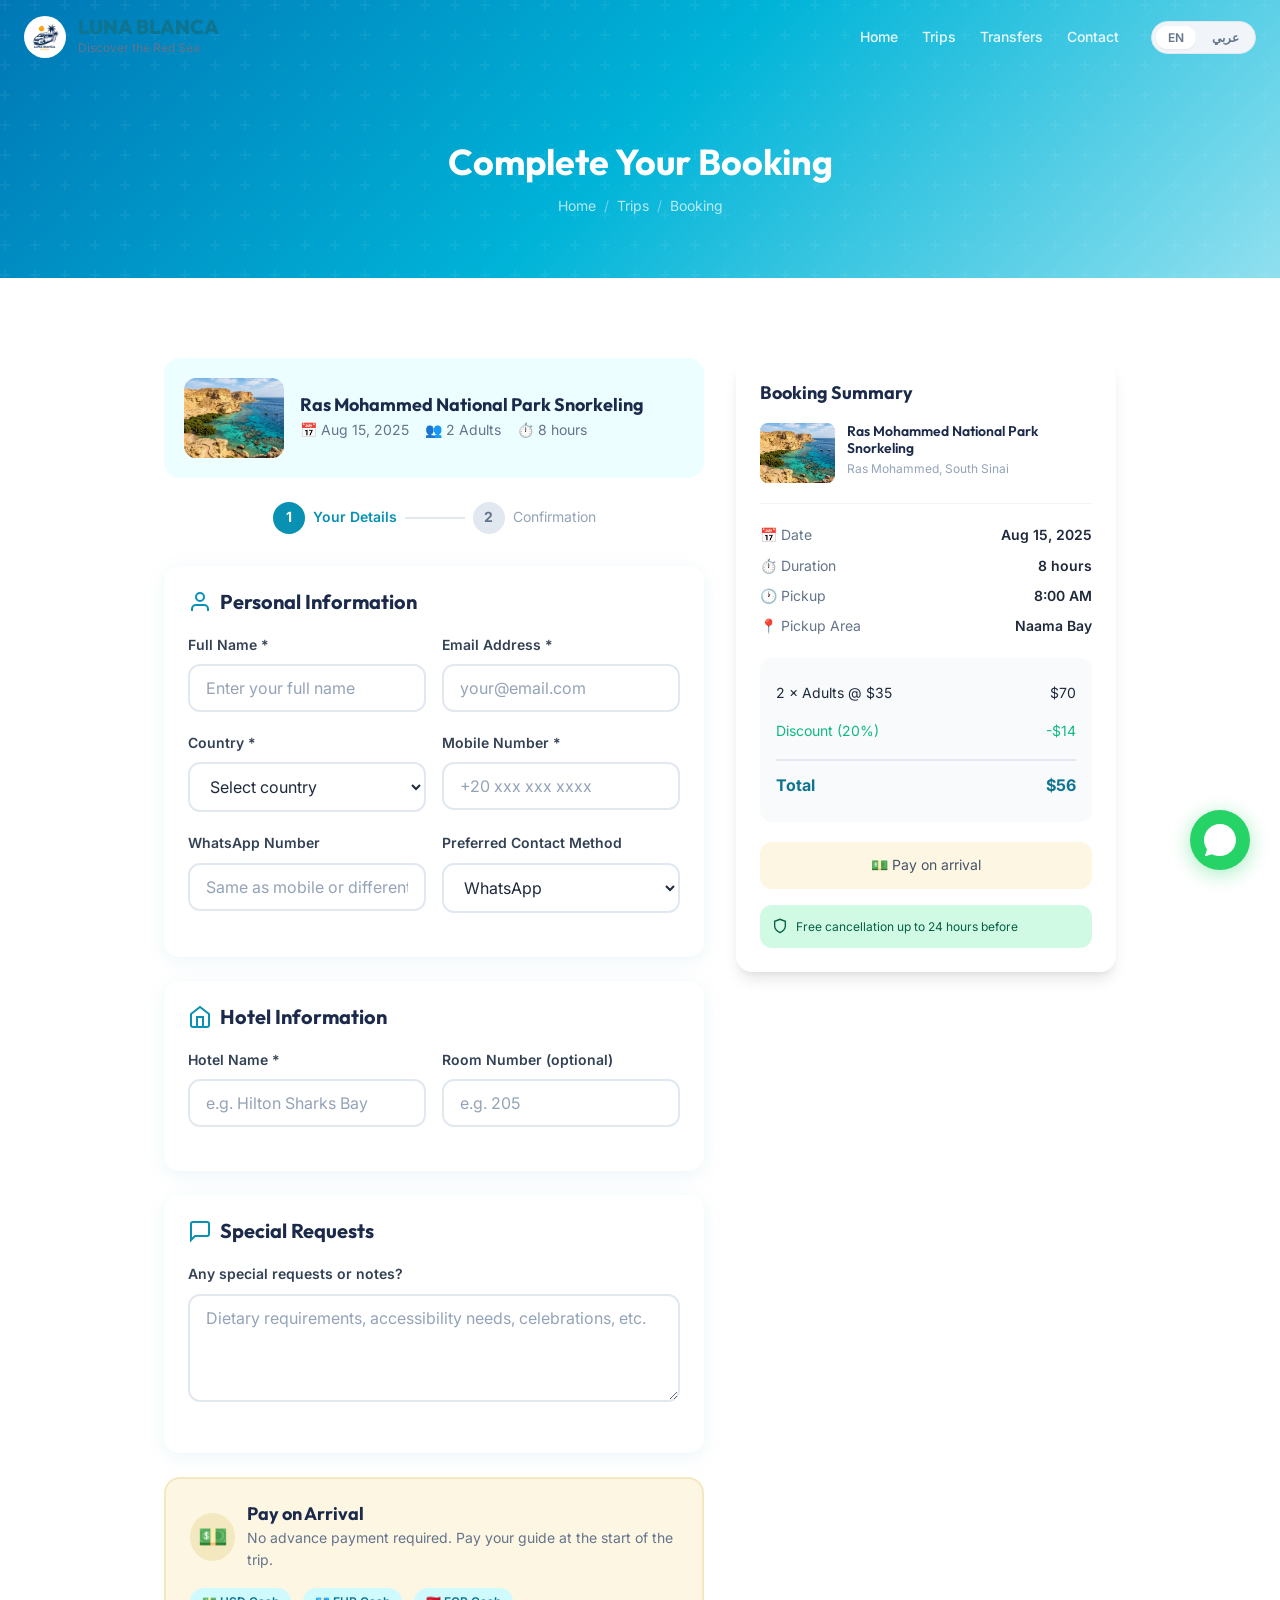
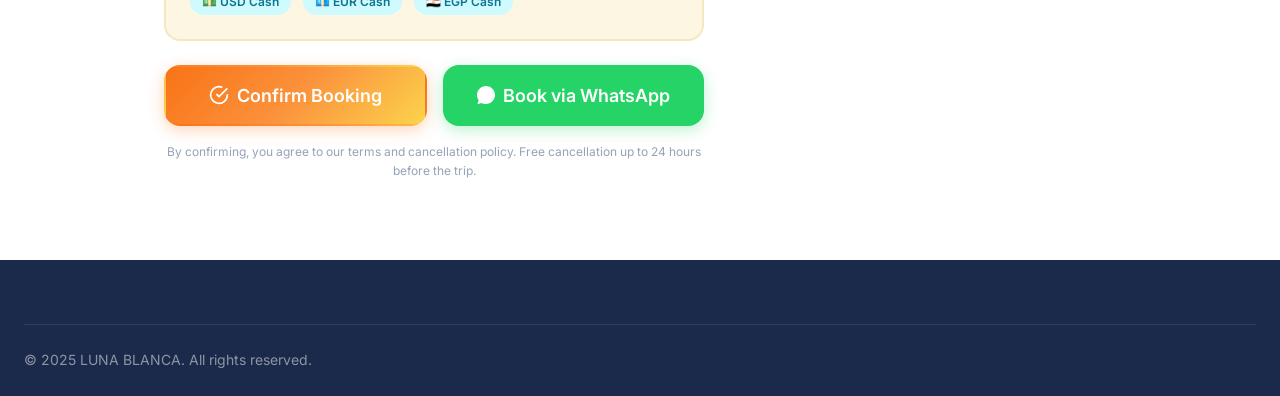
==== book.html @ 97646423 "Add files via upload" ====
<!DOCTYPE html>
<html lang="en" dir="ltr">
<head>
  <meta charset="UTF-8">
  <meta name="viewport" content="width=device-width, initial-scale=1.0">
  <meta name="description" content="Complete your booking for tours, excursions, and transfers in Sharm El Sheikh. No advance payment required.">
  <title>Complete Your Booking — LUNA BLANCA</title>
  <link rel="icon" type="image/svg+xml" href="data:image/svg+xml,%3Csvg xmlns='http://www.w3.org/2000/svg' viewBox='0 0 100 100'%3E%3Cdefs%3E%3ClinearGradient id='g' x1='0%25' y1='0%25' x2='100%25' y2='100%25'%3E%3Cstop offset='0%25' stop-color='%230891B2'/%3E%3Cstop offset='100%25' stop-color='%2322D3EE'/%3E%3C/linearGradient%3E%3C/defs%3E%3Ccircle cx='50' cy='50' r='45' fill='url(%23g)'/%3E%3Ctext x='50' y='65' text-anchor='middle' font-size='40' font-weight='bold' fill='white' font-family='Arial'%3ESE%3C/text%3E%3C/svg%3E">
  <link rel="stylesheet" href="assets/css/style.css">
  <link rel="stylesheet" href="assets/css/responsive.css">
  <link rel="stylesheet" href="assets/css/rtl.css">
</head>
<body>
  <div class="scroll-progress"></div>

  <!-- NAVIGATION -->
  <nav class="navbar scrolled" id="navbar">
    <div class="container">
      <a href="index.html" class="navbar-brand">
        <img src="image/LOGO.jpeg" class="logo" style="mix-blend-mode: multiply; border-radius: 50%; object-fit: cover; width: 42px; height: 42px;" alt="Luna Blanca">
        <div class="brand-text"><span class="brand-name" style="color:var(--primary-dark);">LUNA BLANCA</span><span class="brand-tagline" style="color:var(--gray-500);">Discover the Red Sea</span></div>
      </a>
      <div class="navbar-menu">
        <div class="navbar-links">
          <a href="index.html">Home</a><a href="trips.html">Trips</a><a href="transfers.html">Transfers</a><a href="index.html#contact">Contact</a>
        </div>
        <div class="navbar-actions">
          <div class="lang-switch" style="background:var(--gray-100);border-color:var(--gray-200);"><button class="active" data-lang="en" style="color:var(--gray-500);">EN</button><button data-lang="ar" style="color:var(--gray-500);">عربي</button></div>
        </div>
      </div>
      <button class="navbar-toggle" id="navbarToggle"><span></span><span></span><span></span></button>
    </div>
  </nav>

  <!-- PAGE HEADER -->
  <div class="page-header">
    <h1 data-lang-en="Complete Your Booking" data-lang-ar="أكمل حجزك">Complete Your Booking</h1>
    <div class="breadcrumb">
      <a href="index.html">Home</a><span class="separator">/</span>
      <a href="trips.html">Trips</a><span class="separator">/</span>
      <span data-lang-en="Booking" data-lang-ar="الحجز">Booking</span>
    </div>
  </div>

  <!-- BOOKING FORM -->
  <section class="section">
    <div class="container" style="max-width: 1000px;">
      <div style="display: grid; grid-template-columns: 1fr 380px; gap: var(--space-8);">
        <!-- Form -->
        <div>
          <!-- Trip Summary -->
          <div style="background: var(--primary-50); border-radius: var(--radius-xl); padding: var(--space-5); margin-bottom: var(--space-6); display: flex; gap: var(--space-4); align-items: center;">
            <img src="assets/images/trips/ras-mohammed.png" alt="Ras Mohammed" style="width: 100px; height: 80px; border-radius: var(--radius-lg); object-fit: cover;">
            <div>
              <h3 style="font-size: var(--text-lg); margin-bottom: var(--space-1);">Ras Mohammed National Park Snorkeling</h3>
              <div style="display: flex; gap: var(--space-4); font-size: var(--text-sm); color: var(--gray-500);">
                <span>📅 Aug 15, 2025</span>
                <span>👥 2 Adults</span>
                <span>⏱️ 8 hours</span>
              </div>
            </div>
          </div>

          <!-- Progress Steps -->
          <div style="display: flex; align-items: center; justify-content: center; gap: var(--space-2); margin-bottom: var(--space-8);">
            <div style="display: flex; align-items: center; gap: var(--space-2);">
              <div style="width: 32px; height: 32px; border-radius: 50%; background: var(--primary); color: white; display: flex; align-items: center; justify-content: center; font-size: var(--text-sm); font-weight: 700;">1</div>
              <span style="font-size: var(--text-sm); font-weight: 600; color: var(--primary);" data-lang-en="Your Details" data-lang-ar="بياناتك">Your Details</span>
            </div>
            <div style="width: 60px; height: 2px; background: var(--gray-200);"></div>
            <div style="display: flex; align-items: center; gap: var(--space-2);">
              <div style="width: 32px; height: 32px; border-radius: 50%; background: var(--gray-200); color: var(--gray-500); display: flex; align-items: center; justify-content: center; font-size: var(--text-sm); font-weight: 700;">2</div>
              <span style="font-size: var(--text-sm); color: var(--gray-400);" data-lang-en="Confirmation" data-lang-ar="التأكيد">Confirmation</span>
            </div>
          </div>

          <form id="bookingForm" action="booking-confirmation.html" method="GET">
            <!-- Personal Information -->
            <div style="background: var(--white); border-radius: var(--radius-xl); padding: var(--space-6); box-shadow: var(--shadow-card); margin-bottom: var(--space-6);">
              <h3 style="font-size: var(--text-xl); margin-bottom: var(--space-5); display: flex; align-items: center; gap: var(--space-2);">
                <svg width="24" height="24" fill="none" stroke="var(--primary)" stroke-width="2" viewBox="0 0 24 24"><path d="M20 21v-2a4 4 0 00-4-4H8a4 4 0 00-4 4v2"/><circle cx="12" cy="7" r="4"/></svg>
                <span data-lang-en="Personal Information" data-lang-ar="المعلومات الشخصية">Personal Information</span>
              </h3>

              <div class="form-row">
                <div class="form-group">
                  <label data-lang-en="Full Name *" data-lang-ar="الاسم الكامل *">Full Name *</label>
                  <input type="text" class="form-control" placeholder="Enter your full name" required id="fullName">
                </div>
                <div class="form-group">
                  <label data-lang-en="Email Address *" data-lang-ar="البريد الإلكتروني *">Email Address *</label>
                  <input type="email" class="form-control" placeholder="your@email.com" required id="email">
                </div>
              </div>

              <div class="form-row">
                <div class="form-group">
                  <label data-lang-en="Country *" data-lang-ar="الدولة *">Country *</label>
                  <select class="form-control" required id="country">
                    <option value="">Select country</option>
                    <option value="EG">Egypt</option>
                    <option value="GB">United Kingdom</option>
                    <option value="DE">Germany</option>
                    <option value="FR">France</option>
                    <option value="IT">Italy</option>
                    <option value="ES">Spain</option>
                    <option value="NL">Netherlands</option>
                    <option value="PL">Poland</option>
                    <option value="RU">Russia</option>
                    <option value="UA">Ukraine</option>
                    <option value="US">United States</option>
                    <option value="CA">Canada</option>
                    <option value="AU">Australia</option>
                    <option value="SA">Saudi Arabia</option>
                    <option value="AE">UAE</option>
                    <option value="KW">Kuwait</option>
                    <option value="QA">Qatar</option>
                    <option value="JO">Jordan</option>
                    <option value="LB">Lebanon</option>
                    <option value="OTHER">Other</option>
                  </select>
                </div>
                <div class="form-group">
                  <label data-lang-en="Mobile Number *" data-lang-ar="رقم الموبايل *">Mobile Number *</label>
                  <input type="tel" class="form-control" placeholder="+20 xxx xxx xxxx" required id="mobile">
                </div>
              </div>

              <div class="form-row">
                <div class="form-group">
                  <label data-lang-en="WhatsApp Number" data-lang-ar="رقم واتساب">WhatsApp Number</label>
                  <input type="tel" class="form-control" placeholder="Same as mobile or different" id="whatsapp">
                </div>
                <div class="form-group">
                  <label data-lang-en="Preferred Contact Method" data-lang-ar="طريقة التواصل المفضلة">Preferred Contact Method</label>
                  <select class="form-control" id="contactMethod">
                    <option value="whatsapp">WhatsApp</option>
                    <option value="phone">Phone Call</option>
                    <option value="email">Email</option>
                  </select>
                </div>
              </div>
            </div>

            <!-- Hotel Information -->
            <div style="background: var(--white); border-radius: var(--radius-xl); padding: var(--space-6); box-shadow: var(--shadow-card); margin-bottom: var(--space-6);">
              <h3 style="font-size: var(--text-xl); margin-bottom: var(--space-5); display: flex; align-items: center; gap: var(--space-2);">
                <svg width="24" height="24" fill="none" stroke="var(--primary)" stroke-width="2" viewBox="0 0 24 24"><path d="M3 9l9-7 9 7v11a2 2 0 01-2 2H5a2 2 0 01-2-2z"/><polyline points="9 22 9 12 15 12 15 22"/></svg>
                <span data-lang-en="Hotel Information" data-lang-ar="معلومات الفندق">Hotel Information</span>
              </h3>

              <div class="form-row">
                <div class="form-group">
                  <label data-lang-en="Hotel Name *" data-lang-ar="اسم الفندق *">Hotel Name *</label>
                  <input type="text" class="form-control" placeholder="e.g. Hilton Sharks Bay" required id="hotel">
                </div>
                <div class="form-group">
                  <label data-lang-en="Room Number (optional)" data-lang-ar="رقم الغرفة (اختياري)">Room Number (optional)</label>
                  <input type="text" class="form-control" placeholder="e.g. 205" id="room">
                </div>
              </div>
            </div>

            <!-- Special Requests -->
            <div style="background: var(--white); border-radius: var(--radius-xl); padding: var(--space-6); box-shadow: var(--shadow-card); margin-bottom: var(--space-6);">
              <h3 style="font-size: var(--text-xl); margin-bottom: var(--space-5); display: flex; align-items: center; gap: var(--space-2);">
                <svg width="24" height="24" fill="none" stroke="var(--primary)" stroke-width="2" viewBox="0 0 24 24"><path d="M21 15a2 2 0 01-2 2H7l-4 4V5a2 2 0 012-2h14a2 2 0 012 2z"/></svg>
                <span data-lang-en="Special Requests" data-lang-ar="طلبات خاصة">Special Requests</span>
              </h3>

              <div class="form-group">
                <label data-lang-en="Any special requests or notes?" data-lang-ar="هل لديك أي طلبات خاصة؟">Any special requests or notes?</label>
                <textarea class="form-control" rows="4" placeholder="Dietary requirements, accessibility needs, celebrations, etc." id="specialRequests"></textarea>
              </div>
            </div>

            <!-- Payment Info -->
            <div style="background: var(--sand-light); border-radius: var(--radius-xl); padding: var(--space-6); margin-bottom: var(--space-6); border: 2px solid var(--sand);">
              <div style="display: flex; align-items: center; gap: var(--space-3); margin-bottom: var(--space-4);">
                <div style="width: 48px; height: 48px; border-radius: 50%; background: var(--sand); display: flex; align-items: center; justify-content: center; font-size: 24px;">💵</div>
                <div>
                  <h3 style="font-size: var(--text-lg); margin-bottom: 2px;" data-lang-en="Pay on Arrival" data-lang-ar="الدفع عند الوصول">Pay on Arrival</h3>
                  <p style="font-size: var(--text-sm); color: var(--gray-500);" data-lang-en="No advance payment required. Pay your guide at the start of the trip." data-lang-ar="لا حاجة للدفع المسبق. ادفع للمرشد في بداية الرحلة.">No advance payment required. Pay your guide at the start of the trip.</p>
                </div>
              </div>
              <div style="display: flex; gap: var(--space-3); flex-wrap: wrap;">
                <span class="badge badge-primary">💵 USD Cash</span>
                <span class="badge badge-primary">💶 EUR Cash</span>
                <span class="badge badge-primary">🇪🇬 EGP Cash</span>
              </div>
            </div>

            <!-- Honeypot (spam protection) -->
            <input type="text" name="website" style="display: none;" tabindex="-1" autocomplete="off">

            <!-- Submit -->
            <div style="display: flex; gap: var(--space-4); align-items: center; flex-wrap: wrap;">
              <button type="submit" class="btn btn-accent btn-lg" style="flex: 1; min-width: 200px;">
                <svg width="20" height="20" fill="none" stroke="currentColor" stroke-width="2" viewBox="0 0 24 24"><path d="M22 11.08V12a10 10 0 11-5.93-9.14"/><polyline points="22 4 12 14.01 9 11.01"/></svg>
                <span data-lang-en="Confirm Booking" data-lang-ar="تأكيد الحجز">Confirm Booking</span>
              </button>
              <a href="https://wa.me/201234567890?text=Hi!%20I%20want%20to%20book%20Ras%20Mohammed%20Snorkeling%20for%202%20adults" class="btn btn-whatsapp btn-lg" target="_blank">
                <svg width="18" height="18" viewBox="0 0 24 24" fill="currentColor"><path d="M17.472 14.382c-.297-.149-1.758-.867-2.03-.967-.273-.099-.471-.148-.67.15-.197.297-.767.966-.94 1.164-.173.199-.347.223-.644.075-.297-.15-1.255-.463-2.39-1.475-.883-.788-1.48-1.761-1.653-2.059-.173-.297-.018-.458.13-.606.134-.133.298-.347.446-.52.149-.174.198-.298.298-.497.099-.198.05-.371-.025-.52-.075-.149-.669-1.612-.916-2.207-.242-.579-.487-.5-.669-.51-.173-.008-.371-.01-.57-.01-.198 0-.52.074-.792.372-.272.297-1.04 1.016-1.04 2.479 0 1.462 1.065 2.875 1.213 3.074.149.198 2.096 3.2 5.077 4.487.709.306 1.262.489 1.694.625.712.227 1.36.195 1.871.118.571-.085 1.758-.719 2.006-1.413.248-.694.248-1.289.173-1.413-.074-.124-.272-.198-.57-.347z"/><path d="M12 0C5.373 0 0 5.373 0 12c0 2.625.846 5.059 2.284 7.034L.789 23.492a.5.5 0 00.611.611l4.458-1.495A11.943 11.943 0 0012 24c6.627 0 12-5.373 12-12S18.627 0 12 0z"/></svg>
                <span data-lang-en="Book via WhatsApp" data-lang-ar="احجز عبر واتساب">Book via WhatsApp</span>
              </a>
            </div>

            <p style="font-size: var(--text-xs); color: var(--gray-400); margin-top: var(--space-4); text-align: center;" data-lang-en="By confirming, you agree to our terms and cancellation policy. Free cancellation up to 24 hours before the trip." data-lang-ar="بتأكيد الحجز، أنت توافق على شروطنا وسياسة الإلغاء. إلغاء مجاني حتى 24 ساعة قبل الرحلة.">By confirming, you agree to our terms and cancellation policy. Free cancellation up to 24 hours before the trip.</p>
          </form>
        </div>

        <!-- Booking Summary Sidebar -->
        <div>
          <div class="booking-sidebar" style="position: sticky; top: 100px;">
            <h3 style="font-size: var(--text-lg); margin-bottom: var(--space-5);" data-lang-en="Booking Summary" data-lang-ar="ملخص الحجز">Booking Summary</h3>

            <div style="display: flex; gap: var(--space-3); margin-bottom: var(--space-5); padding-bottom: var(--space-5); border-bottom: 1px solid var(--gray-100);">
              <img src="assets/images/trips/ras-mohammed.png" alt="" style="width: 80px; height: 60px; border-radius: var(--radius-md); object-fit: cover;">
              <div>
                <h4 style="font-size: var(--text-sm); font-weight: 600; margin-bottom: 2px;">Ras Mohammed National Park Snorkeling</h4>
                <p style="font-size: var(--text-xs); color: var(--gray-400);">Ras Mohammed, South Sinai</p>
              </div>
            </div>

            <div style="margin-bottom: var(--space-5);">
              <div style="display: flex; justify-content: space-between; margin-bottom: var(--space-2); font-size: var(--text-sm);">
                <span style="color: var(--gray-500);">📅 Date</span>
                <span style="font-weight: 600;">Aug 15, 2025</span>
              </div>
              <div style="display: flex; justify-content: space-between; margin-bottom: var(--space-2); font-size: var(--text-sm);">
                <span style="color: var(--gray-500);">⏱️ Duration</span>
                <span style="font-weight: 600;">8 hours</span>
              </div>
              <div style="display: flex; justify-content: space-between; margin-bottom: var(--space-2); font-size: var(--text-sm);">
                <span style="color: var(--gray-500);">🕐 Pickup</span>
                <span style="font-weight: 600;">8:00 AM</span>
              </div>
              <div style="display: flex; justify-content: space-between; margin-bottom: var(--space-2); font-size: var(--text-sm);">
                <span style="color: var(--gray-500);">📍 Pickup Area</span>
                <span style="font-weight: 600;">Naama Bay</span>
              </div>
            </div>

            <div class="booking-summary">
              <div class="booking-summary-row">
                <span>2 × Adults @ $35</span>
                <span>$70</span>
              </div>
              <div class="booking-summary-row" style="color: var(--success);">
                <span>Discount (20%)</span>
                <span>-$14</span>
              </div>
              <div class="booking-summary-row total">
                <span data-lang-en="Total" data-lang-ar="الإجمالي">Total</span>
                <span>$56</span>
              </div>
            </div>

            <div style="background: var(--sand-light); border-radius: var(--radius-lg); padding: var(--space-3); text-align: center; font-size: var(--text-sm); color: var(--gray-600);">
              💵 Pay on arrival
            </div>

            <div style="margin-top: var(--space-4); padding: var(--space-3); background: #D1FAE5; border-radius: var(--radius-lg); display: flex; align-items: center; gap: var(--space-2); font-size: var(--text-xs); color: #065F46;">
              <svg width="16" height="16" fill="none" stroke="currentColor" stroke-width="2" viewBox="0 0 24 24"><path d="M12 22s8-4 8-10V5l-8-3-8 3v7c0 6 8 10 8 10z"/></svg>
              <span data-lang-en="Free cancellation up to 24 hours before" data-lang-ar="إلغاء مجاني حتى 24 ساعة قبل الرحلة">Free cancellation up to 24 hours before</span>
            </div>
          </div>
        </div>
      </div>
    </div>
  </section>

  <!-- FOOTER -->
  <footer class="footer">
    <div class="container">
      <div class="footer-bottom"><p>&copy; 2025 LUNA BLANCA. All rights reserved.</p></div>
    </div>
  </footer>

  <a href="https://wa.me/201234567890" class="whatsapp-float" target="_blank"><svg viewBox="0 0 24 24"><path d="M17.472 14.382c-.297-.149-1.758-.867-2.03-.967-.273-.099-.471-.148-.67.15-.197.297-.767.966-.94 1.164-.173.199-.347.223-.644.075-.297-.15-1.255-.463-2.39-1.475-.883-.788-1.48-1.761-1.653-2.059-.173-.297-.018-.458.13-.606.134-.133.298-.347.446-.52.149-.174.198-.298.298-.497.099-.198.05-.371-.025-.52-.075-.149-.669-1.612-.916-2.207-.242-.579-.487-.5-.669-.51-.173-.008-.371-.01-.57-.01-.198 0-.52.074-.792.372-.272.297-1.04 1.016-1.04 2.479 0 1.462 1.065 2.875 1.213 3.074.149.198 2.096 3.2 5.077 4.487.709.306 1.262.489 1.694.625.712.227 1.36.195 1.871.118.571-.085 1.758-.719 2.006-1.413.248-.694.248-1.289.173-1.413-.074-.124-.272-.198-.57-.347z"/><path d="M12 0C5.373 0 0 5.373 0 12c0 2.625.846 5.059 2.284 7.034L.789 23.492a.5.5 0 00.611.611l4.458-1.495A11.943 11.943 0 0012 24c6.627 0 12-5.373 12-12S18.627 0 12 0z"/></svg></a>

  <script src="assets/js/main.js"></script>
  <script>
    // Form validation
    document.getElementById('bookingForm').addEventListener('submit', function(e) {
      e.preventDefault();
      const name = document.getElementById('fullName').value.trim();
      const email = document.getElementById('email').value.trim();
      const country = document.getElementById('country').value;
      const mobile = document.getElementById('mobile').value.trim();
      const hotel = document.getElementById('hotel').value.trim();

      if (!name || !email || !country || !mobile || !hotel) {
        showToast('Please fill in all required fields', 'error');
        return;
      }

      // Redirect to confirmation
      window.location.href = 'booking-confirmation.html';
    });
  </script>
</body>
</html>
---- assets/css/style.css ----
/* ============================================================
   SHARM EXCURSIONS — Design System
   Premium Tourism & Excursions Booking Website
   Color Palette: Turquoise, Aqua, Sand, White, Coral
   ============================================================ */

/* --- Google Fonts --- */
@import url('https://fonts.googleapis.com/css2?family=Cairo:wght@300;400;500;600;700;800&family=Inter:wght@300;400;500;600;700&family=Outfit:wght@300;400;500;600;700;800&display=swap');

/* --- CSS Custom Properties --- */
:root {
  /* Primary Colors */
  --primary: #0891B2;
  --primary-dark: #0E7490;
  --primary-darker: #155E75;
  --primary-light: #22D3EE;
  --primary-lighter: #67E8F9;
  --primary-50: #ECFEFF;
  --primary-100: #CFFAFE;

  /* Accent Colors */
  --accent: #F97316;
  --accent-dark: #EA580C;
  --accent-light: #FB923C;

  /* Coral */
  --coral: #FF6B6B;
  --coral-light: #FFA5A5;
  --coral-dark: #E05252;

  /* Sand */
  --sand: #F4E8C1;
  --sand-light: #FDF6E3;
  --sand-dark: #D4C5A0;

  /* Neutrals */
  --white: #FFFFFF;
  --gray-50: #F8FAFC;
  --gray-100: #F1F5F9;
  --gray-200: #E2E8F0;
  --gray-300: #CBD5E1;
  --gray-400: #94A3B8;
  --gray-500: #64748B;
  --gray-600: #475569;
  --gray-700: #334155;
  --gray-800: #1E293B;
  --gray-900: #0F172A;

  /* Semantic Colors */
  --success: #10B981;
  --warning: #F59E0B;
  --danger: #EF4444;
  --info: #3B82F6;

  /* Navy */
  --navy: #1B2A4A;
  --navy-light: #2D3F5E;

  /* Gradients */
  --gradient-primary: linear-gradient(135deg, #0891B2 0%, #22D3EE 100%);
  --gradient-ocean: linear-gradient(135deg, #0077B6 0%, #00B4D8 50%, #90E0EF 100%);
  --gradient-sunset: linear-gradient(135deg, #F97316 0%, #FB923C 50%, #FCD34D 100%);
  --gradient-hero: linear-gradient(180deg, rgba(0,0,0,0.4) 0%, rgba(0,0,0,0.1) 40%, rgba(0,0,0,0.3) 100%);
  --gradient-card: linear-gradient(180deg, rgba(0,0,0,0) 0%, rgba(0,0,0,0.6) 100%);
  --gradient-glass: linear-gradient(135deg, rgba(255,255,255,0.2) 0%, rgba(255,255,255,0.05) 100%);

  /* Typography */
  --font-heading: 'Outfit', sans-serif;
  --font-body: 'Inter', sans-serif;
  --font-arabic: 'Cairo', sans-serif;

  /* Font Sizes */
  --text-xs: 0.75rem;
  --text-sm: 0.875rem;
  --text-base: 1rem;
  --text-lg: 1.125rem;
  --text-xl: 1.25rem;
  --text-2xl: 1.5rem;
  --text-3xl: 1.875rem;
  --text-4xl: 2.25rem;
  --text-5xl: 3rem;
  --text-6xl: 3.75rem;

  /* Spacing */
  --space-1: 0.25rem;
  --space-2: 0.5rem;
  --space-3: 0.75rem;
  --space-4: 1rem;
  --space-5: 1.25rem;
  --space-6: 1.5rem;
  --space-8: 2rem;
  --space-10: 2.5rem;
  --space-12: 3rem;
  --space-16: 4rem;
  --space-20: 5rem;
  --space-24: 6rem;

  /* Border Radius */
  --radius-sm: 0.375rem;
  --radius-md: 0.5rem;
  --radius-lg: 0.75rem;
  --radius-xl: 1rem;
  --radius-2xl: 1.5rem;
  --radius-full: 9999px;

  /* Shadows */
  --shadow-sm: 0 1px 2px rgba(0,0,0,0.05);
  --shadow: 0 1px 3px rgba(0,0,0,0.1), 0 1px 2px rgba(0,0,0,0.06);
  --shadow-md: 0 4px 6px -1px rgba(0,0,0,0.1), 0 2px 4px -1px rgba(0,0,0,0.06);
  --shadow-lg: 0 10px 15px -3px rgba(0,0,0,0.1), 0 4px 6px -2px rgba(0,0,0,0.05);
  --shadow-xl: 0 20px 25px -5px rgba(0,0,0,0.1), 0 10px 10px -5px rgba(0,0,0,0.04);
  --shadow-2xl: 0 25px 50px -12px rgba(0,0,0,0.25);
  --shadow-card: 0 4px 20px rgba(8,145,178,0.08);
  --shadow-card-hover: 0 12px 40px rgba(8,145,178,0.15);

  /* Transitions */
  --transition-fast: 0.15s ease;
  --transition: 0.3s ease;
  --transition-slow: 0.5s ease;
  --transition-bounce: 0.4s cubic-bezier(0.175, 0.885, 0.32, 1.275);

  /* Z-Index */
  --z-dropdown: 100;
  --z-sticky: 200;
  --z-fixed: 300;
  --z-overlay: 400;
  --z-modal: 500;
  --z-toast: 600;

  /* Container */
  --container-max: 1280px;
  --container-narrow: 960px;
}

/* --- Reset / Base --- */
*,
*::before,
*::after {
  margin: 0;
  padding: 0;
  box-sizing: border-box;
}

html {
  scroll-behavior: smooth;
  -webkit-text-size-adjust: 100%;
  font-size: 16px;
}

body {
  font-family: var(--font-body);
  color: var(--gray-800);
  background-color: var(--white);
  line-height: 1.6;
  -webkit-font-smoothing: antialiased;
  -moz-osx-font-smoothing: grayscale;
  overflow-x: hidden;
}

body[dir="rtl"] {
  font-family: var(--font-arabic);
}

img {
  max-width: 100%;
  height: auto;
  display: block;
}

a {
  text-decoration: none;
  color: inherit;
  transition: color var(--transition);
}

ul, ol {
  list-style: none;
}

button {
  cursor: pointer;
  border: none;
  outline: none;
  background: none;
  font-family: inherit;
}

input, select, textarea {
  font-family: inherit;
  font-size: inherit;
  outline: none;
  border: none;
}

h1, h2, h3, h4, h5, h6 {
  font-family: var(--font-heading);
  font-weight: 700;
  line-height: 1.2;
  color: var(--navy);
}

body[dir="rtl"] h1,
body[dir="rtl"] h2,
body[dir="rtl"] h3,
body[dir="rtl"] h4,
body[dir="rtl"] h5,
body[dir="rtl"] h6 {
  font-family: var(--font-arabic);
}

/* --- Utility Classes --- */
.container {
  width: 100%;
  max-width: var(--container-max);
  margin: 0 auto;
  padding: 0 var(--space-6);
}

.container-narrow {
  max-width: var(--container-narrow);
}

.section {
  padding: var(--space-20) 0;
}

.section-sm {
  padding: var(--space-12) 0;
}

.section-bg {
  background-color: var(--gray-50);
}

.section-sand {
  background-color: var(--sand-light);
}

.section-header {
  text-align: center;
  margin-bottom: var(--space-12);
}

.section-header h2 {
  font-size: var(--text-4xl);
  margin-bottom: var(--space-4);
  background: var(--gradient-primary);
  -webkit-background-clip: text;
  -webkit-text-fill-color: transparent;
  background-clip: text;
}

.section-header p {
  font-size: var(--text-lg);
  color: var(--gray-500);
  max-width: 600px;
  margin: 0 auto;
}

.section-header .section-badge {
  display: inline-block;
  background: var(--primary-100);
  color: var(--primary-dark);
  padding: var(--space-1) var(--space-4);
  border-radius: var(--radius-full);
  font-size: var(--text-sm);
  font-weight: 600;
  margin-bottom: var(--space-3);
  text-transform: uppercase;
  letter-spacing: 0.5px;
}

.text-center { text-align: center; }
.text-left { text-align: left; }
.text-right { text-align: right; }
.text-primary { color: var(--primary); }
.text-accent { color: var(--accent); }
.text-white { color: var(--white); }
.text-muted { color: var(--gray-500); }

.flex { display: flex; }
.flex-wrap { flex-wrap: wrap; }
.flex-col { flex-direction: column; }
.items-center { align-items: center; }
.justify-center { justify-content: center; }
.justify-between { justify-content: space-between; }
.gap-1 { gap: var(--space-1); }
.gap-2 { gap: var(--space-2); }
.gap-3 { gap: var(--space-3); }
.gap-4 { gap: var(--space-4); }
.gap-6 { gap: var(--space-6); }
.gap-8 { gap: var(--space-8); }

/* --- Grid System --- */
.grid {
  display: grid;
  gap: var(--space-6);
}

.grid-2 { grid-template-columns: repeat(2, 1fr); }
.grid-3 { grid-template-columns: repeat(3, 1fr); }
.grid-4 { grid-template-columns: repeat(4, 1fr); }
.grid-5 { grid-template-columns: repeat(5, 1fr); }
.grid-6 { grid-template-columns: repeat(6, 1fr); }

/* ==========================================================
   NAVIGATION
   ========================================================== */
.navbar {
  position: fixed;
  top: 0;
  left: 0;
  right: 0;
  z-index: var(--z-fixed);
  padding: var(--space-4) 0;
  transition: all var(--transition);
}

.navbar.transparent {
  background: transparent;
}

.navbar.scrolled {
  background: rgba(255, 255, 255, 0.95);
  backdrop-filter: blur(20px);
  -webkit-backdrop-filter: blur(20px);
  box-shadow: var(--shadow-md);
  padding: var(--space-2) 0;
}

.navbar .container {
  display: flex;
  align-items: center;
  justify-content: space-between;
}

.navbar-brand {
  display: flex;
  align-items: center;
  gap: var(--space-3);
  z-index: 10;
}

.navbar-brand .logo {
  height: 42px;
  width: auto;
}

.navbar-brand .brand-text {
  display: flex;
  flex-direction: column;
}

.navbar-brand .brand-name {
  font-family: var(--font-heading);
  font-size: var(--text-xl);
  font-weight: 800;
  color: var(--white);
  line-height: 1.1;
  transition: color var(--transition);
}

.navbar.scrolled .brand-name {
  color: var(--primary-dark);
}

.navbar-brand .brand-tagline {
  font-size: var(--text-xs);
  color: rgba(255,255,255,0.8);
  font-weight: 400;
  transition: color var(--transition);
}

.navbar.scrolled .brand-tagline {
  color: var(--gray-500);
}

.navbar-menu {
  display: flex;
  align-items: center;
  gap: var(--space-8);
}

.navbar-links {
  display: flex;
  align-items: center;
  gap: var(--space-6);
}

.navbar-links a {
  font-size: var(--text-sm);
  font-weight: 500;
  color: rgba(255,255,255,0.9);
  transition: color var(--transition);
  position: relative;
  padding: var(--space-1) 0;
}

.navbar.scrolled .navbar-links a {
  color: var(--gray-700);
}

.navbar-links a:hover,
.navbar-links a.active {
  color: var(--primary-light);
}

.navbar.scrolled .navbar-links a:hover,
.navbar.scrolled .navbar-links a.active {
  color: var(--primary);
}

.navbar-links a::after {
  content: '';
  position: absolute;
  bottom: -2px;
  left: 0;
  width: 0;
  height: 2px;
  background: var(--primary-light);
  transition: width var(--transition);
  border-radius: var(--radius-full);
}

.navbar-links a:hover::after,
.navbar-links a.active::after {
  width: 100%;
}

.navbar-actions {
  display: flex;
  align-items: center;
  gap: var(--space-3);
}

.lang-switch {
  display: flex;
  align-items: center;
  gap: var(--space-1);
  background: rgba(255,255,255,0.15);
  backdrop-filter: blur(10px);
  border-radius: var(--radius-full);
  padding: var(--space-1);
  border: 1px solid rgba(255,255,255,0.2);
  transition: all var(--transition);
}

.navbar.scrolled .lang-switch {
  background: var(--gray-100);
  border-color: var(--gray-200);
}

.lang-switch button {
  padding: var(--space-1) var(--space-3);
  border-radius: var(--radius-full);
  font-size: var(--text-xs);
  font-weight: 600;
  color: rgba(255,255,255,0.7);
  transition: all var(--transition);
}

.navbar.scrolled .lang-switch button {
  color: var(--gray-500);
}

.lang-switch button.active {
  background: var(--white);
  color: var(--primary-dark);
  box-shadow: var(--shadow-sm);
}

.navbar.scrolled .lang-switch button.active {
  background: var(--primary);
  color: var(--white);
}

.navbar-cta {
  display: inline-flex;
  align-items: center;
  gap: var(--space-2);
  background: var(--accent);
  color: var(--white);
  padding: var(--space-2) var(--space-5);
  border-radius: var(--radius-full);
  font-size: var(--text-sm);
  font-weight: 600;
  transition: all var(--transition);
  box-shadow: 0 4px 15px rgba(249,115,22,0.3);
}

.navbar-cta:hover {
  background: var(--accent-dark);
  transform: translateY(-1px);
  box-shadow: 0 6px 20px rgba(249,115,22,0.4);
}

/* Hamburger */
.navbar-toggle {
  display: none;
  flex-direction: column;
  gap: 5px;
  padding: var(--space-2);
  z-index: 10;
}

.navbar-toggle span {
  display: block;
  width: 24px;
  height: 2px;
  background: var(--white);
  border-radius: 2px;
  transition: all var(--transition);
}

.navbar.scrolled .navbar-toggle span {
  background: var(--gray-800);
}

.navbar-toggle.active span:nth-child(1) {
  transform: rotate(45deg) translate(5px, 5px);
}

.navbar-toggle.active span:nth-child(2) {
  opacity: 0;
}

.navbar-toggle.active span:nth-child(3) {
  transform: rotate(-45deg) translate(5px, -5px);
}

/* WhatsApp Float */
.whatsapp-float {
  position: fixed;
  bottom: 30px;
  right: 30px;
  z-index: var(--z-fixed);
  width: 60px;
  height: 60px;
  border-radius: 50%;
  background: #25D366;
  display: flex;
  align-items: center;
  justify-content: center;
  box-shadow: 0 4px 20px rgba(37,211,102,0.4);
  transition: all var(--transition);
  animation: pulse-green 2s infinite;
}

.whatsapp-float:hover {
  transform: scale(1.1);
  box-shadow: 0 6px 30px rgba(37,211,102,0.5);
}

.whatsapp-float svg {
  width: 32px;
  height: 32px;
  fill: var(--white);
}

@keyframes pulse-green {
  0% { box-shadow: 0 0 0 0 rgba(37,211,102,0.4); }
  70% { box-shadow: 0 0 0 15px rgba(37,211,102,0); }
  100% { box-shadow: 0 0 0 0 rgba(37,211,102,0); }
}

/* ==========================================================
   BUTTONS
   ========================================================== */
.btn {
  display: inline-flex;
  align-items: center;
  justify-content: center;
  gap: var(--space-2);
  padding: var(--space-3) var(--space-6);
  border-radius: var(--radius-lg);
  font-size: var(--text-base);
  font-weight: 600;
  font-family: var(--font-body);
  transition: all var(--transition);
  cursor: pointer;
  border: 2px solid transparent;
  line-height: 1.4;
  white-space: nowrap;
}

.btn-lg {
  padding: var(--space-4) var(--space-8);
  font-size: var(--text-lg);
  border-radius: var(--radius-xl);
}

.btn-sm {
  padding: var(--space-2) var(--space-4);
  font-size: var(--text-sm);
}

.btn-primary {
  background: var(--gradient-primary);
  color: var(--white);
  box-shadow: 0 4px 15px rgba(8,145,178,0.3);
}

.btn-primary:hover {
  transform: translateY(-2px);
  box-shadow: 0 8px 25px rgba(8,145,178,0.4);
}

.btn-accent {
  background: var(--gradient-sunset);
  color: var(--white);
  box-shadow: 0 4px 15px rgba(249,115,22,0.3);
}

.btn-accent:hover {
  transform: translateY(-2px);
  box-shadow: 0 8px 25px rgba(249,115,22,0.4);
}

.btn-outline {
  background: transparent;
  color: var(--white);
  border-color: var(--white);
}

.btn-outline:hover {
  background: var(--white);
  color: var(--primary-dark);
  transform: translateY(-2px);
}

.btn-outline-primary {
  background: transparent;
  color: var(--primary);
  border-color: var(--primary);
}

.btn-outline-primary:hover {
  background: var(--primary);
  color: var(--white);
  transform: translateY(-2px);
}

.btn-white {
  background: var(--white);
  color: var(--primary-dark);
  box-shadow: var(--shadow-md);
}

.btn-white:hover {
  transform: translateY(-2px);
  box-shadow: var(--shadow-xl);
}

.btn-whatsapp {
  background: #25D366;
  color: var(--white);
  box-shadow: 0 4px 15px rgba(37,211,102,0.3);
}

.btn-whatsapp:hover {
  background: #20BD5A;
  transform: translateY(-2px);
  box-shadow: 0 8px 25px rgba(37,211,102,0.4);
}

.btn-icon {
  width: 44px;
  height: 44px;
  padding: 0;
  border-radius: var(--radius-full);
}

.btn-block {
  width: 100%;
}

/* ==========================================================
   HERO SECTION
   ========================================================== */
.hero {
  position: relative;
  min-height: 100vh;
  display: flex;
  align-items: center;
  overflow: hidden;
}

.hero-slider {
  position: absolute;
  inset: 0;
  z-index: 0;
}

.hero-slide {
  position: absolute;
  inset: 0;
  opacity: 0;
  transition: opacity 1s ease;
}

.hero-slide.active {
  opacity: 1;
}

.hero-slide img {
  width: 100%;
  height: 100%;
  object-fit: cover;
}

.hero-overlay {
  position: absolute;
  inset: 0;
  background: var(--gradient-hero);
  z-index: 1;
}

.hero-content {
  position: relative;
  z-index: 2;
  max-width: 800px;
  padding-top: 100px;
}

.hero-badge {
  display: inline-flex;
  align-items: center;
  gap: var(--space-2);
  background: rgba(255,255,255,0.15);
  backdrop-filter: blur(10px);
  border: 1px solid rgba(255,255,255,0.2);
  border-radius: var(--radius-full);
  padding: var(--space-2) var(--space-4);
  color: var(--white);
  font-size: var(--text-sm);
  font-weight: 500;
  margin-bottom: var(--space-6);
  animation: fadeInUp 0.8s ease;
}

.hero-badge .dot {
  width: 8px;
  height: 8px;
  border-radius: 50%;
  background: var(--success);
  animation: blink 2s infinite;
}

@keyframes blink {
  0%, 100% { opacity: 1; }
  50% { opacity: 0.3; }
}

.hero h1 {
  font-size: var(--text-6xl);
  color: var(--white);
  font-weight: 800;
  margin-bottom: var(--space-6);
  line-height: 1.1;
  animation: fadeInUp 0.8s ease 0.1s both;
}

.hero h1 span {
  background: var(--gradient-sunset);
  -webkit-background-clip: text;
  -webkit-text-fill-color: transparent;
  background-clip: text;
}

.hero p {
  font-size: var(--text-xl);
  color: rgba(255,255,255,0.9);
  margin-bottom: var(--space-8);
  line-height: 1.6;
  max-width: 600px;
  animation: fadeInUp 0.8s ease 0.2s both;
}

.hero-buttons {
  display: flex;
  gap: var(--space-4);
  margin-bottom: var(--space-12);
  animation: fadeInUp 0.8s ease 0.3s both;
}

.hero-stats {
  display: flex;
  gap: var(--space-10);
  animation: fadeInUp 0.8s ease 0.4s both;
}

.hero-stat {
  text-align: center;
}

.hero-stat .stat-number {
  font-family: var(--font-heading);
  font-size: var(--text-3xl);
  font-weight: 800;
  color: var(--white);
}

.hero-stat .stat-label {
  font-size: var(--text-sm);
  color: rgba(255,255,255,0.7);
}

/* Hero Slider Dots */
.hero-dots {
  position: absolute;
  bottom: 40px;
  left: 50%;
  transform: translateX(-50%);
  z-index: 3;
  display: flex;
  gap: var(--space-3);
}

.hero-dot {
  width: 12px;
  height: 12px;
  border-radius: 50%;
  background: rgba(255,255,255,0.4);
  cursor: pointer;
  transition: all var(--transition);
}

.hero-dot.active {
  background: var(--white);
  transform: scale(1.2);
}

/* ==========================================================
   SEARCH FORM (Hero)
   ========================================================== */
.hero-search {
  position: relative;
  z-index: 3;
  margin-top: -60px;
  margin-bottom: var(--space-16);
}

.search-box {
  background: var(--white);
  border-radius: var(--radius-2xl);
  padding: var(--space-6) var(--space-8);
  box-shadow: var(--shadow-2xl);
  display: flex;
  align-items: flex-end;
  gap: var(--space-6);
}

.search-field {
  flex: 1;
}

.search-field label {
  display: block;
  font-size: var(--text-xs);
  font-weight: 600;
  color: var(--gray-500);
  text-transform: uppercase;
  letter-spacing: 0.5px;
  margin-bottom: var(--space-2);
}

.search-field select,
.search-field input {
  width: 100%;
  padding: var(--space-3) var(--space-4);
  border: 2px solid var(--gray-200);
  border-radius: var(--radius-lg);
  font-size: var(--text-base);
  color: var(--gray-800);
  background: var(--gray-50);
  transition: all var(--transition);
  appearance: none;
}

.search-field select:focus,
.search-field input:focus {
  border-color: var(--primary);
  background: var(--white);
  box-shadow: 0 0 0 3px rgba(8,145,178,0.1);
}

.search-btn {
  padding: var(--space-3) var(--space-8);
  min-height: 50px;
}

/* ==========================================================
   TRIP CARDS
   ========================================================== */
.trip-card {
  background: var(--white);
  border-radius: var(--radius-xl);
  overflow: hidden;
  box-shadow: var(--shadow-card);
  transition: all var(--transition);
  position: relative;
}

.trip-card:hover {
  transform: translateY(-8px);
  box-shadow: var(--shadow-card-hover);
}

.trip-card-image {
  position: relative;
  height: 220px;
  overflow: hidden;
}

.trip-card-image img {
  width: 100%;
  height: 100%;
  object-fit: cover;
  transition: transform var(--transition-slow);
}

.trip-card:hover .trip-card-image img {
  transform: scale(1.08);
}

.trip-card-badge {
  position: absolute;
  top: var(--space-3);
  left: var(--space-3);
  background: var(--coral);
  color: var(--white);
  padding: var(--space-1) var(--space-3);
  border-radius: var(--radius-full);
  font-size: var(--text-xs);
  font-weight: 700;
  z-index: 2;
}

.trip-card-wishlist {
  position: absolute;
  top: var(--space-3);
  right: var(--space-3);
  width: 36px;
  height: 36px;
  border-radius: 50%;
  background: rgba(255,255,255,0.9);
  backdrop-filter: blur(5px);
  display: flex;
  align-items: center;
  justify-content: center;
  cursor: pointer;
  transition: all var(--transition);
  z-index: 2;
}

.trip-card-wishlist:hover {
  background: var(--coral);
  color: var(--white);
}

.trip-card-wishlist svg {
  width: 18px;
  height: 18px;
}

.trip-card-body {
  padding: var(--space-5);
}

.trip-card-location {
  display: flex;
  align-items: center;
  gap: var(--space-1);
  font-size: var(--text-xs);
  color: var(--primary);
  font-weight: 500;
  margin-bottom: var(--space-2);
}

.trip-card-location svg {
  width: 14px;
  height: 14px;
}

.trip-card h3 {
  font-size: var(--text-lg);
  font-weight: 700;
  margin-bottom: var(--space-2);
  line-height: 1.3;
  display: -webkit-box;
  -webkit-line-clamp: 2;
  -webkit-box-orient: vertical;
  overflow: hidden;
}

.trip-card-desc {
  font-size: var(--text-sm);
  color: var(--gray-500);
  margin-bottom: var(--space-4);
  display: -webkit-box;
  -webkit-line-clamp: 2;
  -webkit-box-orient: vertical;
  overflow: hidden;
  line-height: 1.5;
}

.trip-card-meta {
  display: flex;
  align-items: center;
  gap: var(--space-4);
  margin-bottom: var(--space-4);
  padding-bottom: var(--space-4);
  border-bottom: 1px solid var(--gray-100);
}

.trip-card-meta-item {
  display: flex;
  align-items: center;
  gap: var(--space-1);
  font-size: var(--text-xs);
  color: var(--gray-500);
}

.trip-card-meta-item svg {
  width: 14px;
  height: 14px;
  color: var(--primary);
}

.trip-card-footer {
  display: flex;
  align-items: center;
  justify-content: space-between;
}

.trip-card-price {
  display: flex;
  flex-direction: column;
}

.trip-card-price .price-label {
  font-size: var(--text-xs);
  color: var(--gray-400);
}

.trip-card-price .price-value {
  font-family: var(--font-heading);
  font-size: var(--text-xl);
  font-weight: 800;
  color: var(--primary-dark);
}

.trip-card-price .price-old {
  font-size: var(--text-sm);
  color: var(--gray-400);
  text-decoration: line-through;
  margin-left: var(--space-2);
}

.trip-card-rating {
  display: flex;
  align-items: center;
  gap: var(--space-1);
}

.trip-card-rating .stars {
  display: flex;
  gap: 2px;
}

.trip-card-rating .stars svg {
  width: 14px;
  height: 14px;
  fill: #FBBF24;
}

.trip-card-rating .rating-text {
  font-size: var(--text-xs);
  color: var(--gray-500);
  font-weight: 500;
}

.trip-card-actions {
  display: flex;
  gap: var(--space-2);
  margin-top: var(--space-4);
}

.trip-card-actions .btn {
  flex: 1;
  font-size: var(--text-sm);
  padding: var(--space-2) var(--space-3);
}

/* ==========================================================
   CATEGORY CARDS
   ========================================================== */
.category-card {
  position: relative;
  border-radius: var(--radius-xl);
  overflow: hidden;
  height: 280px;
  cursor: pointer;
  transition: all var(--transition);
}

.category-card:hover {
  transform: translateY(-5px);
  box-shadow: var(--shadow-xl);
}

.category-card img {
  width: 100%;
  height: 100%;
  object-fit: cover;
  transition: transform var(--transition-slow);
}

.category-card:hover img {
  transform: scale(1.1);
}

.category-card-overlay {
  position: absolute;
  inset: 0;
  background: var(--gradient-card);
  display: flex;
  flex-direction: column;
  justify-content: flex-end;
  padding: var(--space-6);
  transition: all var(--transition);
}

.category-card:hover .category-card-overlay {
  background: linear-gradient(180deg, rgba(8,145,178,0.1) 0%, rgba(8,145,178,0.8) 100%);
}

.category-card h3 {
  color: var(--white);
  font-size: var(--text-xl);
  font-weight: 700;
  margin-bottom: var(--space-1);
}

.category-card p {
  color: rgba(255,255,255,0.8);
  font-size: var(--text-sm);
  display: -webkit-box;
  -webkit-line-clamp: 2;
  -webkit-box-orient: vertical;
  overflow: hidden;
}

.category-card .category-count {
  display: inline-flex;
  align-items: center;
  gap: var(--space-1);
  background: rgba(255,255,255,0.2);
  backdrop-filter: blur(5px);
  border-radius: var(--radius-full);
  padding: var(--space-1) var(--space-3);
  font-size: var(--text-xs);
  color: var(--white);
  font-weight: 600;
  margin-top: var(--space-2);
}

/* ==========================================================
   FEATURES / WHY CHOOSE US
   ========================================================== */
.feature-card {
  text-align: center;
  padding: var(--space-8);
  border-radius: var(--radius-xl);
  background: var(--white);
  box-shadow: var(--shadow-card);
  transition: all var(--transition);
  position: relative;
  overflow: hidden;
}

.feature-card::before {
  content: '';
  position: absolute;
  top: 0;
  left: 0;
  right: 0;
  height: 4px;
  background: var(--gradient-primary);
  transform: scaleX(0);
  transition: transform var(--transition);
}

.feature-card:hover::before {
  transform: scaleX(1);
}

.feature-card:hover {
  transform: translateY(-5px);
  box-shadow: var(--shadow-card-hover);
}

.feature-icon {
  width: 72px;
  height: 72px;
  border-radius: var(--radius-xl);
  background: var(--primary-100);
  display: flex;
  align-items: center;
  justify-content: center;
  margin: 0 auto var(--space-5);
  transition: all var(--transition);
}

.feature-card:hover .feature-icon {
  background: var(--gradient-primary);
  transform: scale(1.1);
}

.feature-icon svg {
  width: 32px;
  height: 32px;
  color: var(--primary);
  transition: color var(--transition);
}

.feature-card:hover .feature-icon svg {
  color: var(--white);
}

.feature-card h3 {
  font-size: var(--text-lg);
  margin-bottom: var(--space-3);
}

.feature-card p {
  font-size: var(--text-sm);
  color: var(--gray-500);
  line-height: 1.6;
}

/* ==========================================================
   REVIEWS
   ========================================================== */
.review-card {
  background: var(--white);
  border-radius: var(--radius-xl);
  padding: var(--space-8);
  box-shadow: var(--shadow-card);
  position: relative;
  transition: all var(--transition);
}

.review-card:hover {
  box-shadow: var(--shadow-card-hover);
}

.review-card::before {
  content: '"';
  font-family: serif;
  font-size: 80px;
  color: var(--primary-100);
  position: absolute;
  top: 10px;
  left: 20px;
  line-height: 1;
}

.review-stars {
  display: flex;
  gap: 3px;
  margin-bottom: var(--space-4);
}

.review-stars svg {
  width: 18px;
  height: 18px;
  fill: #FBBF24;
}

.review-text {
  font-size: var(--text-base);
  color: var(--gray-600);
  line-height: 1.7;
  margin-bottom: var(--space-6);
  font-style: italic;
}

.review-author {
  display: flex;
  align-items: center;
  gap: var(--space-3);
}

.review-avatar {
  width: 48px;
  height: 48px;
  border-radius: 50%;
  background: var(--gradient-primary);
  display: flex;
  align-items: center;
  justify-content: center;
  color: var(--white);
  font-weight: 700;
  font-size: var(--text-lg);
}

.review-author-info h4 {
  font-size: var(--text-base);
  font-weight: 600;
  margin-bottom: 2px;
}

.review-author-info p {
  font-size: var(--text-sm);
  color: var(--gray-400);
}

/* Reviews Carousel */
.reviews-carousel {
  display: flex;
  gap: var(--space-6);
  overflow: hidden;
  position: relative;
}

.reviews-track {
  display: flex;
  gap: var(--space-6);
  transition: transform var(--transition-slow);
}

.reviews-track .review-card {
  min-width: calc(33.333% - var(--space-4));
  flex-shrink: 0;
}

/* ==========================================================
   SPECIAL OFFERS
   ========================================================== */
.offer-banner {
  position: relative;
  border-radius: var(--radius-2xl);
  overflow: hidden;
  min-height: 350px;
  display: flex;
  align-items: center;
  background: var(--gradient-ocean);
}

.offer-banner-bg {
  position: absolute;
  inset: 0;
}

.offer-banner-bg img {
  width: 100%;
  height: 100%;
  object-fit: cover;
  opacity: 0.3;
}

.offer-content {
  position: relative;
  z-index: 2;
  padding: var(--space-12);
  max-width: 600px;
}

.offer-discount-badge {
  display: inline-flex;
  align-items: center;
  gap: var(--space-2);
  background: var(--coral);
  color: var(--white);
  padding: var(--space-2) var(--space-5);
  border-radius: var(--radius-full);
  font-size: var(--text-lg);
  font-weight: 800;
  margin-bottom: var(--space-4);
  animation: bounce-gentle 2s infinite;
}

@keyframes bounce-gentle {
  0%, 100% { transform: translateY(0); }
  50% { transform: translateY(-5px); }
}

.offer-content h2 {
  color: var(--white);
  font-size: var(--text-4xl);
  margin-bottom: var(--space-4);
}

.offer-content p {
  color: rgba(255,255,255,0.9);
  font-size: var(--text-lg);
  margin-bottom: var(--space-6);
}

/* ==========================================================
   GALLERY
   ========================================================== */
.gallery-grid {
  display: grid;
  grid-template-columns: repeat(4, 1fr);
  grid-auto-rows: 200px;
  gap: var(--space-3);
}

.gallery-item {
  border-radius: var(--radius-lg);
  overflow: hidden;
  position: relative;
  cursor: pointer;
}

.gallery-item:nth-child(1) {
  grid-column: span 2;
  grid-row: span 2;
}

.gallery-item img {
  width: 100%;
  height: 100%;
  object-fit: cover;
  transition: transform var(--transition-slow);
}

.gallery-item:hover img {
  transform: scale(1.08);
}

.gallery-item-overlay {
  position: absolute;
  inset: 0;
  background: rgba(8,145,178,0.6);
  display: flex;
  align-items: center;
  justify-content: center;
  opacity: 0;
  transition: opacity var(--transition);
}

.gallery-item:hover .gallery-item-overlay {
  opacity: 1;
}

.gallery-item-overlay svg {
  width: 40px;
  height: 40px;
  color: var(--white);
}

/* Gallery Lightbox */
.lightbox {
  position: fixed;
  inset: 0;
  z-index: var(--z-modal);
  background: rgba(0,0,0,0.9);
  display: none;
  align-items: center;
  justify-content: center;
  padding: var(--space-8);
}

.lightbox.active {
  display: flex;
}

.lightbox img {
  max-width: 90%;
  max-height: 90vh;
  border-radius: var(--radius-lg);
  object-fit: contain;
}

.lightbox-close {
  position: absolute;
  top: 20px;
  right: 20px;
  width: 48px;
  height: 48px;
  border-radius: 50%;
  background: rgba(255,255,255,0.1);
  display: flex;
  align-items: center;
  justify-content: center;
  color: var(--white);
  font-size: var(--text-2xl);
  cursor: pointer;
  transition: all var(--transition);
}

.lightbox-close:hover {
  background: rgba(255,255,255,0.2);
}

.lightbox-nav {
  position: absolute;
  top: 50%;
  transform: translateY(-50%);
  width: 48px;
  height: 48px;
  border-radius: 50%;
  background: rgba(255,255,255,0.1);
  display: flex;
  align-items: center;
  justify-content: center;
  color: var(--white);
  font-size: var(--text-xl);
  cursor: pointer;
  transition: all var(--transition);
}

.lightbox-nav:hover {
  background: rgba(255,255,255,0.2);
}

.lightbox-prev { left: 20px; }
.lightbox-next { right: 20px; }

/* ==========================================================
   FAQ ACCORDION
   ========================================================== */
.faq-item {
  background: var(--white);
  border-radius: var(--radius-xl);
  margin-bottom: var(--space-3);
  box-shadow: var(--shadow-sm);
  overflow: hidden;
  transition: all var(--transition);
}

.faq-item:hover {
  box-shadow: var(--shadow-card);
}

.faq-question {
  display: flex;
  align-items: center;
  justify-content: space-between;
  padding: var(--space-5) var(--space-6);
  cursor: pointer;
  gap: var(--space-4);
}

.faq-question h3 {
  font-size: var(--text-base);
  font-weight: 600;
  flex: 1;
}

.faq-icon {
  width: 32px;
  height: 32px;
  border-radius: 50%;
  background: var(--primary-100);
  display: flex;
  align-items: center;
  justify-content: center;
  transition: all var(--transition);
  flex-shrink: 0;
}

.faq-item.active .faq-icon {
  background: var(--primary);
  transform: rotate(180deg);
}

.faq-icon svg {
  width: 16px;
  height: 16px;
  color: var(--primary);
  transition: color var(--transition);
}

.faq-item.active .faq-icon svg {
  color: var(--white);
}

.faq-answer {
  max-height: 0;
  overflow: hidden;
  transition: max-height var(--transition-slow);
}

.faq-item.active .faq-answer {
  max-height: 500px;
}

.faq-answer-content {
  padding: 0 var(--space-6) var(--space-5);
  font-size: var(--text-base);
  color: var(--gray-600);
  line-height: 1.7;
}

/* ==========================================================
   CONTACT CTA
   ========================================================== */
.contact-cta {
  background: var(--gradient-ocean);
  border-radius: var(--radius-2xl);
  padding: var(--space-16);
  text-align: center;
  position: relative;
  overflow: hidden;
}

.contact-cta::before {
  content: '';
  position: absolute;
  top: -50%;
  left: -50%;
  width: 200%;
  height: 200%;
  background: radial-gradient(circle at 30% 50%, rgba(255,255,255,0.1) 0%, transparent 50%);
}

.contact-cta h2 {
  color: var(--white);
  font-size: var(--text-4xl);
  margin-bottom: var(--space-4);
  position: relative;
}

.contact-cta p {
  color: rgba(255,255,255,0.9);
  font-size: var(--text-lg);
  margin-bottom: var(--space-8);
  position: relative;
  max-width: 600px;
  margin-left: auto;
  margin-right: auto;
}

.contact-cta-buttons {
  display: flex;
  gap: var(--space-4);
  justify-content: center;
  position: relative;
}

/* ==========================================================
   NEWSLETTER
   ========================================================== */
.newsletter-section {
  background: var(--sand-light);
  padding: var(--space-16) 0;
}

.newsletter-box {
  max-width: 600px;
  margin: 0 auto;
  text-align: center;
}

.newsletter-box h2 {
  font-size: var(--text-3xl);
  margin-bottom: var(--space-3);
}

.newsletter-box p {
  color: var(--gray-500);
  margin-bottom: var(--space-6);
}

.newsletter-form {
  display: flex;
  gap: var(--space-3);
}

.newsletter-form input {
  flex: 1;
  padding: var(--space-4) var(--space-5);
  border: 2px solid var(--gray-200);
  border-radius: var(--radius-xl);
  font-size: var(--text-base);
  background: var(--white);
  transition: all var(--transition);
}

.newsletter-form input:focus {
  border-color: var(--primary);
  box-shadow: 0 0 0 3px rgba(8,145,178,0.1);
}

.newsletter-form .btn {
  border-radius: var(--radius-xl);
  white-space: nowrap;
}

/* ==========================================================
   TRANSFERS
   ========================================================== */
.transfer-type-tabs {
  display: flex;
  gap: var(--space-2);
  margin-bottom: var(--space-8);
  flex-wrap: wrap;
  justify-content: center;
}

.transfer-tab {
  padding: var(--space-3) var(--space-6);
  border-radius: var(--radius-full);
  font-size: var(--text-sm);
  font-weight: 600;
  color: var(--gray-600);
  background: var(--white);
  border: 2px solid var(--gray-200);
  transition: all var(--transition);
  cursor: pointer;
}

.transfer-tab:hover,
.transfer-tab.active {
  background: var(--primary);
  color: var(--white);
  border-color: var(--primary);
}

.vehicle-card {
  background: var(--white);
  border-radius: var(--radius-xl);
  overflow: hidden;
  box-shadow: var(--shadow-card);
  transition: all var(--transition);
  border: 2px solid transparent;
  cursor: pointer;
}

.vehicle-card:hover,
.vehicle-card.selected {
  border-color: var(--primary);
  box-shadow: var(--shadow-card-hover);
}

.vehicle-card.selected {
  background: var(--primary-50);
}

.vehicle-card-image {
  height: 160px;
  overflow: hidden;
  background: var(--gray-100);
  display: flex;
  align-items: center;
  justify-content: center;
}

.vehicle-card-image img {
  max-height: 120px;
  object-fit: contain;
}

.vehicle-card-body {
  padding: var(--space-4);
}

.vehicle-card h3 {
  font-size: var(--text-lg);
  margin-bottom: var(--space-2);
}

.vehicle-specs {
  display: flex;
  gap: var(--space-4);
  margin-bottom: var(--space-3);
}

.vehicle-spec {
  display: flex;
  align-items: center;
  gap: var(--space-1);
  font-size: var(--text-sm);
  color: var(--gray-500);
}

.vehicle-spec svg {
  width: 16px;
  height: 16px;
  color: var(--primary);
}

.vehicle-price {
  font-family: var(--font-heading);
  font-size: var(--text-xl);
  font-weight: 800;
  color: var(--primary-dark);
}

/* ==========================================================
   BOOKING FORM
   ========================================================== */
.booking-sidebar {
  background: var(--white);
  border-radius: var(--radius-xl);
  box-shadow: var(--shadow-lg);
  padding: var(--space-6);
  position: sticky;
  top: 100px;
}

.booking-sidebar-header {
  display: flex;
  align-items: center;
  justify-content: space-between;
  margin-bottom: var(--space-5);
  padding-bottom: var(--space-5);
  border-bottom: 2px solid var(--gray-100);
}

.booking-price {
  font-family: var(--font-heading);
}

.booking-price .price-label {
  font-size: var(--text-sm);
  color: var(--gray-500);
}

.booking-price .price-value {
  font-size: var(--text-3xl);
  font-weight: 800;
  color: var(--primary-dark);
}

.booking-price .price-per {
  font-size: var(--text-sm);
  color: var(--gray-400);
  font-weight: 400;
}

.form-group {
  margin-bottom: var(--space-5);
}

.form-group label {
  display: block;
  font-size: var(--text-sm);
  font-weight: 600;
  color: var(--gray-700);
  margin-bottom: var(--space-2);
}

.form-control {
  width: 100%;
  padding: var(--space-3) var(--space-4);
  border: 2px solid var(--gray-200);
  border-radius: var(--radius-lg);
  font-size: var(--text-base);
  color: var(--gray-800);
  background: var(--white);
  transition: all var(--transition);
}

.form-control:focus {
  border-color: var(--primary);
  box-shadow: 0 0 0 3px rgba(8,145,178,0.1);
}

.form-control::placeholder {
  color: var(--gray-400);
}

textarea.form-control {
  min-height: 100px;
  resize: vertical;
}

.guest-counter {
  display: flex;
  align-items: center;
  justify-content: space-between;
  padding: var(--space-3) var(--space-4);
  border: 2px solid var(--gray-200);
  border-radius: var(--radius-lg);
  margin-bottom: var(--space-3);
}

.guest-counter-label {
  display: flex;
  flex-direction: column;
}

.guest-counter-label span:first-child {
  font-weight: 600;
  font-size: var(--text-sm);
}

.guest-counter-label span:last-child {
  font-size: var(--text-xs);
  color: var(--gray-400);
}

.guest-counter-controls {
  display: flex;
  align-items: center;
  gap: var(--space-3);
}

.guest-counter-controls button {
  width: 36px;
  height: 36px;
  border-radius: 50%;
  border: 2px solid var(--gray-200);
  display: flex;
  align-items: center;
  justify-content: center;
  font-size: var(--text-lg);
  color: var(--primary);
  transition: all var(--transition);
  background: var(--white);
}

.guest-counter-controls button:hover {
  border-color: var(--primary);
  background: var(--primary-50);
}

.guest-counter-controls button:disabled {
  opacity: 0.3;
  cursor: not-allowed;
}

.guest-counter-controls .count {
  font-weight: 700;
  min-width: 24px;
  text-align: center;
}

.booking-summary {
  background: var(--gray-50);
  border-radius: var(--radius-lg);
  padding: var(--space-4);
  margin-bottom: var(--space-5);
}

.booking-summary-row {
  display: flex;
  justify-content: space-between;
  padding: var(--space-2) 0;
  font-size: var(--text-sm);
}

.booking-summary-row.total {
  border-top: 2px solid var(--gray-200);
  margin-top: var(--space-2);
  padding-top: var(--space-3);
  font-weight: 700;
  font-size: var(--text-base);
  color: var(--primary-dark);
}

/* ==========================================================
   TRIP DETAIL PAGE
   ========================================================== */
.trip-gallery {
  display: grid;
  grid-template-columns: 2fr 1fr 1fr;
  grid-template-rows: 250px 250px;
  gap: var(--space-2);
  border-radius: var(--radius-xl);
  overflow: hidden;
  margin-bottom: var(--space-8);
}

.trip-gallery-main {
  grid-row: span 2;
}

.trip-gallery-item {
  overflow: hidden;
  cursor: pointer;
  position: relative;
}

.trip-gallery-item img {
  width: 100%;
  height: 100%;
  object-fit: cover;
  transition: transform var(--transition);
}

.trip-gallery-item:hover img {
  transform: scale(1.05);
}

.trip-gallery-more {
  position: absolute;
  inset: 0;
  background: rgba(0,0,0,0.5);
  display: flex;
  align-items: center;
  justify-content: center;
  color: var(--white);
  font-weight: 700;
  font-size: var(--text-xl);
}

.trip-detail-content {
  display: grid;
  grid-template-columns: 1fr 380px;
  gap: var(--space-8);
}

.trip-detail-main h1 {
  font-size: var(--text-3xl);
  margin-bottom: var(--space-4);
}

.trip-info-pills {
  display: flex;
  flex-wrap: wrap;
  gap: var(--space-2);
  margin-bottom: var(--space-6);
}

.trip-pill {
  display: inline-flex;
  align-items: center;
  gap: var(--space-2);
  padding: var(--space-2) var(--space-4);
  background: var(--gray-100);
  border-radius: var(--radius-full);
  font-size: var(--text-sm);
  color: var(--gray-600);
}

.trip-pill svg {
  width: 16px;
  height: 16px;
  color: var(--primary);
}

.trip-tabs {
  display: flex;
  border-bottom: 2px solid var(--gray-200);
  margin-bottom: var(--space-6);
  overflow-x: auto;
}

.trip-tab {
  padding: var(--space-3) var(--space-5);
  font-size: var(--text-sm);
  font-weight: 600;
  color: var(--gray-500);
  border-bottom: 2px solid transparent;
  margin-bottom: -2px;
  cursor: pointer;
  white-space: nowrap;
  transition: all var(--transition);
}

.trip-tab:hover,
.trip-tab.active {
  color: var(--primary);
  border-bottom-color: var(--primary);
}

.trip-tab-content {
  display: none;
}

.trip-tab-content.active {
  display: block;
}

.trip-tab-content p {
  color: var(--gray-600);
  line-height: 1.8;
  margin-bottom: var(--space-4);
}

.trip-tab-content ul {
  margin-bottom: var(--space-4);
}

.trip-tab-content ul li {
  position: relative;
  padding-left: var(--space-6);
  margin-bottom: var(--space-2);
  color: var(--gray-600);
  line-height: 1.6;
}

.trip-tab-content ul li::before {
  content: '✓';
  position: absolute;
  left: 0;
  color: var(--success);
  font-weight: 700;
}

.trip-tab-content ul.not-included li::before {
  content: '✗';
  color: var(--danger);
}

/* ==========================================================
   FOOTER
   ========================================================== */
.footer {
  background: var(--navy);
  color: rgba(255,255,255,0.8);
  padding: var(--space-16) 0 0;
}

.footer-grid {
  display: grid;
  grid-template-columns: 2fr 1fr 1fr 1fr;
  gap: var(--space-10);
  margin-bottom: var(--space-12);
}

.footer-brand {
  margin-bottom: var(--space-5);
}

.footer-brand .brand-name {
  font-family: var(--font-heading);
  font-size: var(--text-2xl);
  font-weight: 800;
  color: var(--white);
  margin-bottom: var(--space-3);
}

.footer-brand p {
  font-size: var(--text-sm);
  line-height: 1.7;
  margin-bottom: var(--space-5);
}

.footer-social {
  display: flex;
  gap: var(--space-3);
}

.footer-social a {
  width: 40px;
  height: 40px;
  border-radius: var(--radius-lg);
  background: rgba(255,255,255,0.1);
  display: flex;
  align-items: center;
  justify-content: center;
  transition: all var(--transition);
}

.footer-social a:hover {
  background: var(--primary);
  transform: translateY(-3px);
}

.footer-social a svg {
  width: 18px;
  height: 18px;
  fill: var(--white);
}

.footer-col h4 {
  font-size: var(--text-base);
  color: var(--white);
  font-weight: 700;
  margin-bottom: var(--space-5);
  position: relative;
}

.footer-col h4::after {
  content: '';
  display: block;
  width: 30px;
  height: 2px;
  background: var(--primary);
  margin-top: var(--space-2);
}

.footer-col ul li {
  margin-bottom: var(--space-3);
}

.footer-col ul li a {
  font-size: var(--text-sm);
  color: rgba(255,255,255,0.7);
  transition: all var(--transition);
  display: flex;
  align-items: center;
  gap: var(--space-2);
}

.footer-col ul li a:hover {
  color: var(--primary-light);
  padding-left: var(--space-2);
}

.footer-contact-item {
  display: flex;
  gap: var(--space-3);
  margin-bottom: var(--space-4);
}

.footer-contact-item svg {
  width: 18px;
  height: 18px;
  color: var(--primary-light);
  margin-top: 3px;
  flex-shrink: 0;
}

.footer-contact-item span {
  font-size: var(--text-sm);
}

.footer-bottom {
  border-top: 1px solid rgba(255,255,255,0.1);
  padding: var(--space-6) 0;
  display: flex;
  align-items: center;
  justify-content: space-between;
}

.footer-bottom p {
  font-size: var(--text-sm);
  color: rgba(255,255,255,0.5);
}

.footer-payments {
  display: flex;
  gap: var(--space-3);
  align-items: center;
}

.footer-payments span {
  font-size: var(--text-sm);
  color: rgba(255,255,255,0.5);
  margin-right: var(--space-2);
}

.payment-icon {
  background: rgba(255,255,255,0.1);
  border-radius: var(--radius-sm);
  padding: var(--space-1) var(--space-2);
  font-size: var(--text-xs);
  color: rgba(255,255,255,0.7);
  font-weight: 600;
}

/* ==========================================================
   PAGE HEADER (inner pages)
   ========================================================== */
.page-header {
  background: var(--gradient-ocean);
  padding: 140px 0 60px;
  text-align: center;
  position: relative;
  overflow: hidden;
}

.page-header::before {
  content: '';
  position: absolute;
  inset: 0;
  background: url("data:image/svg+xml,%3Csvg width='60' height='60' viewBox='0 0 60 60' xmlns='http://www.w3.org/2000/svg'%3E%3Cg fill='none' fill-rule='evenodd'%3E%3Cg fill='%23ffffff' fill-opacity='0.05'%3E%3Cpath d='M36 34v-4h-2v4h-4v2h4v4h2v-4h4v-2h-4zm0-30V0h-2v4h-4v2h4v4h2V6h4V4h-4zM6 34v-4H4v4H0v2h4v4h2v-4h4v-2H6zM6 4V0H4v4H0v2h4v4h2V6h4V4H6z'/%3E%3C/g%3E%3C/g%3E%3C/svg%3E");
}

.page-header h1 {
  color: var(--white);
  font-size: var(--text-4xl);
  margin-bottom: var(--space-3);
  position: relative;
}

.page-header .breadcrumb {
  display: flex;
  align-items: center;
  justify-content: center;
  gap: var(--space-2);
  font-size: var(--text-sm);
  color: rgba(255,255,255,0.7);
  position: relative;
}

.page-header .breadcrumb a {
  color: rgba(255,255,255,0.7);
  transition: color var(--transition);
}

.page-header .breadcrumb a:hover {
  color: var(--white);
}

.page-header .breadcrumb .separator {
  color: rgba(255,255,255,0.4);
}

/* ==========================================================
   FILTERS SIDEBAR (Trips page)
   ========================================================== */
.trips-layout {
  display: grid;
  grid-template-columns: 280px 1fr;
  gap: var(--space-8);
}

.filters-sidebar {
  position: sticky;
  top: 100px;
  align-self: start;
}

.filter-group {
  background: var(--white);
  border-radius: var(--radius-xl);
  padding: var(--space-5);
  margin-bottom: var(--space-4);
  box-shadow: var(--shadow-card);
}

.filter-group h3 {
  font-size: var(--text-sm);
  font-weight: 700;
  text-transform: uppercase;
  letter-spacing: 0.5px;
  color: var(--gray-600);
  margin-bottom: var(--space-4);
}

.filter-option {
  display: flex;
  align-items: center;
  gap: var(--space-2);
  padding: var(--space-2) 0;
  cursor: pointer;
}

.filter-option input[type="checkbox"] {
  width: 18px;
  height: 18px;
  accent-color: var(--primary);
}

.filter-option label {
  font-size: var(--text-sm);
  color: var(--gray-600);
  cursor: pointer;
  flex: 1;
}

.filter-option .count {
  font-size: var(--text-xs);
  color: var(--gray-400);
  background: var(--gray-100);
  padding: 2px 8px;
  border-radius: var(--radius-full);
}

.price-range {
  display: flex;
  align-items: center;
  gap: var(--space-3);
}

.price-range input {
  width: 100%;
  accent-color: var(--primary);
}

.price-range-labels {
  display: flex;
  justify-content: space-between;
  font-size: var(--text-xs);
  color: var(--gray-400);
  margin-top: var(--space-1);
}

/* Trips grid results */
.trips-results-header {
  display: flex;
  align-items: center;
  justify-content: space-between;
  margin-bottom: var(--space-6);
}

.results-count {
  font-size: var(--text-sm);
  color: var(--gray-500);
}

.results-count strong {
  color: var(--gray-800);
}

.sort-select {
  padding: var(--space-2) var(--space-4);
  border: 2px solid var(--gray-200);
  border-radius: var(--radius-lg);
  font-size: var(--text-sm);
  color: var(--gray-600);
  background: var(--white);
  cursor: pointer;
}

.trips-grid {
  display: grid;
  grid-template-columns: repeat(3, 1fr);
  gap: var(--space-6);
}

/* Pagination */
.pagination {
  display: flex;
  align-items: center;
  justify-content: center;
  gap: var(--space-2);
  margin-top: var(--space-10);
}

.pagination a,
.pagination span {
  display: flex;
  align-items: center;
  justify-content: center;
  width: 40px;
  height: 40px;
  border-radius: var(--radius-lg);
  font-size: var(--text-sm);
  font-weight: 600;
  transition: all var(--transition);
}

.pagination a {
  color: var(--gray-600);
  background: var(--white);
  border: 1px solid var(--gray-200);
}

.pagination a:hover,
.pagination a.active {
  background: var(--primary);
  color: var(--white);
  border-color: var(--primary);
}

/* ==========================================================
   BOOKING CONFIRMATION
   ========================================================== */
.confirmation-card {
  max-width: 700px;
  margin: 0 auto;
  background: var(--white);
  border-radius: var(--radius-2xl);
  box-shadow: var(--shadow-xl);
  overflow: hidden;
}

.confirmation-header {
  background: var(--gradient-primary);
  padding: var(--space-10);
  text-align: center;
  color: var(--white);
}

.confirmation-check {
  width: 80px;
  height: 80px;
  border-radius: 50%;
  background: rgba(255,255,255,0.2);
  display: flex;
  align-items: center;
  justify-content: center;
  margin: 0 auto var(--space-5);
}

.confirmation-check svg {
  width: 40px;
  height: 40px;
}

.confirmation-header h1 {
  color: var(--white);
  font-size: var(--text-3xl);
  margin-bottom: var(--space-2);
}

.confirmation-header p {
  font-size: var(--text-lg);
  opacity: 0.9;
}

.booking-number {
  display: inline-block;
  background: rgba(255,255,255,0.2);
  padding: var(--space-3) var(--space-6);
  border-radius: var(--radius-lg);
  font-family: var(--font-heading);
  font-size: var(--text-2xl);
  font-weight: 800;
  letter-spacing: 2px;
  margin-top: var(--space-5);
}

.confirmation-body {
  padding: var(--space-8);
}

.confirmation-details {
  display: grid;
  grid-template-columns: 1fr 1fr;
  gap: var(--space-4);
  margin-bottom: var(--space-6);
}

.confirmation-detail {
  padding: var(--space-3);
  background: var(--gray-50);
  border-radius: var(--radius-lg);
}

.confirmation-detail label {
  font-size: var(--text-xs);
  color: var(--gray-400);
  text-transform: uppercase;
  letter-spacing: 0.5px;
}

.confirmation-detail p {
  font-weight: 600;
  color: var(--gray-800);
  margin-top: var(--space-1);
}

.confirmation-actions {
  display: flex;
  gap: var(--space-3);
  justify-content: center;
  flex-wrap: wrap;
}

/* ==========================================================
   ANIMATIONS
   ========================================================== */
@keyframes fadeInUp {
  from {
    opacity: 0;
    transform: translateY(30px);
  }
  to {
    opacity: 1;
    transform: translateY(0);
  }
}

@keyframes fadeIn {
  from { opacity: 0; }
  to { opacity: 1; }
}

@keyframes slideInLeft {
  from {
    opacity: 0;
    transform: translateX(-30px);
  }
  to {
    opacity: 1;
    transform: translateX(0);
  }
}

@keyframes slideInRight {
  from {
    opacity: 0;
    transform: translateX(30px);
  }
  to {
    opacity: 1;
    transform: translateX(0);
  }
}

.animate-on-scroll {
  opacity: 0;
  transform: translateY(30px);
  transition: all 0.6s ease;
}

.animate-on-scroll.visible {
  opacity: 1;
  transform: translateY(0);
}

.animate-delay-1 { transition-delay: 0.1s; }
.animate-delay-2 { transition-delay: 0.2s; }
.animate-delay-3 { transition-delay: 0.3s; }
.animate-delay-4 { transition-delay: 0.4s; }

/* ==========================================================
   BACK TO TOP
   ========================================================== */
.back-to-top {
  position: fixed;
  bottom: 100px;
  right: 30px;
  width: 44px;
  height: 44px;
  border-radius: 50%;
  background: var(--white);
  box-shadow: var(--shadow-lg);
  display: flex;
  align-items: center;
  justify-content: center;
  z-index: var(--z-sticky);
  opacity: 0;
  transform: translateY(20px);
  transition: all var(--transition);
  cursor: pointer;
  color: var(--primary);
}

.back-to-top.visible {
  opacity: 1;
  transform: translateY(0);
}

.back-to-top:hover {
  background: var(--primary);
  color: var(--white);
  transform: translateY(-3px);
}

/* ==========================================================
   TRANSFER FORM
   ========================================================== */
.transfer-form-section {
  background: var(--white);
  border-radius: var(--radius-xl);
  padding: var(--space-8);
  box-shadow: var(--shadow-card);
  margin-bottom: var(--space-8);
}

.transfer-form-grid {
  display: grid;
  grid-template-columns: repeat(3, 1fr);
  gap: var(--space-5);
}

.transfer-form-section h3 {
  font-size: var(--text-xl);
  margin-bottom: var(--space-6);
  color: var(--navy);
}

.form-row {
  display: grid;
  grid-template-columns: repeat(2, 1fr);
  gap: var(--space-4);
}

.form-radio-group {
  display: flex;
  gap: var(--space-4);
}

.form-radio {
  display: flex;
  align-items: center;
  gap: var(--space-2);
  cursor: pointer;
}

.form-radio input[type="radio"] {
  accent-color: var(--primary);
  width: 18px;
  height: 18px;
}

.form-radio label {
  font-size: var(--text-sm);
  cursor: pointer;
}

/* ==========================================================
   MOBILE DRAWER (used for filters on mobile)
   ========================================================== */
.mobile-drawer-overlay {
  position: fixed;
  inset: 0;
  background: rgba(0,0,0,0.5);
  z-index: var(--z-overlay);
  opacity: 0;
  visibility: hidden;
  transition: all var(--transition);
}

.mobile-drawer-overlay.active {
  opacity: 1;
  visibility: visible;
}

.mobile-drawer {
  position: fixed;
  top: 0;
  left: 0;
  bottom: 0;
  width: 320px;
  background: var(--white);
  z-index: var(--z-modal);
  transform: translateX(-100%);
  transition: transform var(--transition);
  overflow-y: auto;
  padding: var(--space-6);
}

body[dir="rtl"] .mobile-drawer {
  left: auto;
  right: 0;
  transform: translateX(100%);
}

.mobile-drawer.active {
  transform: translateX(0);
}

.mobile-drawer-header {
  display: flex;
  align-items: center;
  justify-content: space-between;
  margin-bottom: var(--space-6);
  padding-bottom: var(--space-4);
  border-bottom: 1px solid var(--gray-200);
}

/* ==========================================================
   CHECK BOOKING
   ========================================================== */
.check-booking-form {
  max-width: 500px;
  margin: 0 auto;
  background: var(--white);
  border-radius: var(--radius-2xl);
  padding: var(--space-10);
  box-shadow: var(--shadow-xl);
  text-align: center;
}

.check-booking-form .form-icon {
  width: 80px;
  height: 80px;
  border-radius: 50%;
  background: var(--primary-100);
  display: flex;
  align-items: center;
  justify-content: center;
  margin: 0 auto var(--space-6);
}

.check-booking-form .form-icon svg {
  width: 36px;
  height: 36px;
  color: var(--primary);
}

.booking-status-card {
  max-width: 700px;
  margin: 0 auto;
  background: var(--white);
  border-radius: var(--radius-2xl);
  box-shadow: var(--shadow-xl);
  overflow: hidden;
}

.status-header {
  padding: var(--space-6);
  text-align: center;
}

.status-badge {
  display: inline-flex;
  align-items: center;
  gap: var(--space-2);
  padding: var(--space-2) var(--space-5);
  border-radius: var(--radius-full);
  font-weight: 700;
  font-size: var(--text-sm);
}

.status-badge.confirmed {
  background: #D1FAE5;
  color: #065F46;
}

.status-badge.pending {
  background: #FEF3C7;
  color: #92400E;
}

.status-badge.cancelled {
  background: #FEE2E2;
  color: #991B1B;
}

/* ==========================================================
   MISC / UTILITIES
   ========================================================== */
.divider {
  width: 60px;
  height: 3px;
  background: var(--gradient-primary);
  border-radius: var(--radius-full);
  margin: var(--space-4) auto;
}

.badge {
  display: inline-flex;
  align-items: center;
  gap: var(--space-1);
  padding: var(--space-1) var(--space-3);
  border-radius: var(--radius-full);
  font-size: var(--text-xs);
  font-weight: 600;
}

.badge-primary {
  background: var(--primary-100);
  color: var(--primary-dark);
}

.badge-success {
  background: #D1FAE5;
  color: #065F46;
}

.badge-warning {
  background: #FEF3C7;
  color: #92400E;
}

.badge-danger {
  background: #FEE2E2;
  color: #991B1B;
}

.sr-only {
  position: absolute;
  width: 1px;
  height: 1px;
  padding: 0;
  margin: -1px;
  overflow: hidden;
  clip: rect(0,0,0,0);
  white-space: nowrap;
  border-width: 0;
}

/* Skeleton loading */
.skeleton {
  background: linear-gradient(90deg, var(--gray-100) 25%, var(--gray-200) 50%, var(--gray-100) 75%);
  background-size: 200% 100%;
  animation: skeleton-loading 1.5s infinite;
  border-radius: var(--radius-md);
}

@keyframes skeleton-loading {
  0% { background-position: 200% 0; }
  100% { background-position: -200% 0; }
}

/* Toast Notification */
.toast {
  position: fixed;
  top: 20px;
  right: 20px;
  z-index: var(--z-toast);
  background: var(--white);
  border-radius: var(--radius-xl);
  padding: var(--space-4) var(--space-6);
  box-shadow: var(--shadow-xl);
  display: flex;
  align-items: center;
  gap: var(--space-3);
  transform: translateX(calc(100% + 30px));
  transition: transform var(--transition-bounce);
}

.toast.show {
  transform: translateX(0);
}

.toast-success { border-left: 4px solid var(--success); }
.toast-error { border-left: 4px solid var(--danger); }

/* Scroll Progress Bar */
.scroll-progress {
  position: fixed;
  top: 0;
  left: 0;
  height: 3px;
  background: var(--gradient-primary);
  z-index: 9999;
  transition: width 0.1s linear;
}
---- assets/css/responsive.css ----
/* ============================================================
   RESPONSIVE STYLES
   Breakpoints: 1200, 992, 768, 576
   ============================================================ */

/* Large Desktop */
@media (max-width: 1200px) {
  .hero h1 {
    font-size: var(--text-5xl);
  }

  .footer-grid {
    grid-template-columns: 1.5fr 1fr 1fr 1fr;
    gap: var(--space-6);
  }

  .trip-detail-content {
    grid-template-columns: 1fr 340px;
  }

  .trips-grid {
    grid-template-columns: repeat(2, 1fr);
  }
}

/* Tablet Landscape */
@media (max-width: 992px) {
  :root {
    --text-6xl: 2.5rem;
    --text-5xl: 2.25rem;
    --text-4xl: 2rem;
    --text-3xl: 1.5rem;
  }

  .navbar-menu {
    position: fixed;
    top: 0;
    right: -100%;
    width: 320px;
    height: 100vh;
    background: var(--white);
    flex-direction: column;
    align-items: flex-start;
    padding: 100px var(--space-8) var(--space-8);
    transition: right var(--transition);
    box-shadow: var(--shadow-2xl);
    z-index: 5;
    gap: var(--space-6);
  }

  body[dir="rtl"] .navbar-menu {
    right: auto;
    left: -100%;
    transition: left var(--transition);
  }

  .navbar-menu.active {
    right: 0;
  }

  body[dir="rtl"] .navbar-menu.active {
    right: auto;
    left: 0;
  }

  .navbar-links {
    flex-direction: column;
    align-items: flex-start;
    width: 100%;
    gap: 0;
  }

  .navbar-links a {
    color: var(--gray-800);
    padding: var(--space-3) 0;
    width: 100%;
    font-size: var(--text-base);
    border-bottom: 1px solid var(--gray-100);
  }

  .navbar-links a:hover {
    color: var(--primary);
  }

  .navbar-actions {
    width: 100%;
    flex-direction: column;
    gap: var(--space-4);
  }

  .navbar-cta {
    width: 100%;
    justify-content: center;
  }

  .navbar-toggle {
    display: flex;
  }

  /* Hero */
  .hero-content {
    padding-top: 80px;
  }

  .hero-buttons {
    flex-direction: column;
    gap: var(--space-3);
  }

  .hero-buttons .btn {
    width: 100%;
  }

  .hero-stats {
    gap: var(--space-6);
  }

  /* Search box */
  .search-box {
    flex-direction: column;
    padding: var(--space-5);
  }

  .search-field {
    width: 100%;
  }

  .search-btn {
    width: 100%;
  }

  /* Grid */
  .grid-4 {
    grid-template-columns: repeat(2, 1fr);
  }

  .grid-3 {
    grid-template-columns: repeat(2, 1fr);
  }

  /* Trip Detail */
  .trip-detail-content {
    grid-template-columns: 1fr;
  }

  .booking-sidebar {
    position: static;
    order: -1;
    margin-bottom: var(--space-6);
  }

  .trip-gallery {
    grid-template-columns: 1fr 1fr;
    grid-template-rows: 250px 200px;
  }

  .trip-gallery-main {
    grid-column: span 2;
    grid-row: span 1;
  }

  /* Trips Layout */
  .trips-layout {
    grid-template-columns: 1fr;
  }

  .filters-sidebar {
    position: static;
    display: none;
  }

  .filters-sidebar.mobile-visible {
    display: block;
  }

  /* Footer */
  .footer-grid {
    grid-template-columns: 1fr 1fr;
    gap: var(--space-8);
  }

  /* Gallery */
  .gallery-grid {
    grid-template-columns: repeat(3, 1fr);
    grid-auto-rows: 180px;
  }

  .gallery-item:nth-child(1) {
    grid-column: span 1;
    grid-row: span 1;
  }

  /* Transfer form */
  .transfer-form-grid {
    grid-template-columns: repeat(2, 1fr);
  }

  /* Reviews */
  .reviews-track .review-card {
    min-width: calc(50% - var(--space-3));
  }
}

/* Tablet Portrait */
@media (max-width: 768px) {
  .section {
    padding: var(--space-12) 0;
  }

  .section-header h2 {
    font-size: var(--text-3xl);
  }

  .container {
    padding: 0 var(--space-4);
  }

  /* Hero */
  .hero {
    min-height: 90vh;
  }

  .hero h1 {
    font-size: var(--text-4xl);
  }

  .hero p {
    font-size: var(--text-base);
  }

  .hero-stats {
    flex-wrap: wrap;
    gap: var(--space-6);
  }

  .hero-stat {
    width: calc(50% - var(--space-3));
  }

  /* Search */
  .hero-search {
    margin-top: -30px;
  }

  /* Categories */
  .category-card {
    height: 220px;
  }

  /* Trips */
  .trips-grid {
    grid-template-columns: repeat(2, 1fr);
    gap: var(--space-4);
  }

  /* Trip Gallery */
  .trip-gallery {
    grid-template-columns: 1fr;
    grid-template-rows: 300px;
  }

  .trip-gallery-main {
    grid-column: span 1;
  }

  .trip-gallery-item:nth-child(n+3) {
    display: none;
  }

  /* Feature Cards */
  .grid-4.features-grid {
    grid-template-columns: repeat(2, 1fr);
    gap: var(--space-4);
  }

  /* Confirmation */
  .confirmation-details {
    grid-template-columns: 1fr;
  }

  /* Contact CTA */
  .contact-cta {
    padding: var(--space-10);
  }

  .contact-cta h2 {
    font-size: var(--text-3xl);
  }

  .contact-cta-buttons {
    flex-direction: column;
    align-items: center;
  }

  /* Newsletter */
  .newsletter-form {
    flex-direction: column;
  }

  /* Transfer form */
  .transfer-form-grid {
    grid-template-columns: 1fr;
  }

  .form-row {
    grid-template-columns: 1fr;
  }

  /* Reviews */
  .reviews-track .review-card {
    min-width: 100%;
  }

  /* Footer */
  .footer-grid {
    grid-template-columns: 1fr;
    gap: var(--space-6);
  }

  .footer-bottom {
    flex-direction: column;
    gap: var(--space-4);
    text-align: center;
  }

  /* Offer banner */
  .offer-banner {
    min-height: 300px;
  }

  .offer-content {
    padding: var(--space-8);
  }

  .offer-content h2 {
    font-size: var(--text-3xl);
  }

  /* Trip tabs */
  .trip-tabs {
    gap: 0;
  }

  .trip-tab {
    padding: var(--space-3);
    font-size: var(--text-xs);
  }
}

/* Mobile */
@media (max-width: 576px) {
  :root {
    --text-6xl: 2rem;
    --text-5xl: 1.75rem;
    --text-4xl: 1.5rem;
    --text-3xl: 1.25rem;
  }

  .hero {
    min-height: 100vh;
  }

  .hero h1 {
    font-size: var(--text-3xl);
  }

  .hero p {
    font-size: var(--text-sm);
  }

  .hero-badge {
    font-size: var(--text-xs);
  }

  .hero-stats {
    gap: var(--space-4);
  }

  .hero-stat .stat-number {
    font-size: var(--text-2xl);
  }

  /* Grid overrides */
  .grid-2,
  .grid-3,
  .grid-4,
  .grid-5,
  .grid-6 {
    grid-template-columns: 1fr;
  }

  /* Exception for trips — keep 2 columns */
  .trips-grid {
    grid-template-columns: repeat(2, 1fr);
    gap: var(--space-3);
  }

  .trip-card-image {
    height: 160px;
  }

  .trip-card-body {
    padding: var(--space-3);
  }

  .trip-card h3 {
    font-size: var(--text-base);
  }

  .trip-card-desc {
    display: none;
  }

  .trip-card-meta {
    gap: var(--space-2);
  }

  .trip-card-actions {
    flex-direction: column;
  }

  /* Categories 2-col on mobile */
  .categories-grid {
    grid-template-columns: repeat(2, 1fr) !important;
  }

  .category-card {
    height: 180px;
  }

  /* Features 1-col on mobile */
  .features-grid {
    grid-template-columns: 1fr !important;
  }

  /* Gallery */
  .gallery-grid {
    grid-template-columns: repeat(2, 1fr);
    grid-auto-rows: 150px;
  }

  /* Booking sidebar */
  .booking-sidebar {
    padding: var(--space-4);
  }

  .booking-price .price-value {
    font-size: var(--text-2xl);
  }

  /* Page header */
  .page-header {
    padding: 120px 0 40px;
  }

  /* Confirmation */
  .confirmation-header {
    padding: var(--space-6);
  }

  .confirmation-body {
    padding: var(--space-5);
  }

  .booking-number {
    font-size: var(--text-xl);
  }

  /* WhatsApp float */
  .whatsapp-float {
    bottom: 20px;
    right: 15px;
    width: 52px;
    height: 52px;
  }

  .back-to-top {
    bottom: 80px;
    right: 15px;
    width: 38px;
    height: 38px;
  }

  /* Offer */
  .offer-banner {
    min-height: 250px;
  }

  .offer-content {
    padding: var(--space-6);
  }

  .offer-content h2 {
    font-size: var(--text-2xl);
  }

  .offer-discount-badge {
    font-size: var(--text-base);
  }

  /* Filter mobile button */
  .mobile-filter-btn {
    display: flex;
    width: 100%;
    margin-bottom: var(--space-4);
  }

  /* Transfer tabs */
  .transfer-type-tabs {
    gap: var(--space-1);
  }

  .transfer-tab {
    padding: var(--space-2) var(--space-4);
    font-size: var(--text-xs);
  }

  /* Vehicle cards */
  .vehicle-card-image {
    height: 120px;
  }

  /* Check booking */
  .check-booking-form {
    padding: var(--space-6);
  }
}

/* Very small mobile */
@media (max-width: 380px) {
  .trips-grid {
    grid-template-columns: 1fr;
  }

  .categories-grid {
    grid-template-columns: 1fr !important;
  }

  .hero-stats {
    flex-direction: column;
    align-items: flex-start;
  }

  .hero-stat {
    width: 100%;
    text-align: left;
  }
}

/* --- Print Styles --- */
@media print {
  .navbar,
  .whatsapp-float,
  .back-to-top,
  .footer,
  .hero-search,
  .btn,
  .scroll-progress {
    display: none !important;
  }

  body {
    font-size: 12pt;
    color: #000;
    background: #fff;
  }

  .section {
    padding: 20px 0;
  }

  .trip-card,
  .confirmation-card {
    box-shadow: none;
    border: 1px solid #ccc;
  }
}

/* Mobile Logo Fixes */
@media (max-width: 576px) {
  .navbar-brand {
    gap: var(--space-2);
  }
  .navbar-brand .logo {
    width: 32px;
    height: 32px;
  }
  .navbar-brand .brand-name {
    font-size: 1.1rem;
  }
  .navbar-brand .brand-tagline {
    display: none;
  }
}
---- assets/css/rtl.css ----
/* ============================================================
   RTL (Right-to-Left) Overrides for Arabic
   Applied when body has dir="rtl"
   ============================================================ */

body[dir="rtl"] {
  font-family: var(--font-arabic);
  text-align: right;
}

/* --- Typography --- */
body[dir="rtl"] h1,
body[dir="rtl"] h2,
body[dir="rtl"] h3,
body[dir="rtl"] h4,
body[dir="rtl"] h5,
body[dir="rtl"] h6 {
  font-family: var(--font-arabic);
}

body[dir="rtl"] .text-left { text-align: right; }
body[dir="rtl"] .text-right { text-align: left; }

/* --- Navigation --- */
body[dir="rtl"] .navbar-links a::after {
  left: auto;
  right: 0;
}

body[dir="rtl"] .navbar-menu {
  right: auto;
  left: -100%;
}

body[dir="rtl"] .navbar-menu.active {
  left: 0;
  right: auto;
}

/* --- Hero --- */
body[dir="rtl"] .hero-content {
  text-align: right;
}

/* --- Cards --- */
body[dir="rtl"] .trip-card-badge {
  left: auto;
  right: var(--space-3);
}

body[dir="rtl"] .trip-card-wishlist {
  right: auto;
  left: var(--space-3);
}

body[dir="rtl"] .trip-card-price .price-old {
  margin-left: 0;
  margin-right: var(--space-2);
}

/* --- Footer --- */
body[dir="rtl"] .footer-col ul li a:hover {
  padding-left: 0;
  padding-right: var(--space-2);
}

body[dir="rtl"] .footer-col h4::after {
  margin-left: auto;
  margin-right: 0;
}

/* --- Lists --- */
body[dir="rtl"] .trip-tab-content ul li {
  padding-left: 0;
  padding-right: var(--space-6);
}

body[dir="rtl"] .trip-tab-content ul li::before {
  left: auto;
  right: 0;
}

/* --- WhatsApp Float --- */
body[dir="rtl"] .whatsapp-float {
  right: auto;
  left: 30px;
}

body[dir="rtl"] .back-to-top {
  right: auto;
  left: 30px;
}

/* --- Lightbox --- */
body[dir="rtl"] .lightbox-close {
  right: auto;
  left: 20px;
}

body[dir="rtl"] .lightbox-prev {
  left: auto;
  right: 20px;
}

body[dir="rtl"] .lightbox-next {
  right: auto;
  left: 20px;
}

/* --- Forms --- */
body[dir="rtl"] .form-control,
body[dir="rtl"] .search-field select,
body[dir="rtl"] .search-field input {
  text-align: right;
}

/* --- Flexbox direction --- */
body[dir="rtl"] .hero-buttons,
body[dir="rtl"] .hero-stats,
body[dir="rtl"] .trip-card-meta,
body[dir="rtl"] .trip-card-footer,
body[dir="rtl"] .trip-card-actions,
body[dir="rtl"] .trip-info-pills,
body[dir="rtl"] .contact-cta-buttons,
body[dir="rtl"] .confirmation-actions,
body[dir="rtl"] .footer-social,
body[dir="rtl"] .footer-payments,
body[dir="rtl"] .footer-bottom,
body[dir="rtl"] .vehicle-specs,
body[dir="rtl"] .guest-counter,
body[dir="rtl"] .filter-option,
body[dir="rtl"] .trip-card-location,
body[dir="rtl"] .trip-card-rating,
body[dir="rtl"] .review-stars,
body[dir="rtl"] .review-author,
body[dir="rtl"] .footer-contact-item,
body[dir="rtl"] .breadcrumb,
body[dir="rtl"] .navbar-brand,
body[dir="rtl"] .lang-switch,
body[dir="rtl"] .faq-question,
body[dir="rtl"] .booking-summary-row,
body[dir="rtl"] .booking-sidebar-header,
body[dir="rtl"] .transfer-type-tabs,
body[dir="rtl"] .form-radio-group,
body[dir="rtl"] .results-count,
body[dir="rtl"] .navbar-actions {
  direction: rtl;
}

/* --- Pagination --- */
body[dir="rtl"] .pagination {
  direction: rtl;
}

/* --- Toast --- */
body[dir="rtl"] .toast {
  right: auto;
  left: 20px;
  transform: translateX(calc(-100% - 30px));
  border-left: none;
}

body[dir="rtl"] .toast.show {
  transform: translateX(0);
}

body[dir="rtl"] .toast-success { border-right: 4px solid var(--success); }
body[dir="rtl"] .toast-error { border-right: 4px solid var(--danger); }

/* --- Scroll Progress --- */
body[dir="rtl"] .scroll-progress {
  left: auto;
  right: 0;
}

/* --- Search Select Arrow --- */
body[dir="rtl"] .search-field select {
  background-position: left 12px center;
}

/* --- Mobile specific RTL --- */
@media (max-width: 992px) {
  body[dir="rtl"] .navbar-menu {
    left: auto;
    right: -100%;
  }

  body[dir="rtl"] .navbar-menu.active {
    right: 0;
    left: auto;
  }

  body[dir="rtl"] .hero-stat {
    text-align: right;
  }
}

@media (max-width: 576px) {
  body[dir="rtl"] .whatsapp-float {
    left: 15px;
    right: auto;
  }

  body[dir="rtl"] .back-to-top {
    left: 15px;
    right: auto;
  }
}
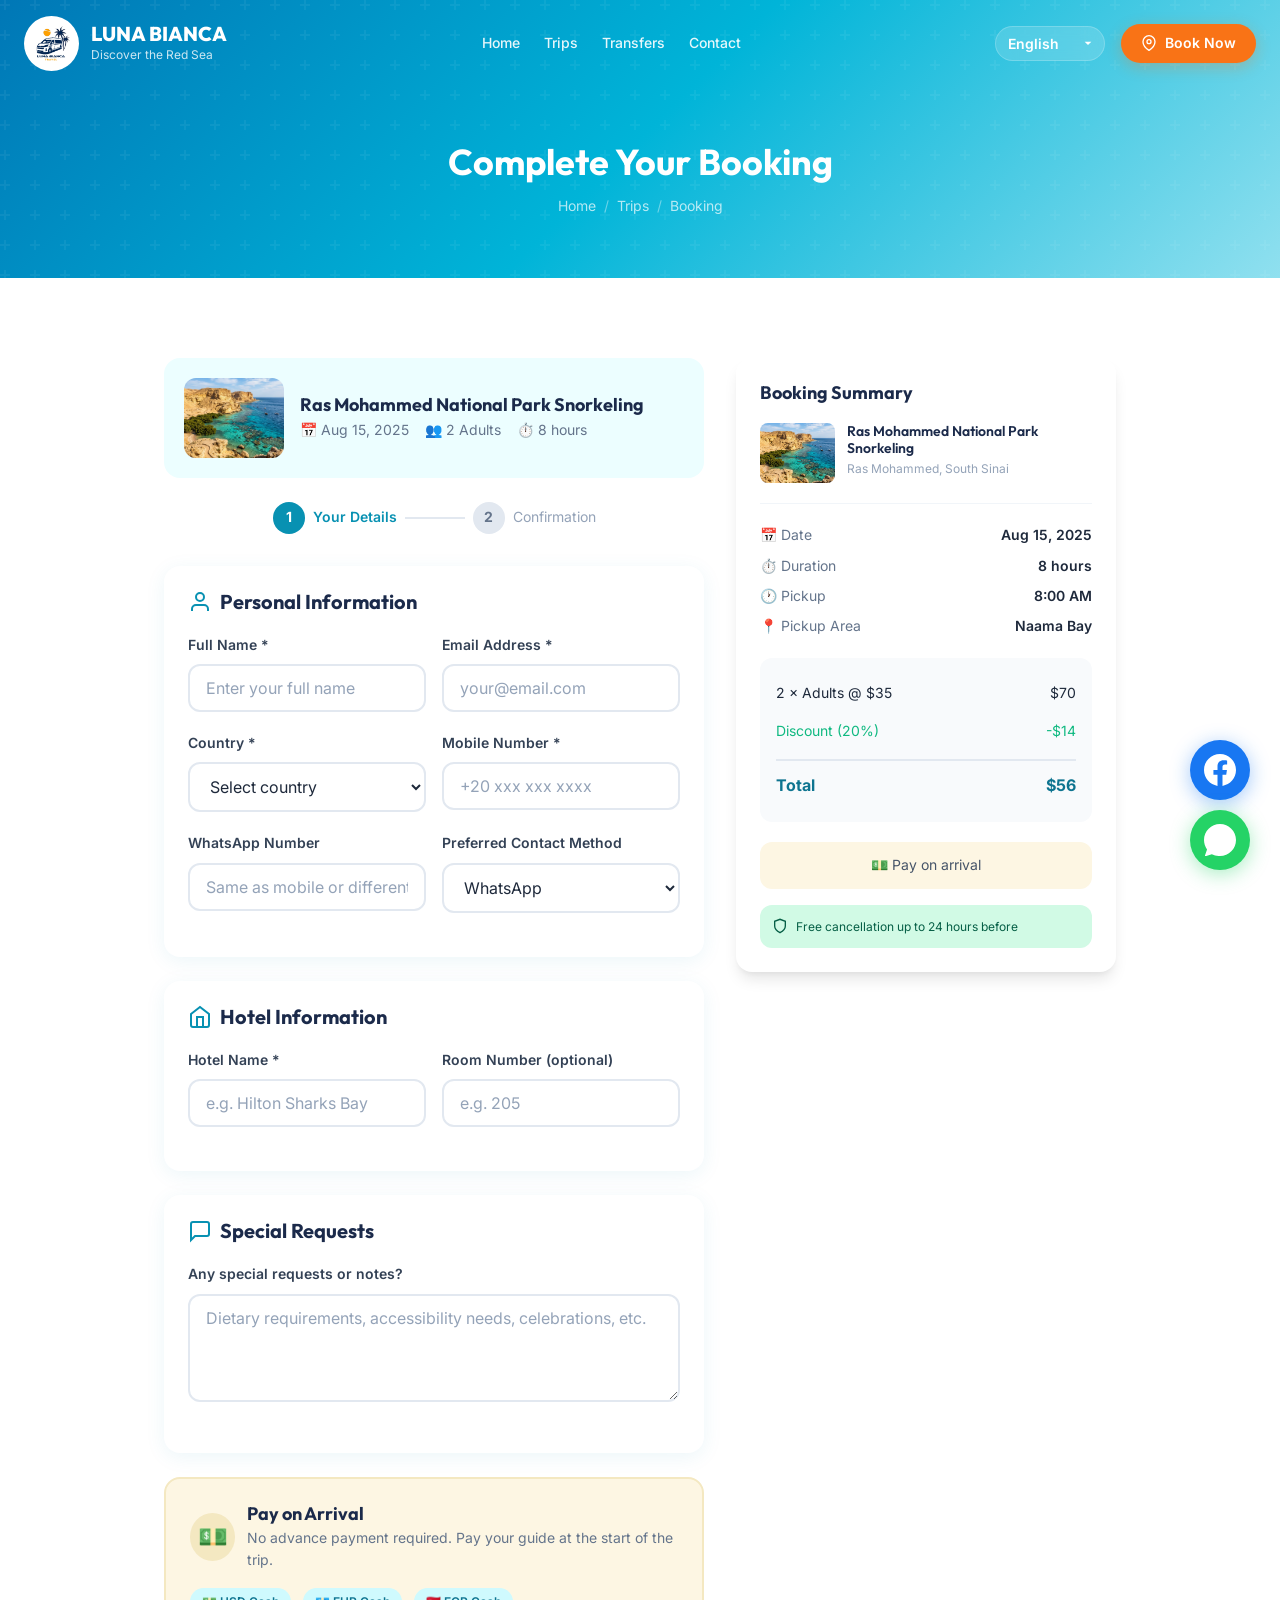
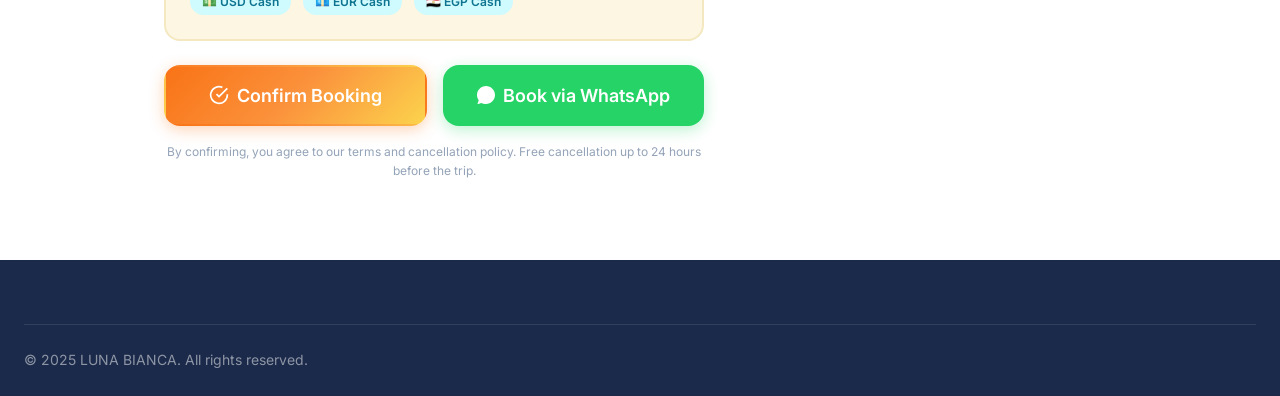
==== commit 88643a62: "Add files via upload" ====
--- a/book.html
+++ b/book.html
@@ -4,8 +4,8 @@
   <meta charset="UTF-8">
   <meta name="viewport" content="width=device-width, initial-scale=1.0">
   <meta name="description" content="Complete your booking for tours, excursions, and transfers in Sharm El Sheikh. No advance payment required.">
-  <title>Complete Your Booking — LUNA BLANCA</title>
-  <link rel="icon" type="image/svg+xml" href="data:image/svg+xml,%3Csvg xmlns='http://www.w3.org/2000/svg' viewBox='0 0 100 100'%3E%3Cdefs%3E%3ClinearGradient id='g' x1='0%25' y1='0%25' x2='100%25' y2='100%25'%3E%3Cstop offset='0%25' stop-color='%230891B2'/%3E%3Cstop offset='100%25' stop-color='%2322D3EE'/%3E%3C/linearGradient%3E%3C/defs%3E%3Ccircle cx='50' cy='50' r='45' fill='url(%23g)'/%3E%3Ctext x='50' y='65' text-anchor='middle' font-size='40' font-weight='bold' fill='white' font-family='Arial'%3ESE%3C/text%3E%3C/svg%3E">
+  <title>Complete Your Booking — LUNA BIANCA</title>
+  <link rel="icon" type="image/jpeg" href="image/LOGO.jpeg">
   <link rel="stylesheet" href="assets/css/style.css">
   <link rel="stylesheet" href="assets/css/responsive.css">
   <link rel="stylesheet" href="assets/css/rtl.css">
@@ -17,18 +17,44 @@
   <nav class="navbar scrolled" id="navbar">
     <div class="container">
       <a href="index.html" class="navbar-brand">
-        <img src="image/LOGO.jpeg" class="logo" style="mix-blend-mode: multiply; border-radius: 50%; object-fit: cover; width: 42px; height: 42px;" alt="Luna Blanca">
-        <div class="brand-text"><span class="brand-name" style="color:var(--primary-dark);">LUNA BLANCA</span><span class="brand-tagline" style="color:var(--gray-500);">Discover the Red Sea</span></div>
+        <img src="image/LOGO.jpeg" class="logo" alt="Luna Bianca">
+        <div class="brand-text">
+          <span class="brand-name" data-lang-en="LUNA BIANCA" data-lang-ar="لونا بيانكا">LUNA BIANCA</span>
+          <span class="brand-tagline" data-lang-en="Discover the Red Sea" data-lang-ar="اكتشف البحر الأحمر">Discover the Red Sea</span>
+        </div>
       </a>
-      <div class="navbar-menu">
+
+      <div class="navbar-menu" id="navbarMenu">
         <div class="navbar-links">
           <a href="index.html">Home</a><a href="trips.html">Trips</a><a href="transfers.html">Transfers</a><a href="index.html#contact">Contact</a>
         </div>
-        <div class="navbar-actions">
-          <div class="lang-switch" style="background:var(--gray-100);border-color:var(--gray-200);"><button class="active" data-lang="en" style="color:var(--gray-500);">EN</button><button data-lang="ar" style="color:var(--gray-500);">عربي</button></div>
-        </div>
       </div>
-      <button class="navbar-toggle" id="navbarToggle"><span></span><span></span><span></span></button>
+
+      <div class="header-right">
+        <div class="lang-dropdown">
+          <select id="langSelect" class="lang-select" aria-label="Select Language">
+            <option value="en">English</option>
+            <option value="ar">العربية</option>
+            <option value="ru">Русский</option>
+            <option value="it">Italiano</option>
+            <option value="tr">Türkçe</option>
+            <option value="he">עברית</option>
+            <option value="fr">Français</option>
+            <option value="es">Español</option>
+          </select>
+        </div>
+        
+        <a href="trips.html" class="navbar-cta">
+          <svg width="16" height="16" fill="none" stroke="currentColor" stroke-width="2" viewBox="0 0 24 24"><path d="M21 10c0 7-9 13-9 13s-9-6-9-13a9 9 0 0118 0z"/><circle cx="12" cy="10" r="3"/></svg>
+          <span data-lang-en="Book Now" data-lang-ar="احجز الآن" class="cta-text">Book Now</span>
+        </a>
+
+        <button class="navbar-toggle" id="navbarToggle" aria-label="Toggle navigation">
+          <span></span>
+          <span></span>
+          <span></span>
+        </button>
+      </div>
     </div>
   </nav>
 
@@ -50,7 +76,7 @@
         <div>
           <!-- Trip Summary -->
           <div style="background: var(--primary-50); border-radius: var(--radius-xl); padding: var(--space-5); margin-bottom: var(--space-6); display: flex; gap: var(--space-4); align-items: center;">
-            <img src="assets/images/trips/ras-mohammed.png" alt="Ras Mohammed" style="width: 100px; height: 80px; border-radius: var(--radius-lg); object-fit: cover;">
+            <img loading="lazy" src="assets/images/trips/ras-mohammed.png" alt="Ras Mohammed" style="width: 100px; height: 80px; border-radius: var(--radius-lg); object-fit: cover;">
             <div>
               <h3 style="font-size: var(--text-lg); margin-bottom: var(--space-1);">Ras Mohammed National Park Snorkeling</h3>
               <div style="display: flex; gap: var(--space-4); font-size: var(--text-sm); color: var(--gray-500);">
@@ -215,7 +241,7 @@
             <h3 style="font-size: var(--text-lg); margin-bottom: var(--space-5);" data-lang-en="Booking Summary" data-lang-ar="ملخص الحجز">Booking Summary</h3>
 
             <div style="display: flex; gap: var(--space-3); margin-bottom: var(--space-5); padding-bottom: var(--space-5); border-bottom: 1px solid var(--gray-100);">
-              <img src="assets/images/trips/ras-mohammed.png" alt="" style="width: 80px; height: 60px; border-radius: var(--radius-md); object-fit: cover;">
+              <img loading="lazy" src="assets/images/trips/ras-mohammed.png" alt="" style="width: 80px; height: 60px; border-radius: var(--radius-md); object-fit: cover;">
               <div>
                 <h4 style="font-size: var(--text-sm); font-weight: 600; margin-bottom: 2px;">Ras Mohammed National Park Snorkeling</h4>
                 <p style="font-size: var(--text-xs); color: var(--gray-400);">Ras Mohammed, South Sinai</p>
@@ -273,11 +299,19 @@
   <!-- FOOTER -->
   <footer class="footer">
     <div class="container">
-      <div class="footer-bottom"><p>&copy; 2025 LUNA BLANCA. All rights reserved.</p></div>
+      <div class="footer-bottom"><p>&copy; 2025 LUNA BIANCA. All rights reserved.</p></div>
     </div>
   </footer>
 
-  <a href="https://wa.me/201234567890" class="whatsapp-float" target="_blank"><svg viewBox="0 0 24 24"><path d="M17.472 14.382c-.297-.149-1.758-.867-2.03-.967-.273-.099-.471-.148-.67.15-.197.297-.767.966-.94 1.164-.173.199-.347.223-.644.075-.297-.15-1.255-.463-2.39-1.475-.883-.788-1.48-1.761-1.653-2.059-.173-.297-.018-.458.13-.606.134-.133.298-.347.446-.52.149-.174.198-.298.298-.497.099-.198.05-.371-.025-.52-.075-.149-.669-1.612-.916-2.207-.242-.579-.487-.5-.669-.51-.173-.008-.371-.01-.57-.01-.198 0-.52.074-.792.372-.272.297-1.04 1.016-1.04 2.479 0 1.462 1.065 2.875 1.213 3.074.149.198 2.096 3.2 5.077 4.487.709.306 1.262.489 1.694.625.712.227 1.36.195 1.871.118.571-.085 1.758-.719 2.006-1.413.248-.694.248-1.289.173-1.413-.074-.124-.272-.198-.57-.347z"/><path d="M12 0C5.373 0 0 5.373 0 12c0 2.625.846 5.059 2.284 7.034L.789 23.492a.5.5 0 00.611.611l4.458-1.495A11.943 11.943 0 0012 24c6.627 0 12-5.373 12-12S18.627 0 12 0z"/></svg></a>
+  
+  <!-- ============================================================
+       FACEBOOK FLOAT
+       ============================================================ -->
+  <a href="https://www.facebook.com/share/1Ji1PKL6av/?mibextid=wwXIfr" class="facebook-float" target="_blank" rel="noopener noreferrer" aria-label="Facebook">
+    <svg viewBox="0 0 24 24"><path d="M24 12.073c0-6.627-5.373-12-12-12s-12 5.373-12 12c0 5.99 4.388 10.954 10.125 11.854v-8.385H7.078v-3.469h3.047V9.43c0-3.007 1.792-4.669 4.533-4.669 1.312 0 2.686.235 2.686.235v2.953H15.83c-1.491 0-1.956.925-1.956 1.874v2.25h3.328l-.532 3.469h-2.796v8.385C19.612 23.027 24 18.062 24 12.073z"/></svg>
+  </a>
+
+  <a href="https://wa.me/201515682365" class="whatsapp-float" target="_blank"><svg viewBox="0 0 24 24"><path d="M17.472 14.382c-.297-.149-1.758-.867-2.03-.967-.273-.099-.471-.148-.67.15-.197.297-.767.966-.94 1.164-.173.199-.347.223-.644.075-.297-.15-1.255-.463-2.39-1.475-.883-.788-1.48-1.761-1.653-2.059-.173-.297-.018-.458.13-.606.134-.133.298-.347.446-.52.149-.174.198-.298.298-.497.099-.198.05-.371-.025-.52-.075-.149-.669-1.612-.916-2.207-.242-.579-.487-.5-.669-.51-.173-.008-.371-.01-.57-.01-.198 0-.52.074-.792.372-.272.297-1.04 1.016-1.04 2.479 0 1.462 1.065 2.875 1.213 3.074.149.198 2.096 3.2 5.077 4.487.709.306 1.262.489 1.694.625.712.227 1.36.195 1.871.118.571-.085 1.758-.719 2.006-1.413.248-.694.248-1.289.173-1.413-.074-.124-.272-.198-.57-.347z"/><path d="M12 0C5.373 0 0 5.373 0 12c0 2.625.846 5.059 2.284 7.034L.789 23.492a.5.5 0 00.611.611l4.458-1.495A11.943 11.943 0 0012 24c6.627 0 12-5.373 12-12S18.627 0 12 0z"/></svg></a>
 
   <script src="assets/js/main.js"></script>
   <script>
@@ -299,5 +333,15 @@
       window.location.href = 'booking-confirmation.html';
     });
   </script>
+
+  <!-- Google Translate -->
+  <div id="google_translate_element" style="display:none;"></div>
+  <script type="text/javascript">
+    function googleTranslateElementInit() {
+      new google.translate.TranslateElement({pageLanguage: 'en', autoDisplay: false}, 'google_translate_element');
+    }
+  </script>
+  <script type="text/javascript" src="https://translate.google.com/translate_a/element.js?cb=googleTranslateElementInit"></script>
+
 </body>
 </html>
--- a/assets/css/style.css
+++ b/assets/css/style.css
@@ -1,2903 +1,3057 @@
-/* ============================================================
-   SHARM EXCURSIONS — Design System
-   Premium Tourism & Excursions Booking Website
-   Color Palette: Turquoise, Aqua, Sand, White, Coral
-   ============================================================ */
-
-/* --- Google Fonts --- */
-@import url('https://fonts.googleapis.com/css2?family=Cairo:wght@300;400;500;600;700;800&family=Inter:wght@300;400;500;600;700&family=Outfit:wght@300;400;500;600;700;800&display=swap');
-
-/* --- CSS Custom Properties --- */
-:root {
-  /* Primary Colors */
-  --primary: #0891B2;
-  --primary-dark: #0E7490;
-  --primary-darker: #155E75;
-  --primary-light: #22D3EE;
-  --primary-lighter: #67E8F9;
-  --primary-50: #ECFEFF;
-  --primary-100: #CFFAFE;
-
-  /* Accent Colors */
-  --accent: #F97316;
-  --accent-dark: #EA580C;
-  --accent-light: #FB923C;
-
-  /* Coral */
-  --coral: #FF6B6B;
-  --coral-light: #FFA5A5;
-  --coral-dark: #E05252;
-
-  /* Sand */
-  --sand: #F4E8C1;
-  --sand-light: #FDF6E3;
-  --sand-dark: #D4C5A0;
-
-  /* Neutrals */
-  --white: #FFFFFF;
-  --gray-50: #F8FAFC;
-  --gray-100: #F1F5F9;
-  --gray-200: #E2E8F0;
-  --gray-300: #CBD5E1;
-  --gray-400: #94A3B8;
-  --gray-500: #64748B;
-  --gray-600: #475569;
-  --gray-700: #334155;
-  --gray-800: #1E293B;
-  --gray-900: #0F172A;
-
-  /* Semantic Colors */
-  --success: #10B981;
-  --warning: #F59E0B;
-  --danger: #EF4444;
-  --info: #3B82F6;
-
-  /* Navy */
-  --navy: #1B2A4A;
-  --navy-light: #2D3F5E;
-
-  /* Gradients */
-  --gradient-primary: linear-gradient(135deg, #0891B2 0%, #22D3EE 100%);
-  --gradient-ocean: linear-gradient(135deg, #0077B6 0%, #00B4D8 50%, #90E0EF 100%);
-  --gradient-sunset: linear-gradient(135deg, #F97316 0%, #FB923C 50%, #FCD34D 100%);
-  --gradient-hero: linear-gradient(180deg, rgba(0,0,0,0.4) 0%, rgba(0,0,0,0.1) 40%, rgba(0,0,0,0.3) 100%);
-  --gradient-card: linear-gradient(180deg, rgba(0,0,0,0) 0%, rgba(0,0,0,0.6) 100%);
-  --gradient-glass: linear-gradient(135deg, rgba(255,255,255,0.2) 0%, rgba(255,255,255,0.05) 100%);
-
-  /* Typography */
-  --font-heading: 'Outfit', sans-serif;
-  --font-body: 'Inter', sans-serif;
-  --font-arabic: 'Cairo', sans-serif;
-
-  /* Font Sizes */
-  --text-xs: 0.75rem;
-  --text-sm: 0.875rem;
-  --text-base: 1rem;
-  --text-lg: 1.125rem;
-  --text-xl: 1.25rem;
-  --text-2xl: 1.5rem;
-  --text-3xl: 1.875rem;
-  --text-4xl: 2.25rem;
-  --text-5xl: 3rem;
-  --text-6xl: 3.75rem;
-
-  /* Spacing */
-  --space-1: 0.25rem;
-  --space-2: 0.5rem;
-  --space-3: 0.75rem;
-  --space-4: 1rem;
-  --space-5: 1.25rem;
-  --space-6: 1.5rem;
-  --space-8: 2rem;
-  --space-10: 2.5rem;
-  --space-12: 3rem;
-  --space-16: 4rem;
-  --space-20: 5rem;
-  --space-24: 6rem;
-
-  /* Border Radius */
-  --radius-sm: 0.375rem;
-  --radius-md: 0.5rem;
-  --radius-lg: 0.75rem;
-  --radius-xl: 1rem;
-  --radius-2xl: 1.5rem;
-  --radius-full: 9999px;
-
-  /* Shadows */
-  --shadow-sm: 0 1px 2px rgba(0,0,0,0.05);
-  --shadow: 0 1px 3px rgba(0,0,0,0.1), 0 1px 2px rgba(0,0,0,0.06);
-  --shadow-md: 0 4px 6px -1px rgba(0,0,0,0.1), 0 2px 4px -1px rgba(0,0,0,0.06);
-  --shadow-lg: 0 10px 15px -3px rgba(0,0,0,0.1), 0 4px 6px -2px rgba(0,0,0,0.05);
-  --shadow-xl: 0 20px 25px -5px rgba(0,0,0,0.1), 0 10px 10px -5px rgba(0,0,0,0.04);
-  --shadow-2xl: 0 25px 50px -12px rgba(0,0,0,0.25);
-  --shadow-card: 0 4px 20px rgba(8,145,178,0.08);
-  --shadow-card-hover: 0 12px 40px rgba(8,145,178,0.15);
-
-  /* Transitions */
-  --transition-fast: 0.15s ease;
-  --transition: 0.3s ease;
-  --transition-slow: 0.5s ease;
-  --transition-bounce: 0.4s cubic-bezier(0.175, 0.885, 0.32, 1.275);
-
-  /* Z-Index */
-  --z-dropdown: 100;
-  --z-sticky: 200;
-  --z-fixed: 300;
-  --z-overlay: 400;
-  --z-modal: 500;
-  --z-toast: 600;
-
-  /* Container */
-  --container-max: 1280px;
-  --container-narrow: 960px;
-}
-
-/* --- Reset / Base --- */
-*,
-*::before,
-*::after {
-  margin: 0;
-  padding: 0;
-  box-sizing: border-box;
-}
-
-html {
-  scroll-behavior: smooth;
-  -webkit-text-size-adjust: 100%;
-  font-size: 16px;
-}
-
-body {
-  font-family: var(--font-body);
-  color: var(--gray-800);
-  background-color: var(--white);
-  line-height: 1.6;
-  -webkit-font-smoothing: antialiased;
-  -moz-osx-font-smoothing: grayscale;
-  overflow-x: hidden;
-}
-
-body[dir="rtl"] {
-  font-family: var(--font-arabic);
-}
-
-img {
-  max-width: 100%;
-  height: auto;
-  display: block;
-}
-
-a {
-  text-decoration: none;
-  color: inherit;
-  transition: color var(--transition);
-}
-
-ul, ol {
-  list-style: none;
-}
-
-button {
-  cursor: pointer;
-  border: none;
-  outline: none;
-  background: none;
-  font-family: inherit;
-}
-
-input, select, textarea {
-  font-family: inherit;
-  font-size: inherit;
-  outline: none;
-  border: none;
-}
-
-h1, h2, h3, h4, h5, h6 {
-  font-family: var(--font-heading);
-  font-weight: 700;
-  line-height: 1.2;
-  color: var(--navy);
-}
-
-body[dir="rtl"] h1,
-body[dir="rtl"] h2,
-body[dir="rtl"] h3,
-body[dir="rtl"] h4,
-body[dir="rtl"] h5,
-body[dir="rtl"] h6 {
-  font-family: var(--font-arabic);
-}
-
-/* --- Utility Classes --- */
-.container {
-  width: 100%;
-  max-width: var(--container-max);
-  margin: 0 auto;
-  padding: 0 var(--space-6);
-}
-
-.container-narrow {
-  max-width: var(--container-narrow);
-}
-
-.section {
-  padding: var(--space-20) 0;
-}
-
-.section-sm {
-  padding: var(--space-12) 0;
-}
-
-.section-bg {
-  background-color: var(--gray-50);
-}
-
-.section-sand {
-  background-color: var(--sand-light);
-}
-
-.section-header {
-  text-align: center;
-  margin-bottom: var(--space-12);
-}
-
-.section-header h2 {
-  font-size: var(--text-4xl);
-  margin-bottom: var(--space-4);
-  background: var(--gradient-primary);
-  -webkit-background-clip: text;
-  -webkit-text-fill-color: transparent;
-  background-clip: text;
-}
-
-.section-header p {
-  font-size: var(--text-lg);
-  color: var(--gray-500);
-  max-width: 600px;
-  margin: 0 auto;
-}
-
-.section-header .section-badge {
-  display: inline-block;
-  background: var(--primary-100);
-  color: var(--primary-dark);
-  padding: var(--space-1) var(--space-4);
-  border-radius: var(--radius-full);
-  font-size: var(--text-sm);
-  font-weight: 600;
-  margin-bottom: var(--space-3);
-  text-transform: uppercase;
-  letter-spacing: 0.5px;
-}
-
-.text-center { text-align: center; }
-.text-left { text-align: left; }
-.text-right { text-align: right; }
-.text-primary { color: var(--primary); }
-.text-accent { color: var(--accent); }
-.text-white { color: var(--white); }
-.text-muted { color: var(--gray-500); }
-
-.flex { display: flex; }
-.flex-wrap { flex-wrap: wrap; }
-.flex-col { flex-direction: column; }
-.items-center { align-items: center; }
-.justify-center { justify-content: center; }
-.justify-between { justify-content: space-between; }
-.gap-1 { gap: var(--space-1); }
-.gap-2 { gap: var(--space-2); }
-.gap-3 { gap: var(--space-3); }
-.gap-4 { gap: var(--space-4); }
-.gap-6 { gap: var(--space-6); }
-.gap-8 { gap: var(--space-8); }
-
-/* --- Grid System --- */
-.grid {
-  display: grid;
-  gap: var(--space-6);
-}
-
-.grid-2 { grid-template-columns: repeat(2, 1fr); }
-.grid-3 { grid-template-columns: repeat(3, 1fr); }
-.grid-4 { grid-template-columns: repeat(4, 1fr); }
-.grid-5 { grid-template-columns: repeat(5, 1fr); }
-.grid-6 { grid-template-columns: repeat(6, 1fr); }
-
-/* ==========================================================
-   NAVIGATION
-   ========================================================== */
-.navbar {
-  position: fixed;
-  top: 0;
-  left: 0;
-  right: 0;
-  z-index: var(--z-fixed);
-  padding: var(--space-4) 0;
-  transition: all var(--transition);
-}
-
-.navbar.transparent {
-  background: transparent;
-}
-
-.navbar.scrolled {
-  background: rgba(255, 255, 255, 0.95);
-  backdrop-filter: blur(20px);
-  -webkit-backdrop-filter: blur(20px);
-  box-shadow: var(--shadow-md);
-  padding: var(--space-2) 0;
-}
-
-.navbar .container {
-  display: flex;
-  align-items: center;
-  justify-content: space-between;
-}
-
-.navbar-brand {
-  display: flex;
-  align-items: center;
-  gap: var(--space-3);
-  z-index: 10;
-}
-
-.navbar-brand .logo {
-  height: 42px;
-  width: auto;
-}
-
-.navbar-brand .brand-text {
-  display: flex;
-  flex-direction: column;
-}
-
-.navbar-brand .brand-name {
-  font-family: var(--font-heading);
-  font-size: var(--text-xl);
-  font-weight: 800;
-  color: var(--white);
-  line-height: 1.1;
-  transition: color var(--transition);
-}
-
-.navbar.scrolled .brand-name {
-  color: var(--primary-dark);
-}
-
-.navbar-brand .brand-tagline {
-  font-size: var(--text-xs);
-  color: rgba(255,255,255,0.8);
-  font-weight: 400;
-  transition: color var(--transition);
-}
-
-.navbar.scrolled .brand-tagline {
-  color: var(--gray-500);
-}
-
-.navbar-menu {
-  display: flex;
-  align-items: center;
-  gap: var(--space-8);
-}
-
-.navbar-links {
-  display: flex;
-  align-items: center;
-  gap: var(--space-6);
-}
-
-.navbar-links a {
-  font-size: var(--text-sm);
-  font-weight: 500;
-  color: rgba(255,255,255,0.9);
-  transition: color var(--transition);
-  position: relative;
-  padding: var(--space-1) 0;
-}
-
-.navbar.scrolled .navbar-links a {
-  color: var(--gray-700);
-}
-
-.navbar-links a:hover,
-.navbar-links a.active {
-  color: var(--primary-light);
-}
-
-.navbar.scrolled .navbar-links a:hover,
-.navbar.scrolled .navbar-links a.active {
-  color: var(--primary);
-}
-
-.navbar-links a::after {
-  content: '';
-  position: absolute;
-  bottom: -2px;
-  left: 0;
-  width: 0;
-  height: 2px;
-  background: var(--primary-light);
-  transition: width var(--transition);
-  border-radius: var(--radius-full);
-}
-
-.navbar-links a:hover::after,
-.navbar-links a.active::after {
-  width: 100%;
-}
-
-.navbar-actions {
-  display: flex;
-  align-items: center;
-  gap: var(--space-3);
-}
-
-.lang-switch {
-  display: flex;
-  align-items: center;
-  gap: var(--space-1);
-  background: rgba(255,255,255,0.15);
-  backdrop-filter: blur(10px);
-  border-radius: var(--radius-full);
-  padding: var(--space-1);
-  border: 1px solid rgba(255,255,255,0.2);
-  transition: all var(--transition);
-}
-
-.navbar.scrolled .lang-switch {
-  background: var(--gray-100);
-  border-color: var(--gray-200);
-}
-
-.lang-switch button {
-  padding: var(--space-1) var(--space-3);
-  border-radius: var(--radius-full);
-  font-size: var(--text-xs);
-  font-weight: 600;
-  color: rgba(255,255,255,0.7);
-  transition: all var(--transition);
-}
-
-.navbar.scrolled .lang-switch button {
-  color: var(--gray-500);
-}
-
-.lang-switch button.active {
-  background: var(--white);
-  color: var(--primary-dark);
-  box-shadow: var(--shadow-sm);
-}
-
-.navbar.scrolled .lang-switch button.active {
-  background: var(--primary);
-  color: var(--white);
-}
-
-.navbar-cta {
-  display: inline-flex;
-  align-items: center;
-  gap: var(--space-2);
-  background: var(--accent);
-  color: var(--white);
-  padding: var(--space-2) var(--space-5);
-  border-radius: var(--radius-full);
-  font-size: var(--text-sm);
-  font-weight: 600;
-  transition: all var(--transition);
-  box-shadow: 0 4px 15px rgba(249,115,22,0.3);
-}
-
-.navbar-cta:hover {
-  background: var(--accent-dark);
-  transform: translateY(-1px);
-  box-shadow: 0 6px 20px rgba(249,115,22,0.4);
-}
-
-/* Hamburger */
-.navbar-toggle {
-  display: none;
-  flex-direction: column;
-  gap: 5px;
-  padding: var(--space-2);
-  z-index: 10;
-}
-
-.navbar-toggle span {
-  display: block;
-  width: 24px;
-  height: 2px;
-  background: var(--white);
-  border-radius: 2px;
-  transition: all var(--transition);
-}
-
-.navbar.scrolled .navbar-toggle span {
-  background: var(--gray-800);
-}
-
-.navbar-toggle.active span:nth-child(1) {
-  transform: rotate(45deg) translate(5px, 5px);
-}
-
-.navbar-toggle.active span:nth-child(2) {
-  opacity: 0;
-}
-
-.navbar-toggle.active span:nth-child(3) {
-  transform: rotate(-45deg) translate(5px, -5px);
-}
-
-/* WhatsApp Float */
-.whatsapp-float {
-  position: fixed;
-  bottom: 30px;
-  right: 30px;
-  z-index: var(--z-fixed);
-  width: 60px;
-  height: 60px;
-  border-radius: 50%;
-  background: #25D366;
-  display: flex;
-  align-items: center;
-  justify-content: center;
-  box-shadow: 0 4px 20px rgba(37,211,102,0.4);
-  transition: all var(--transition);
-  animation: pulse-green 2s infinite;
-}
-
-.whatsapp-float:hover {
-  transform: scale(1.1);
-  box-shadow: 0 6px 30px rgba(37,211,102,0.5);
-}
-
-.whatsapp-float svg {
-  width: 32px;
-  height: 32px;
-  fill: var(--white);
-}
-
-@keyframes pulse-green {
-  0% { box-shadow: 0 0 0 0 rgba(37,211,102,0.4); }
-  70% { box-shadow: 0 0 0 15px rgba(37,211,102,0); }
-  100% { box-shadow: 0 0 0 0 rgba(37,211,102,0); }
-}
-
-/* ==========================================================
-   BUTTONS
-   ========================================================== */
-.btn {
-  display: inline-flex;
-  align-items: center;
-  justify-content: center;
-  gap: var(--space-2);
-  padding: var(--space-3) var(--space-6);
-  border-radius: var(--radius-lg);
-  font-size: var(--text-base);
-  font-weight: 600;
-  font-family: var(--font-body);
-  transition: all var(--transition);
-  cursor: pointer;
-  border: 2px solid transparent;
-  line-height: 1.4;
-  white-space: nowrap;
-}
-
-.btn-lg {
-  padding: var(--space-4) var(--space-8);
-  font-size: var(--text-lg);
-  border-radius: var(--radius-xl);
-}
-
-.btn-sm {
-  padding: var(--space-2) var(--space-4);
-  font-size: var(--text-sm);
-}
-
-.btn-primary {
-  background: var(--gradient-primary);
-  color: var(--white);
-  box-shadow: 0 4px 15px rgba(8,145,178,0.3);
-}
-
-.btn-primary:hover {
-  transform: translateY(-2px);
-  box-shadow: 0 8px 25px rgba(8,145,178,0.4);
-}
-
-.btn-accent {
-  background: var(--gradient-sunset);
-  color: var(--white);
-  box-shadow: 0 4px 15px rgba(249,115,22,0.3);
-}
-
-.btn-accent:hover {
-  transform: translateY(-2px);
-  box-shadow: 0 8px 25px rgba(249,115,22,0.4);
-}
-
-.btn-outline {
-  background: transparent;
-  color: var(--white);
-  border-color: var(--white);
-}
-
-.btn-outline:hover {
-  background: var(--white);
-  color: var(--primary-dark);
-  transform: translateY(-2px);
-}
-
-.btn-outline-primary {
-  background: transparent;
-  color: var(--primary);
-  border-color: var(--primary);
-}
-
-.btn-outline-primary:hover {
-  background: var(--primary);
-  color: var(--white);
-  transform: translateY(-2px);
-}
-
-.btn-white {
-  background: var(--white);
-  color: var(--primary-dark);
-  box-shadow: var(--shadow-md);
-}
-
-.btn-white:hover {
-  transform: translateY(-2px);
-  box-shadow: var(--shadow-xl);
-}
-
-.btn-whatsapp {
-  background: #25D366;
-  color: var(--white);
-  box-shadow: 0 4px 15px rgba(37,211,102,0.3);
-}
-
-.btn-whatsapp:hover {
-  background: #20BD5A;
-  transform: translateY(-2px);
-  box-shadow: 0 8px 25px rgba(37,211,102,0.4);
-}
-
-.btn-icon {
-  width: 44px;
-  height: 44px;
-  padding: 0;
-  border-radius: var(--radius-full);
-}
-
-.btn-block {
-  width: 100%;
-}
-
-/* ==========================================================
-   HERO SECTION
-   ========================================================== */
-.hero {
-  position: relative;
-  min-height: 100vh;
-  display: flex;
-  align-items: center;
-  overflow: hidden;
-}
-
-.hero-slider {
-  position: absolute;
-  inset: 0;
-  z-index: 0;
-}
-
-.hero-slide {
-  position: absolute;
-  inset: 0;
-  opacity: 0;
-  transition: opacity 1s ease;
-}
-
-.hero-slide.active {
-  opacity: 1;
-}
-
-.hero-slide img {
-  width: 100%;
-  height: 100%;
-  object-fit: cover;
-}
-
-.hero-overlay {
-  position: absolute;
-  inset: 0;
-  background: var(--gradient-hero);
-  z-index: 1;
-}
-
-.hero-content {
-  position: relative;
-  z-index: 2;
-  max-width: 800px;
-  padding-top: 100px;
-}
-
-.hero-badge {
-  display: inline-flex;
-  align-items: center;
-  gap: var(--space-2);
-  background: rgba(255,255,255,0.15);
-  backdrop-filter: blur(10px);
-  border: 1px solid rgba(255,255,255,0.2);
-  border-radius: var(--radius-full);
-  padding: var(--space-2) var(--space-4);
-  color: var(--white);
-  font-size: var(--text-sm);
-  font-weight: 500;
-  margin-bottom: var(--space-6);
-  animation: fadeInUp 0.8s ease;
-}
-
-.hero-badge .dot {
-  width: 8px;
-  height: 8px;
-  border-radius: 50%;
-  background: var(--success);
-  animation: blink 2s infinite;
-}
-
-@keyframes blink {
-  0%, 100% { opacity: 1; }
-  50% { opacity: 0.3; }
-}
-
-.hero h1 {
-  font-size: var(--text-6xl);
-  color: var(--white);
-  font-weight: 800;
-  margin-bottom: var(--space-6);
-  line-height: 1.1;
-  animation: fadeInUp 0.8s ease 0.1s both;
-}
-
-.hero h1 span {
-  background: var(--gradient-sunset);
-  -webkit-background-clip: text;
-  -webkit-text-fill-color: transparent;
-  background-clip: text;
-}
-
-.hero p {
-  font-size: var(--text-xl);
-  color: rgba(255,255,255,0.9);
-  margin-bottom: var(--space-8);
-  line-height: 1.6;
-  max-width: 600px;
-  animation: fadeInUp 0.8s ease 0.2s both;
-}
-
-.hero-buttons {
-  display: flex;
-  gap: var(--space-4);
-  margin-bottom: var(--space-12);
-  animation: fadeInUp 0.8s ease 0.3s both;
-}
-
-.hero-stats {
-  display: flex;
-  gap: var(--space-10);
-  animation: fadeInUp 0.8s ease 0.4s both;
-}
-
-.hero-stat {
-  text-align: center;
-}
-
-.hero-stat .stat-number {
-  font-family: var(--font-heading);
-  font-size: var(--text-3xl);
-  font-weight: 800;
-  color: var(--white);
-}
-
-.hero-stat .stat-label {
-  font-size: var(--text-sm);
-  color: rgba(255,255,255,0.7);
-}
-
-/* Hero Slider Dots */
-.hero-dots {
-  position: absolute;
-  bottom: 40px;
-  left: 50%;
-  transform: translateX(-50%);
-  z-index: 3;
-  display: flex;
-  gap: var(--space-3);
-}
-
-.hero-dot {
-  width: 12px;
-  height: 12px;
-  border-radius: 50%;
-  background: rgba(255,255,255,0.4);
-  cursor: pointer;
-  transition: all var(--transition);
-}
-
-.hero-dot.active {
-  background: var(--white);
-  transform: scale(1.2);
-}
-
-/* ==========================================================
-   SEARCH FORM (Hero)
-   ========================================================== */
-.hero-search {
-  position: relative;
-  z-index: 3;
-  margin-top: -60px;
-  margin-bottom: var(--space-16);
-}
-
-.search-box {
-  background: var(--white);
-  border-radius: var(--radius-2xl);
-  padding: var(--space-6) var(--space-8);
-  box-shadow: var(--shadow-2xl);
-  display: flex;
-  align-items: flex-end;
-  gap: var(--space-6);
-}
-
-.search-field {
-  flex: 1;
-}
-
-.search-field label {
-  display: block;
-  font-size: var(--text-xs);
-  font-weight: 600;
-  color: var(--gray-500);
-  text-transform: uppercase;
-  letter-spacing: 0.5px;
-  margin-bottom: var(--space-2);
-}
-
-.search-field select,
-.search-field input {
-  width: 100%;
-  padding: var(--space-3) var(--space-4);
-  border: 2px solid var(--gray-200);
-  border-radius: var(--radius-lg);
-  font-size: var(--text-base);
-  color: var(--gray-800);
-  background: var(--gray-50);
-  transition: all var(--transition);
-  appearance: none;
-}
-
-.search-field select:focus,
-.search-field input:focus {
-  border-color: var(--primary);
-  background: var(--white);
-  box-shadow: 0 0 0 3px rgba(8,145,178,0.1);
-}
-
-.search-btn {
-  padding: var(--space-3) var(--space-8);
-  min-height: 50px;
-}
-
-/* ==========================================================
-   TRIP CARDS
-   ========================================================== */
-.trip-card {
-  background: var(--white);
-  border-radius: var(--radius-xl);
-  overflow: hidden;
-  box-shadow: var(--shadow-card);
-  transition: all var(--transition);
-  position: relative;
-}
-
-.trip-card:hover {
-  transform: translateY(-8px);
-  box-shadow: var(--shadow-card-hover);
-}
-
-.trip-card-image {
-  position: relative;
-  height: 220px;
-  overflow: hidden;
-}
-
-.trip-card-image img {
-  width: 100%;
-  height: 100%;
-  object-fit: cover;
-  transition: transform var(--transition-slow);
-}
-
-.trip-card:hover .trip-card-image img {
-  transform: scale(1.08);
-}
-
-.trip-card-badge {
-  position: absolute;
-  top: var(--space-3);
-  left: var(--space-3);
-  background: var(--coral);
-  color: var(--white);
-  padding: var(--space-1) var(--space-3);
-  border-radius: var(--radius-full);
-  font-size: var(--text-xs);
-  font-weight: 700;
-  z-index: 2;
-}
-
-.trip-card-wishlist {
-  position: absolute;
-  top: var(--space-3);
-  right: var(--space-3);
-  width: 36px;
-  height: 36px;
-  border-radius: 50%;
-  background: rgba(255,255,255,0.9);
-  backdrop-filter: blur(5px);
-  display: flex;
-  align-items: center;
-  justify-content: center;
-  cursor: pointer;
-  transition: all var(--transition);
-  z-index: 2;
-}
-
-.trip-card-wishlist:hover {
-  background: var(--coral);
-  color: var(--white);
-}
-
-.trip-card-wishlist svg {
-  width: 18px;
-  height: 18px;
-}
-
-.trip-card-body {
-  padding: var(--space-5);
-}
-
-.trip-card-location {
-  display: flex;
-  align-items: center;
-  gap: var(--space-1);
-  font-size: var(--text-xs);
-  color: var(--primary);
-  font-weight: 500;
-  margin-bottom: var(--space-2);
-}
-
-.trip-card-location svg {
-  width: 14px;
-  height: 14px;
-}
-
-.trip-card h3 {
-  font-size: var(--text-lg);
-  font-weight: 700;
-  margin-bottom: var(--space-2);
-  line-height: 1.3;
-  display: -webkit-box;
-  -webkit-line-clamp: 2;
-  -webkit-box-orient: vertical;
-  overflow: hidden;
-}
-
-.trip-card-desc {
-  font-size: var(--text-sm);
-  color: var(--gray-500);
-  margin-bottom: var(--space-4);
-  display: -webkit-box;
-  -webkit-line-clamp: 2;
-  -webkit-box-orient: vertical;
-  overflow: hidden;
-  line-height: 1.5;
-}
-
-.trip-card-meta {
-  display: flex;
-  align-items: center;
-  gap: var(--space-4);
-  margin-bottom: var(--space-4);
-  padding-bottom: var(--space-4);
-  border-bottom: 1px solid var(--gray-100);
-}
-
-.trip-card-meta-item {
-  display: flex;
-  align-items: center;
-  gap: var(--space-1);
-  font-size: var(--text-xs);
-  color: var(--gray-500);
-}
-
-.trip-card-meta-item svg {
-  width: 14px;
-  height: 14px;
-  color: var(--primary);
-}
-
-.trip-card-footer {
-  display: flex;
-  align-items: center;
-  justify-content: space-between;
-}
-
-.trip-card-price {
-  display: flex;
-  flex-direction: column;
-}
-
-.trip-card-price .price-label {
-  font-size: var(--text-xs);
-  color: var(--gray-400);
-}
-
-.trip-card-price .price-value {
-  font-family: var(--font-heading);
-  font-size: var(--text-xl);
-  font-weight: 800;
-  color: var(--primary-dark);
-}
-
-.trip-card-price .price-old {
-  font-size: var(--text-sm);
-  color: var(--gray-400);
-  text-decoration: line-through;
-  margin-left: var(--space-2);
-}
-
-.trip-card-rating {
-  display: flex;
-  align-items: center;
-  gap: var(--space-1);
-}
-
-.trip-card-rating .stars {
-  display: flex;
-  gap: 2px;
-}
-
-.trip-card-rating .stars svg {
-  width: 14px;
-  height: 14px;
-  fill: #FBBF24;
-}
-
-.trip-card-rating .rating-text {
-  font-size: var(--text-xs);
-  color: var(--gray-500);
-  font-weight: 500;
-}
-
-.trip-card-actions {
-  display: flex;
-  gap: var(--space-2);
-  margin-top: var(--space-4);
-}
-
-.trip-card-actions .btn {
-  flex: 1;
-  font-size: var(--text-sm);
-  padding: var(--space-2) var(--space-3);
-}
-
-/* ==========================================================
-   CATEGORY CARDS
-   ========================================================== */
-.category-card {
-  position: relative;
-  border-radius: var(--radius-xl);
-  overflow: hidden;
-  height: 280px;
-  cursor: pointer;
-  transition: all var(--transition);
-}
-
-.category-card:hover {
-  transform: translateY(-5px);
-  box-shadow: var(--shadow-xl);
-}
-
-.category-card img {
-  width: 100%;
-  height: 100%;
-  object-fit: cover;
-  transition: transform var(--transition-slow);
-}
-
-.category-card:hover img {
-  transform: scale(1.1);
-}
-
-.category-card-overlay {
-  position: absolute;
-  inset: 0;
-  background: var(--gradient-card);
-  display: flex;
-  flex-direction: column;
-  justify-content: flex-end;
-  padding: var(--space-6);
-  transition: all var(--transition);
-}
-
-.category-card:hover .category-card-overlay {
-  background: linear-gradient(180deg, rgba(8,145,178,0.1) 0%, rgba(8,145,178,0.8) 100%);
-}
-
-.category-card h3 {
-  color: var(--white);
-  font-size: var(--text-xl);
-  font-weight: 700;
-  margin-bottom: var(--space-1);
-}
-
-.category-card p {
-  color: rgba(255,255,255,0.8);
-  font-size: var(--text-sm);
-  display: -webkit-box;
-  -webkit-line-clamp: 2;
-  -webkit-box-orient: vertical;
-  overflow: hidden;
-}
-
-.category-card .category-count {
-  display: inline-flex;
-  align-items: center;
-  gap: var(--space-1);
-  background: rgba(255,255,255,0.2);
-  backdrop-filter: blur(5px);
-  border-radius: var(--radius-full);
-  padding: var(--space-1) var(--space-3);
-  font-size: var(--text-xs);
-  color: var(--white);
-  font-weight: 600;
-  margin-top: var(--space-2);
-}
-
-/* ==========================================================
-   FEATURES / WHY CHOOSE US
-   ========================================================== */
-.feature-card {
-  text-align: center;
-  padding: var(--space-8);
-  border-radius: var(--radius-xl);
-  background: var(--white);
-  box-shadow: var(--shadow-card);
-  transition: all var(--transition);
-  position: relative;
-  overflow: hidden;
-}
-
-.feature-card::before {
-  content: '';
-  position: absolute;
-  top: 0;
-  left: 0;
-  right: 0;
-  height: 4px;
-  background: var(--gradient-primary);
-  transform: scaleX(0);
-  transition: transform var(--transition);
-}
-
-.feature-card:hover::before {
-  transform: scaleX(1);
-}
-
-.feature-card:hover {
-  transform: translateY(-5px);
-  box-shadow: var(--shadow-card-hover);
-}
-
-.feature-icon {
-  width: 72px;
-  height: 72px;
-  border-radius: var(--radius-xl);
-  background: var(--primary-100);
-  display: flex;
-  align-items: center;
-  justify-content: center;
-  margin: 0 auto var(--space-5);
-  transition: all var(--transition);
-}
-
-.feature-card:hover .feature-icon {
-  background: var(--gradient-primary);
-  transform: scale(1.1);
-}
-
-.feature-icon svg {
-  width: 32px;
-  height: 32px;
-  color: var(--primary);
-  transition: color var(--transition);
-}
-
-.feature-card:hover .feature-icon svg {
-  color: var(--white);
-}
-
-.feature-card h3 {
-  font-size: var(--text-lg);
-  margin-bottom: var(--space-3);
-}
-
-.feature-card p {
-  font-size: var(--text-sm);
-  color: var(--gray-500);
-  line-height: 1.6;
-}
-
-/* ==========================================================
-   REVIEWS
-   ========================================================== */
-.review-card {
-  background: var(--white);
-  border-radius: var(--radius-xl);
-  padding: var(--space-8);
-  box-shadow: var(--shadow-card);
-  position: relative;
-  transition: all var(--transition);
-}
-
-.review-card:hover {
-  box-shadow: var(--shadow-card-hover);
-}
-
-.review-card::before {
-  content: '"';
-  font-family: serif;
-  font-size: 80px;
-  color: var(--primary-100);
-  position: absolute;
-  top: 10px;
-  left: 20px;
-  line-height: 1;
-}
-
-.review-stars {
-  display: flex;
-  gap: 3px;
-  margin-bottom: var(--space-4);
-}
-
-.review-stars svg {
-  width: 18px;
-  height: 18px;
-  fill: #FBBF24;
-}
-
-.review-text {
-  font-size: var(--text-base);
-  color: var(--gray-600);
-  line-height: 1.7;
-  margin-bottom: var(--space-6);
-  font-style: italic;
-}
-
-.review-author {
-  display: flex;
-  align-items: center;
-  gap: var(--space-3);
-}
-
-.review-avatar {
-  width: 48px;
-  height: 48px;
-  border-radius: 50%;
-  background: var(--gradient-primary);
-  display: flex;
-  align-items: center;
-  justify-content: center;
-  color: var(--white);
-  font-weight: 700;
-  font-size: var(--text-lg);
-}
-
-.review-author-info h4 {
-  font-size: var(--text-base);
-  font-weight: 600;
-  margin-bottom: 2px;
-}
-
-.review-author-info p {
-  font-size: var(--text-sm);
-  color: var(--gray-400);
-}
-
-/* Reviews Carousel */
-.reviews-carousel {
-  display: flex;
-  gap: var(--space-6);
-  overflow: hidden;
-  position: relative;
-}
-
-.reviews-track {
-  display: flex;
-  gap: var(--space-6);
-  transition: transform var(--transition-slow);
-}
-
-.reviews-track .review-card {
-  min-width: calc(33.333% - var(--space-4));
-  flex-shrink: 0;
-}
-
-/* ==========================================================
-   SPECIAL OFFERS
-   ========================================================== */
-.offer-banner {
-  position: relative;
-  border-radius: var(--radius-2xl);
-  overflow: hidden;
-  min-height: 350px;
-  display: flex;
-  align-items: center;
-  background: var(--gradient-ocean);
-}
-
-.offer-banner-bg {
-  position: absolute;
-  inset: 0;
-}
-
-.offer-banner-bg img {
-  width: 100%;
-  height: 100%;
-  object-fit: cover;
-  opacity: 0.3;
-}
-
-.offer-content {
-  position: relative;
-  z-index: 2;
-  padding: var(--space-12);
-  max-width: 600px;
-}
-
-.offer-discount-badge {
-  display: inline-flex;
-  align-items: center;
-  gap: var(--space-2);
-  background: var(--coral);
-  color: var(--white);
-  padding: var(--space-2) var(--space-5);
-  border-radius: var(--radius-full);
-  font-size: var(--text-lg);
-  font-weight: 800;
-  margin-bottom: var(--space-4);
-  animation: bounce-gentle 2s infinite;
-}
-
-@keyframes bounce-gentle {
-  0%, 100% { transform: translateY(0); }
-  50% { transform: translateY(-5px); }
-}
-
-.offer-content h2 {
-  color: var(--white);
-  font-size: var(--text-4xl);
-  margin-bottom: var(--space-4);
-}
-
-.offer-content p {
-  color: rgba(255,255,255,0.9);
-  font-size: var(--text-lg);
-  margin-bottom: var(--space-6);
-}
-
-/* ==========================================================
-   GALLERY
-   ========================================================== */
-.gallery-grid {
-  display: grid;
-  grid-template-columns: repeat(4, 1fr);
-  grid-auto-rows: 200px;
-  gap: var(--space-3);
-}
-
-.gallery-item {
-  border-radius: var(--radius-lg);
-  overflow: hidden;
-  position: relative;
-  cursor: pointer;
-}
-
-.gallery-item:nth-child(1) {
-  grid-column: span 2;
-  grid-row: span 2;
-}
-
-.gallery-item img {
-  width: 100%;
-  height: 100%;
-  object-fit: cover;
-  transition: transform var(--transition-slow);
-}
-
-.gallery-item:hover img {
-  transform: scale(1.08);
-}
-
-.gallery-item-overlay {
-  position: absolute;
-  inset: 0;
-  background: rgba(8,145,178,0.6);
-  display: flex;
-  align-items: center;
-  justify-content: center;
-  opacity: 0;
-  transition: opacity var(--transition);
-}
-
-.gallery-item:hover .gallery-item-overlay {
-  opacity: 1;
-}
-
-.gallery-item-overlay svg {
-  width: 40px;
-  height: 40px;
-  color: var(--white);
-}
-
-/* Gallery Lightbox */
-.lightbox {
-  position: fixed;
-  inset: 0;
-  z-index: var(--z-modal);
-  background: rgba(0,0,0,0.9);
-  display: none;
-  align-items: center;
-  justify-content: center;
-  padding: var(--space-8);
-}
-
-.lightbox.active {
-  display: flex;
-}
-
-.lightbox img {
-  max-width: 90%;
-  max-height: 90vh;
-  border-radius: var(--radius-lg);
-  object-fit: contain;
-}
-
-.lightbox-close {
-  position: absolute;
-  top: 20px;
-  right: 20px;
-  width: 48px;
-  height: 48px;
-  border-radius: 50%;
-  background: rgba(255,255,255,0.1);
-  display: flex;
-  align-items: center;
-  justify-content: center;
-  color: var(--white);
-  font-size: var(--text-2xl);
-  cursor: pointer;
-  transition: all var(--transition);
-}
-
-.lightbox-close:hover {
-  background: rgba(255,255,255,0.2);
-}
-
-.lightbox-nav {
-  position: absolute;
-  top: 50%;
-  transform: translateY(-50%);
-  width: 48px;
-  height: 48px;
-  border-radius: 50%;
-  background: rgba(255,255,255,0.1);
-  display: flex;
-  align-items: center;
-  justify-content: center;
-  color: var(--white);
-  font-size: var(--text-xl);
-  cursor: pointer;
-  transition: all var(--transition);
-}
-
-.lightbox-nav:hover {
-  background: rgba(255,255,255,0.2);
-}
-
-.lightbox-prev { left: 20px; }
-.lightbox-next { right: 20px; }
-
-/* ==========================================================
-   FAQ ACCORDION
-   ========================================================== */
-.faq-item {
-  background: var(--white);
-  border-radius: var(--radius-xl);
-  margin-bottom: var(--space-3);
-  box-shadow: var(--shadow-sm);
-  overflow: hidden;
-  transition: all var(--transition);
-}
-
-.faq-item:hover {
-  box-shadow: var(--shadow-card);
-}
-
-.faq-question {
-  display: flex;
-  align-items: center;
-  justify-content: space-between;
-  padding: var(--space-5) var(--space-6);
-  cursor: pointer;
-  gap: var(--space-4);
-}
-
-.faq-question h3 {
-  font-size: var(--text-base);
-  font-weight: 600;
-  flex: 1;
-}
-
-.faq-icon {
-  width: 32px;
-  height: 32px;
-  border-radius: 50%;
-  background: var(--primary-100);
-  display: flex;
-  align-items: center;
-  justify-content: center;
-  transition: all var(--transition);
-  flex-shrink: 0;
-}
-
-.faq-item.active .faq-icon {
-  background: var(--primary);
-  transform: rotate(180deg);
-}
-
-.faq-icon svg {
-  width: 16px;
-  height: 16px;
-  color: var(--primary);
-  transition: color var(--transition);
-}
-
-.faq-item.active .faq-icon svg {
-  color: var(--white);
-}
-
-.faq-answer {
-  max-height: 0;
-  overflow: hidden;
-  transition: max-height var(--transition-slow);
-}
-
-.faq-item.active .faq-answer {
-  max-height: 500px;
-}
-
-.faq-answer-content {
-  padding: 0 var(--space-6) var(--space-5);
-  font-size: var(--text-base);
-  color: var(--gray-600);
-  line-height: 1.7;
-}
-
-/* ==========================================================
-   CONTACT CTA
-   ========================================================== */
-.contact-cta {
-  background: var(--gradient-ocean);
-  border-radius: var(--radius-2xl);
-  padding: var(--space-16);
-  text-align: center;
-  position: relative;
-  overflow: hidden;
-}
-
-.contact-cta::before {
-  content: '';
-  position: absolute;
-  top: -50%;
-  left: -50%;
-  width: 200%;
-  height: 200%;
-  background: radial-gradient(circle at 30% 50%, rgba(255,255,255,0.1) 0%, transparent 50%);
-}
-
-.contact-cta h2 {
-  color: var(--white);
-  font-size: var(--text-4xl);
-  margin-bottom: var(--space-4);
-  position: relative;
-}
-
-.contact-cta p {
-  color: rgba(255,255,255,0.9);
-  font-size: var(--text-lg);
-  margin-bottom: var(--space-8);
-  position: relative;
-  max-width: 600px;
-  margin-left: auto;
-  margin-right: auto;
-}
-
-.contact-cta-buttons {
-  display: flex;
-  gap: var(--space-4);
-  justify-content: center;
-  position: relative;
-}
-
-/* ==========================================================
-   NEWSLETTER
-   ========================================================== */
-.newsletter-section {
-  background: var(--sand-light);
-  padding: var(--space-16) 0;
-}
-
-.newsletter-box {
-  max-width: 600px;
-  margin: 0 auto;
-  text-align: center;
-}
-
-.newsletter-box h2 {
-  font-size: var(--text-3xl);
-  margin-bottom: var(--space-3);
-}
-
-.newsletter-box p {
-  color: var(--gray-500);
-  margin-bottom: var(--space-6);
-}
-
-.newsletter-form {
-  display: flex;
-  gap: var(--space-3);
-}
-
-.newsletter-form input {
-  flex: 1;
-  padding: var(--space-4) var(--space-5);
-  border: 2px solid var(--gray-200);
-  border-radius: var(--radius-xl);
-  font-size: var(--text-base);
-  background: var(--white);
-  transition: all var(--transition);
-}
-
-.newsletter-form input:focus {
-  border-color: var(--primary);
-  box-shadow: 0 0 0 3px rgba(8,145,178,0.1);
-}
-
-.newsletter-form .btn {
-  border-radius: var(--radius-xl);
-  white-space: nowrap;
-}
-
-/* ==========================================================
-   TRANSFERS
-   ========================================================== */
-.transfer-type-tabs {
-  display: flex;
-  gap: var(--space-2);
-  margin-bottom: var(--space-8);
-  flex-wrap: wrap;
-  justify-content: center;
-}
-
-.transfer-tab {
-  padding: var(--space-3) var(--space-6);
-  border-radius: var(--radius-full);
-  font-size: var(--text-sm);
-  font-weight: 600;
-  color: var(--gray-600);
-  background: var(--white);
-  border: 2px solid var(--gray-200);
-  transition: all var(--transition);
-  cursor: pointer;
-}
-
-.transfer-tab:hover,
-.transfer-tab.active {
-  background: var(--primary);
-  color: var(--white);
-  border-color: var(--primary);
-}
-
-.vehicle-card {
-  background: var(--white);
-  border-radius: var(--radius-xl);
-  overflow: hidden;
-  box-shadow: var(--shadow-card);
-  transition: all var(--transition);
-  border: 2px solid transparent;
-  cursor: pointer;
-}
-
-.vehicle-card:hover,
-.vehicle-card.selected {
-  border-color: var(--primary);
-  box-shadow: var(--shadow-card-hover);
-}
-
-.vehicle-card.selected {
-  background: var(--primary-50);
-}
-
-.vehicle-card-image {
-  height: 160px;
-  overflow: hidden;
-  background: var(--gray-100);
-  display: flex;
-  align-items: center;
-  justify-content: center;
-}
-
-.vehicle-card-image img {
-  max-height: 120px;
-  object-fit: contain;
-}
-
-.vehicle-card-body {
-  padding: var(--space-4);
-}
-
-.vehicle-card h3 {
-  font-size: var(--text-lg);
-  margin-bottom: var(--space-2);
-}
-
-.vehicle-specs {
-  display: flex;
-  gap: var(--space-4);
-  margin-bottom: var(--space-3);
-}
-
-.vehicle-spec {
-  display: flex;
-  align-items: center;
-  gap: var(--space-1);
-  font-size: var(--text-sm);
-  color: var(--gray-500);
-}
-
-.vehicle-spec svg {
-  width: 16px;
-  height: 16px;
-  color: var(--primary);
-}
-
-.vehicle-price {
-  font-family: var(--font-heading);
-  font-size: var(--text-xl);
-  font-weight: 800;
-  color: var(--primary-dark);
-}
-
-/* ==========================================================
-   BOOKING FORM
-   ========================================================== */
-.booking-sidebar {
-  background: var(--white);
-  border-radius: var(--radius-xl);
-  box-shadow: var(--shadow-lg);
-  padding: var(--space-6);
-  position: sticky;
-  top: 100px;
-}
-
-.booking-sidebar-header {
-  display: flex;
-  align-items: center;
-  justify-content: space-between;
-  margin-bottom: var(--space-5);
-  padding-bottom: var(--space-5);
-  border-bottom: 2px solid var(--gray-100);
-}
-
-.booking-price {
-  font-family: var(--font-heading);
-}
-
-.booking-price .price-label {
-  font-size: var(--text-sm);
-  color: var(--gray-500);
-}
-
-.booking-price .price-value {
-  font-size: var(--text-3xl);
-  font-weight: 800;
-  color: var(--primary-dark);
-}
-
-.booking-price .price-per {
-  font-size: var(--text-sm);
-  color: var(--gray-400);
-  font-weight: 400;
-}
-
-.form-group {
-  margin-bottom: var(--space-5);
-}
-
-.form-group label {
-  display: block;
-  font-size: var(--text-sm);
-  font-weight: 600;
-  color: var(--gray-700);
-  margin-bottom: var(--space-2);
-}
-
-.form-control {
-  width: 100%;
-  padding: var(--space-3) var(--space-4);
-  border: 2px solid var(--gray-200);
-  border-radius: var(--radius-lg);
-  font-size: var(--text-base);
-  color: var(--gray-800);
-  background: var(--white);
-  transition: all var(--transition);
-}
-
-.form-control:focus {
-  border-color: var(--primary);
-  box-shadow: 0 0 0 3px rgba(8,145,178,0.1);
-}
-
-.form-control::placeholder {
-  color: var(--gray-400);
-}
-
-textarea.form-control {
-  min-height: 100px;
-  resize: vertical;
-}
-
-.guest-counter {
-  display: flex;
-  align-items: center;
-  justify-content: space-between;
-  padding: var(--space-3) var(--space-4);
-  border: 2px solid var(--gray-200);
-  border-radius: var(--radius-lg);
-  margin-bottom: var(--space-3);
-}
-
-.guest-counter-label {
-  display: flex;
-  flex-direction: column;
-}
-
-.guest-counter-label span:first-child {
-  font-weight: 600;
-  font-size: var(--text-sm);
-}
-
-.guest-counter-label span:last-child {
-  font-size: var(--text-xs);
-  color: var(--gray-400);
-}
-
-.guest-counter-controls {
-  display: flex;
-  align-items: center;
-  gap: var(--space-3);
-}
-
-.guest-counter-controls button {
-  width: 36px;
-  height: 36px;
-  border-radius: 50%;
-  border: 2px solid var(--gray-200);
-  display: flex;
-  align-items: center;
-  justify-content: center;
-  font-size: var(--text-lg);
-  color: var(--primary);
-  transition: all var(--transition);
-  background: var(--white);
-}
-
-.guest-counter-controls button:hover {
-  border-color: var(--primary);
-  background: var(--primary-50);
-}
-
-.guest-counter-controls button:disabled {
-  opacity: 0.3;
-  cursor: not-allowed;
-}
-
-.guest-counter-controls .count {
-  font-weight: 700;
-  min-width: 24px;
-  text-align: center;
-}
-
-.booking-summary {
-  background: var(--gray-50);
-  border-radius: var(--radius-lg);
-  padding: var(--space-4);
-  margin-bottom: var(--space-5);
-}
-
-.booking-summary-row {
-  display: flex;
-  justify-content: space-between;
-  padding: var(--space-2) 0;
-  font-size: var(--text-sm);
-}
-
-.booking-summary-row.total {
-  border-top: 2px solid var(--gray-200);
-  margin-top: var(--space-2);
-  padding-top: var(--space-3);
-  font-weight: 700;
-  font-size: var(--text-base);
-  color: var(--primary-dark);
-}
-
-/* ==========================================================
-   TRIP DETAIL PAGE
-   ========================================================== */
-.trip-gallery {
-  display: grid;
-  grid-template-columns: 2fr 1fr 1fr;
-  grid-template-rows: 250px 250px;
-  gap: var(--space-2);
-  border-radius: var(--radius-xl);
-  overflow: hidden;
-  margin-bottom: var(--space-8);
-}
-
-.trip-gallery-main {
-  grid-row: span 2;
-}
-
-.trip-gallery-item {
-  overflow: hidden;
-  cursor: pointer;
-  position: relative;
-}
-
-.trip-gallery-item img {
-  width: 100%;
-  height: 100%;
-  object-fit: cover;
-  transition: transform var(--transition);
-}
-
-.trip-gallery-item:hover img {
-  transform: scale(1.05);
-}
-
-.trip-gallery-more {
-  position: absolute;
-  inset: 0;
-  background: rgba(0,0,0,0.5);
-  display: flex;
-  align-items: center;
-  justify-content: center;
-  color: var(--white);
-  font-weight: 700;
-  font-size: var(--text-xl);
-}
-
-.trip-detail-content {
-  display: grid;
-  grid-template-columns: 1fr 380px;
-  gap: var(--space-8);
-}
-
-.trip-detail-main h1 {
-  font-size: var(--text-3xl);
-  margin-bottom: var(--space-4);
-}
-
-.trip-info-pills {
-  display: flex;
-  flex-wrap: wrap;
-  gap: var(--space-2);
-  margin-bottom: var(--space-6);
-}
-
-.trip-pill {
-  display: inline-flex;
-  align-items: center;
-  gap: var(--space-2);
-  padding: var(--space-2) var(--space-4);
-  background: var(--gray-100);
-  border-radius: var(--radius-full);
-  font-size: var(--text-sm);
-  color: var(--gray-600);
-}
-
-.trip-pill svg {
-  width: 16px;
-  height: 16px;
-  color: var(--primary);
-}
-
-.trip-tabs {
-  display: flex;
-  border-bottom: 2px solid var(--gray-200);
-  margin-bottom: var(--space-6);
-  overflow-x: auto;
-}
-
-.trip-tab {
-  padding: var(--space-3) var(--space-5);
-  font-size: var(--text-sm);
-  font-weight: 600;
-  color: var(--gray-500);
-  border-bottom: 2px solid transparent;
-  margin-bottom: -2px;
-  cursor: pointer;
-  white-space: nowrap;
-  transition: all var(--transition);
-}
-
-.trip-tab:hover,
-.trip-tab.active {
-  color: var(--primary);
-  border-bottom-color: var(--primary);
-}
-
-.trip-tab-content {
-  display: none;
-}
-
-.trip-tab-content.active {
-  display: block;
-}
-
-.trip-tab-content p {
-  color: var(--gray-600);
-  line-height: 1.8;
-  margin-bottom: var(--space-4);
-}
-
-.trip-tab-content ul {
-  margin-bottom: var(--space-4);
-}
-
-.trip-tab-content ul li {
-  position: relative;
-  padding-left: var(--space-6);
-  margin-bottom: var(--space-2);
-  color: var(--gray-600);
-  line-height: 1.6;
-}
-
-.trip-tab-content ul li::before {
-  content: '✓';
-  position: absolute;
-  left: 0;
-  color: var(--success);
-  font-weight: 700;
-}
-
-.trip-tab-content ul.not-included li::before {
-  content: '✗';
-  color: var(--danger);
-}
-
-/* ==========================================================
-   FOOTER
-   ========================================================== */
-.footer {
-  background: var(--navy);
-  color: rgba(255,255,255,0.8);
-  padding: var(--space-16) 0 0;
-}
-
-.footer-grid {
-  display: grid;
-  grid-template-columns: 2fr 1fr 1fr 1fr;
-  gap: var(--space-10);
-  margin-bottom: var(--space-12);
-}
-
-.footer-brand {
-  margin-bottom: var(--space-5);
-}
-
-.footer-brand .brand-name {
-  font-family: var(--font-heading);
-  font-size: var(--text-2xl);
-  font-weight: 800;
-  color: var(--white);
-  margin-bottom: var(--space-3);
-}
-
-.footer-brand p {
-  font-size: var(--text-sm);
-  line-height: 1.7;
-  margin-bottom: var(--space-5);
-}
-
-.footer-social {
-  display: flex;
-  gap: var(--space-3);
-}
-
-.footer-social a {
-  width: 40px;
-  height: 40px;
-  border-radius: var(--radius-lg);
-  background: rgba(255,255,255,0.1);
-  display: flex;
-  align-items: center;
-  justify-content: center;
-  transition: all var(--transition);
-}
-
-.footer-social a:hover {
-  background: var(--primary);
-  transform: translateY(-3px);
-}
-
-.footer-social a svg {
-  width: 18px;
-  height: 18px;
-  fill: var(--white);
-}
-
-.footer-col h4 {
-  font-size: var(--text-base);
-  color: var(--white);
-  font-weight: 700;
-  margin-bottom: var(--space-5);
-  position: relative;
-}
-
-.footer-col h4::after {
-  content: '';
-  display: block;
-  width: 30px;
-  height: 2px;
-  background: var(--primary);
-  margin-top: var(--space-2);
-}
-
-.footer-col ul li {
-  margin-bottom: var(--space-3);
-}
-
-.footer-col ul li a {
-  font-size: var(--text-sm);
-  color: rgba(255,255,255,0.7);
-  transition: all var(--transition);
-  display: flex;
-  align-items: center;
-  gap: var(--space-2);
-}
-
-.footer-col ul li a:hover {
-  color: var(--primary-light);
-  padding-left: var(--space-2);
-}
-
-.footer-contact-item {
-  display: flex;
-  gap: var(--space-3);
-  margin-bottom: var(--space-4);
-}
-
-.footer-contact-item svg {
-  width: 18px;
-  height: 18px;
-  color: var(--primary-light);
-  margin-top: 3px;
-  flex-shrink: 0;
-}
-
-.footer-contact-item span {
-  font-size: var(--text-sm);
-}
-
-.footer-bottom {
-  border-top: 1px solid rgba(255,255,255,0.1);
-  padding: var(--space-6) 0;
-  display: flex;
-  align-items: center;
-  justify-content: space-between;
-}
-
-.footer-bottom p {
-  font-size: var(--text-sm);
-  color: rgba(255,255,255,0.5);
-}
-
-.footer-payments {
-  display: flex;
-  gap: var(--space-3);
-  align-items: center;
-}
-
-.footer-payments span {
-  font-size: var(--text-sm);
-  color: rgba(255,255,255,0.5);
-  margin-right: var(--space-2);
-}
-
-.payment-icon {
-  background: rgba(255,255,255,0.1);
-  border-radius: var(--radius-sm);
-  padding: var(--space-1) var(--space-2);
-  font-size: var(--text-xs);
-  color: rgba(255,255,255,0.7);
-  font-weight: 600;
-}
-
-/* ==========================================================
-   PAGE HEADER (inner pages)
-   ========================================================== */
-.page-header {
-  background: var(--gradient-ocean);
-  padding: 140px 0 60px;
-  text-align: center;
-  position: relative;
-  overflow: hidden;
-}
-
-.page-header::before {
-  content: '';
-  position: absolute;
-  inset: 0;
-  background: url("data:image/svg+xml,%3Csvg width='60' height='60' viewBox='0 0 60 60' xmlns='http://www.w3.org/2000/svg'%3E%3Cg fill='none' fill-rule='evenodd'%3E%3Cg fill='%23ffffff' fill-opacity='0.05'%3E%3Cpath d='M36 34v-4h-2v4h-4v2h4v4h2v-4h4v-2h-4zm0-30V0h-2v4h-4v2h4v4h2V6h4V4h-4zM6 34v-4H4v4H0v2h4v4h2v-4h4v-2H6zM6 4V0H4v4H0v2h4v4h2V6h4V4H6z'/%3E%3C/g%3E%3C/g%3E%3C/svg%3E");
-}
-
-.page-header h1 {
-  color: var(--white);
-  font-size: var(--text-4xl);
-  margin-bottom: var(--space-3);
-  position: relative;
-}
-
-.page-header .breadcrumb {
-  display: flex;
-  align-items: center;
-  justify-content: center;
-  gap: var(--space-2);
-  font-size: var(--text-sm);
-  color: rgba(255,255,255,0.7);
-  position: relative;
-}
-
-.page-header .breadcrumb a {
-  color: rgba(255,255,255,0.7);
-  transition: color var(--transition);
-}
-
-.page-header .breadcrumb a:hover {
-  color: var(--white);
-}
-
-.page-header .breadcrumb .separator {
-  color: rgba(255,255,255,0.4);
-}
-
-/* ==========================================================
-   FILTERS SIDEBAR (Trips page)
-   ========================================================== */
-.trips-layout {
-  display: grid;
-  grid-template-columns: 280px 1fr;
-  gap: var(--space-8);
-}
-
-.filters-sidebar {
-  position: sticky;
-  top: 100px;
-  align-self: start;
-}
-
-.filter-group {
-  background: var(--white);
-  border-radius: var(--radius-xl);
-  padding: var(--space-5);
-  margin-bottom: var(--space-4);
-  box-shadow: var(--shadow-card);
-}
-
-.filter-group h3 {
-  font-size: var(--text-sm);
-  font-weight: 700;
-  text-transform: uppercase;
-  letter-spacing: 0.5px;
-  color: var(--gray-600);
-  margin-bottom: var(--space-4);
-}
-
-.filter-option {
-  display: flex;
-  align-items: center;
-  gap: var(--space-2);
-  padding: var(--space-2) 0;
-  cursor: pointer;
-}
-
-.filter-option input[type="checkbox"] {
-  width: 18px;
-  height: 18px;
-  accent-color: var(--primary);
-}
-
-.filter-option label {
-  font-size: var(--text-sm);
-  color: var(--gray-600);
-  cursor: pointer;
-  flex: 1;
-}
-
-.filter-option .count {
-  font-size: var(--text-xs);
-  color: var(--gray-400);
-  background: var(--gray-100);
-  padding: 2px 8px;
-  border-radius: var(--radius-full);
-}
-
-.price-range {
-  display: flex;
-  align-items: center;
-  gap: var(--space-3);
-}
-
-.price-range input {
-  width: 100%;
-  accent-color: var(--primary);
-}
-
-.price-range-labels {
-  display: flex;
-  justify-content: space-between;
-  font-size: var(--text-xs);
-  color: var(--gray-400);
-  margin-top: var(--space-1);
-}
-
-/* Trips grid results */
-.trips-results-header {
-  display: flex;
-  align-items: center;
-  justify-content: space-between;
-  margin-bottom: var(--space-6);
-}
-
-.results-count {
-  font-size: var(--text-sm);
-  color: var(--gray-500);
-}
-
-.results-count strong {
-  color: var(--gray-800);
-}
-
-.sort-select {
-  padding: var(--space-2) var(--space-4);
-  border: 2px solid var(--gray-200);
-  border-radius: var(--radius-lg);
-  font-size: var(--text-sm);
-  color: var(--gray-600);
-  background: var(--white);
-  cursor: pointer;
-}
-
-.trips-grid {
-  display: grid;
-  grid-template-columns: repeat(3, 1fr);
-  gap: var(--space-6);
-}
-
-/* Pagination */
-.pagination {
-  display: flex;
-  align-items: center;
-  justify-content: center;
-  gap: var(--space-2);
-  margin-top: var(--space-10);
-}
-
-.pagination a,
-.pagination span {
-  display: flex;
-  align-items: center;
-  justify-content: center;
-  width: 40px;
-  height: 40px;
-  border-radius: var(--radius-lg);
-  font-size: var(--text-sm);
-  font-weight: 600;
-  transition: all var(--transition);
-}
-
-.pagination a {
-  color: var(--gray-600);
-  background: var(--white);
-  border: 1px solid var(--gray-200);
-}
-
-.pagination a:hover,
-.pagination a.active {
-  background: var(--primary);
-  color: var(--white);
-  border-color: var(--primary);
-}
-
-/* ==========================================================
-   BOOKING CONFIRMATION
-   ========================================================== */
-.confirmation-card {
-  max-width: 700px;
-  margin: 0 auto;
-  background: var(--white);
-  border-radius: var(--radius-2xl);
-  box-shadow: var(--shadow-xl);
-  overflow: hidden;
-}
-
-.confirmation-header {
-  background: var(--gradient-primary);
-  padding: var(--space-10);
-  text-align: center;
-  color: var(--white);
-}
-
-.confirmation-check {
-  width: 80px;
-  height: 80px;
-  border-radius: 50%;
-  background: rgba(255,255,255,0.2);
-  display: flex;
-  align-items: center;
-  justify-content: center;
-  margin: 0 auto var(--space-5);
-}
-
-.confirmation-check svg {
-  width: 40px;
-  height: 40px;
-}
-
-.confirmation-header h1 {
-  color: var(--white);
-  font-size: var(--text-3xl);
-  margin-bottom: var(--space-2);
-}
-
-.confirmation-header p {
-  font-size: var(--text-lg);
-  opacity: 0.9;
-}
-
-.booking-number {
-  display: inline-block;
-  background: rgba(255,255,255,0.2);
-  padding: var(--space-3) var(--space-6);
-  border-radius: var(--radius-lg);
-  font-family: var(--font-heading);
-  font-size: var(--text-2xl);
-  font-weight: 800;
-  letter-spacing: 2px;
-  margin-top: var(--space-5);
-}
-
-.confirmation-body {
-  padding: var(--space-8);
-}
-
-.confirmation-details {
-  display: grid;
-  grid-template-columns: 1fr 1fr;
-  gap: var(--space-4);
-  margin-bottom: var(--space-6);
-}
-
-.confirmation-detail {
-  padding: var(--space-3);
-  background: var(--gray-50);
-  border-radius: var(--radius-lg);
-}
-
-.confirmation-detail label {
-  font-size: var(--text-xs);
-  color: var(--gray-400);
-  text-transform: uppercase;
-  letter-spacing: 0.5px;
-}
-
-.confirmation-detail p {
-  font-weight: 600;
-  color: var(--gray-800);
-  margin-top: var(--space-1);
-}
-
-.confirmation-actions {
-  display: flex;
-  gap: var(--space-3);
-  justify-content: center;
-  flex-wrap: wrap;
-}
-
-/* ==========================================================
-   ANIMATIONS
-   ========================================================== */
-@keyframes fadeInUp {
-  from {
-    opacity: 0;
-    transform: translateY(30px);
-  }
-  to {
-    opacity: 1;
-    transform: translateY(0);
-  }
-}
-
-@keyframes fadeIn {
-  from { opacity: 0; }
-  to { opacity: 1; }
-}
-
-@keyframes slideInLeft {
-  from {
-    opacity: 0;
-    transform: translateX(-30px);
-  }
-  to {
-    opacity: 1;
-    transform: translateX(0);
-  }
-}
-
-@keyframes slideInRight {
-  from {
-    opacity: 0;
-    transform: translateX(30px);
-  }
-  to {
-    opacity: 1;
-    transform: translateX(0);
-  }
-}
-
-.animate-on-scroll {
-  opacity: 0;
-  transform: translateY(30px);
-  transition: all 0.6s ease;
-}
-
-.animate-on-scroll.visible {
-  opacity: 1;
-  transform: translateY(0);
-}
-
-.animate-delay-1 { transition-delay: 0.1s; }
-.animate-delay-2 { transition-delay: 0.2s; }
-.animate-delay-3 { transition-delay: 0.3s; }
-.animate-delay-4 { transition-delay: 0.4s; }
-
-/* ==========================================================
-   BACK TO TOP
-   ========================================================== */
-.back-to-top {
-  position: fixed;
-  bottom: 100px;
-  right: 30px;
-  width: 44px;
-  height: 44px;
-  border-radius: 50%;
-  background: var(--white);
-  box-shadow: var(--shadow-lg);
-  display: flex;
-  align-items: center;
-  justify-content: center;
-  z-index: var(--z-sticky);
-  opacity: 0;
-  transform: translateY(20px);
-  transition: all var(--transition);
-  cursor: pointer;
-  color: var(--primary);
-}
-
-.back-to-top.visible {
-  opacity: 1;
-  transform: translateY(0);
-}
-
-.back-to-top:hover {
-  background: var(--primary);
-  color: var(--white);
-  transform: translateY(-3px);
-}
-
-/* ==========================================================
-   TRANSFER FORM
-   ========================================================== */
-.transfer-form-section {
-  background: var(--white);
-  border-radius: var(--radius-xl);
-  padding: var(--space-8);
-  box-shadow: var(--shadow-card);
-  margin-bottom: var(--space-8);
-}
-
-.transfer-form-grid {
-  display: grid;
-  grid-template-columns: repeat(3, 1fr);
-  gap: var(--space-5);
-}
-
-.transfer-form-section h3 {
-  font-size: var(--text-xl);
-  margin-bottom: var(--space-6);
-  color: var(--navy);
-}
-
-.form-row {
-  display: grid;
-  grid-template-columns: repeat(2, 1fr);
-  gap: var(--space-4);
-}
-
-.form-radio-group {
-  display: flex;
-  gap: var(--space-4);
-}
-
-.form-radio {
-  display: flex;
-  align-items: center;
-  gap: var(--space-2);
-  cursor: pointer;
-}
-
-.form-radio input[type="radio"] {
-  accent-color: var(--primary);
-  width: 18px;
-  height: 18px;
-}
-
-.form-radio label {
-  font-size: var(--text-sm);
-  cursor: pointer;
-}
-
-/* ==========================================================
-   MOBILE DRAWER (used for filters on mobile)
-   ========================================================== */
-.mobile-drawer-overlay {
-  position: fixed;
-  inset: 0;
-  background: rgba(0,0,0,0.5);
-  z-index: var(--z-overlay);
-  opacity: 0;
-  visibility: hidden;
-  transition: all var(--transition);
-}
-
-.mobile-drawer-overlay.active {
-  opacity: 1;
-  visibility: visible;
-}
-
-.mobile-drawer {
-  position: fixed;
-  top: 0;
-  left: 0;
-  bottom: 0;
-  width: 320px;
-  background: var(--white);
-  z-index: var(--z-modal);
-  transform: translateX(-100%);
-  transition: transform var(--transition);
-  overflow-y: auto;
-  padding: var(--space-6);
-}
-
-body[dir="rtl"] .mobile-drawer {
-  left: auto;
-  right: 0;
-  transform: translateX(100%);
-}
-
-.mobile-drawer.active {
-  transform: translateX(0);
-}
-
-.mobile-drawer-header {
-  display: flex;
-  align-items: center;
-  justify-content: space-between;
-  margin-bottom: var(--space-6);
-  padding-bottom: var(--space-4);
-  border-bottom: 1px solid var(--gray-200);
-}
-
-/* ==========================================================
-   CHECK BOOKING
-   ========================================================== */
-.check-booking-form {
-  max-width: 500px;
-  margin: 0 auto;
-  background: var(--white);
-  border-radius: var(--radius-2xl);
-  padding: var(--space-10);
-  box-shadow: var(--shadow-xl);
-  text-align: center;
-}
-
-.check-booking-form .form-icon {
-  width: 80px;
-  height: 80px;
-  border-radius: 50%;
-  background: var(--primary-100);
-  display: flex;
-  align-items: center;
-  justify-content: center;
-  margin: 0 auto var(--space-6);
-}
-
-.check-booking-form .form-icon svg {
-  width: 36px;
-  height: 36px;
-  color: var(--primary);
-}
-
-.booking-status-card {
-  max-width: 700px;
-  margin: 0 auto;
-  background: var(--white);
-  border-radius: var(--radius-2xl);
-  box-shadow: var(--shadow-xl);
-  overflow: hidden;
-}
-
-.status-header {
-  padding: var(--space-6);
-  text-align: center;
-}
-
-.status-badge {
-  display: inline-flex;
-  align-items: center;
-  gap: var(--space-2);
-  padding: var(--space-2) var(--space-5);
-  border-radius: var(--radius-full);
-  font-weight: 700;
-  font-size: var(--text-sm);
-}
-
-.status-badge.confirmed {
-  background: #D1FAE5;
-  color: #065F46;
-}
-
-.status-badge.pending {
-  background: #FEF3C7;
-  color: #92400E;
-}
-
-.status-badge.cancelled {
-  background: #FEE2E2;
-  color: #991B1B;
-}
-
-/* ==========================================================
-   MISC / UTILITIES
-   ========================================================== */
-.divider {
-  width: 60px;
-  height: 3px;
-  background: var(--gradient-primary);
-  border-radius: var(--radius-full);
-  margin: var(--space-4) auto;
-}
-
-.badge {
-  display: inline-flex;
-  align-items: center;
-  gap: var(--space-1);
-  padding: var(--space-1) var(--space-3);
-  border-radius: var(--radius-full);
-  font-size: var(--text-xs);
-  font-weight: 600;
-}
-
-.badge-primary {
-  background: var(--primary-100);
-  color: var(--primary-dark);
-}
-
-.badge-success {
-  background: #D1FAE5;
-  color: #065F46;
-}
-
-.badge-warning {
-  background: #FEF3C7;
-  color: #92400E;
-}
-
-.badge-danger {
-  background: #FEE2E2;
-  color: #991B1B;
-}
-
-.sr-only {
-  position: absolute;
-  width: 1px;
-  height: 1px;
-  padding: 0;
-  margin: -1px;
-  overflow: hidden;
-  clip: rect(0,0,0,0);
-  white-space: nowrap;
-  border-width: 0;
-}
-
-/* Skeleton loading */
-.skeleton {
-  background: linear-gradient(90deg, var(--gray-100) 25%, var(--gray-200) 50%, var(--gray-100) 75%);
-  background-size: 200% 100%;
-  animation: skeleton-loading 1.5s infinite;
-  border-radius: var(--radius-md);
-}
-
-@keyframes skeleton-loading {
-  0% { background-position: 200% 0; }
-  100% { background-position: -200% 0; }
-}
-
-/* Toast Notification */
-.toast {
-  position: fixed;
-  top: 20px;
-  right: 20px;
-  z-index: var(--z-toast);
-  background: var(--white);
-  border-radius: var(--radius-xl);
-  padding: var(--space-4) var(--space-6);
-  box-shadow: var(--shadow-xl);
-  display: flex;
-  align-items: center;
-  gap: var(--space-3);
-  transform: translateX(calc(100% + 30px));
-  transition: transform var(--transition-bounce);
-}
-
-.toast.show {
-  transform: translateX(0);
-}
-
-.toast-success { border-left: 4px solid var(--success); }
-.toast-error { border-left: 4px solid var(--danger); }
-
-/* Scroll Progress Bar */
-.scroll-progress {
-  position: fixed;
-  top: 0;
-  left: 0;
-  height: 3px;
-  background: var(--gradient-primary);
-  z-index: 9999;
-  transition: width 0.1s linear;
-}
+/* ============================================================
+   SHARM EXCURSIONS — Design System
+   Premium Tourism & Excursions Booking Website
+   Color Palette: Turquoise, Aqua, Sand, White, Coral
+   ============================================================ */
+
+/* --- Google Fonts --- */
+@import url('https://fonts.googleapis.com/css2?family=Cairo:wght@300;400;500;600;700;800&family=Inter:wght@300;400;500;600;700&family=Outfit:wght@300;400;500;600;700;800&display=swap');
+
+/* --- CSS Custom Properties --- */
+:root {
+  /* Primary Colors */
+  --primary: #0891B2;
+  --primary-dark: #0E7490;
+  --primary-darker: #155E75;
+  --primary-light: #22D3EE;
+  --primary-lighter: #67E8F9;
+  --primary-50: #ECFEFF;
+  --primary-100: #CFFAFE;
+
+  /* Accent Colors */
+  --accent: #F97316;
+  --accent-dark: #EA580C;
+  --accent-light: #FB923C;
+
+  /* Coral */
+  --coral: #FF6B6B;
+  --coral-light: #FFA5A5;
+  --coral-dark: #E05252;
+
+  /* Sand */
+  --sand: #F4E8C1;
+  --sand-light: #FDF6E3;
+  --sand-dark: #D4C5A0;
+
+  /* Neutrals */
+  --white: #FFFFFF;
+  --gray-50: #F8FAFC;
+  --gray-100: #F1F5F9;
+  --gray-200: #E2E8F0;
+  --gray-300: #CBD5E1;
+  --gray-400: #94A3B8;
+  --gray-500: #64748B;
+  --gray-600: #475569;
+  --gray-700: #334155;
+  --gray-800: #1E293B;
+  --gray-900: #0F172A;
+
+  /* Semantic Colors */
+  --success: #10B981;
+  --warning: #F59E0B;
+  --danger: #EF4444;
+  --info: #3B82F6;
+
+  /* Navy */
+  --navy: #1B2A4A;
+  --navy-light: #2D3F5E;
+
+  /* Gradients */
+  --gradient-primary: linear-gradient(135deg, #0891B2 0%, #22D3EE 100%);
+  --gradient-ocean: linear-gradient(135deg, #0077B6 0%, #00B4D8 50%, #90E0EF 100%);
+  --gradient-sunset: linear-gradient(135deg, #F97316 0%, #FB923C 50%, #FCD34D 100%);
+  --gradient-hero: linear-gradient(180deg, rgba(0,0,0,0.4) 0%, rgba(0,0,0,0.1) 40%, rgba(0,0,0,0.3) 100%);
+  --gradient-card: linear-gradient(180deg, rgba(0,0,0,0) 0%, rgba(0,0,0,0.6) 100%);
+  --gradient-glass: linear-gradient(135deg, rgba(255,255,255,0.2) 0%, rgba(255,255,255,0.05) 100%);
+
+  /* Typography */
+  --font-heading: 'Outfit', sans-serif;
+  --font-body: 'Inter', sans-serif;
+  --font-arabic: 'Cairo', sans-serif;
+
+  /* Font Sizes */
+  --text-xs: 0.75rem;
+  --text-sm: 0.875rem;
+  --text-base: 1rem;
+  --text-lg: 1.125rem;
+  --text-xl: 1.25rem;
+  --text-2xl: 1.5rem;
+  --text-3xl: 1.875rem;
+  --text-4xl: 2.25rem;
+  --text-5xl: 3rem;
+  --text-6xl: 3.75rem;
+
+  /* Spacing */
+  --space-1: 0.25rem;
+  --space-2: 0.5rem;
+  --space-3: 0.75rem;
+  --space-4: 1rem;
+  --space-5: 1.25rem;
+  --space-6: 1.5rem;
+  --space-8: 2rem;
+  --space-10: 2.5rem;
+  --space-12: 3rem;
+  --space-16: 4rem;
+  --space-20: 5rem;
+  --space-24: 6rem;
+
+  /* Border Radius */
+  --radius-sm: 0.375rem;
+  --radius-md: 0.5rem;
+  --radius-lg: 0.75rem;
+  --radius-xl: 1rem;
+  --radius-2xl: 1.5rem;
+  --radius-full: 9999px;
+
+  /* Shadows */
+  --shadow-sm: 0 1px 2px rgba(0,0,0,0.05);
+  --shadow: 0 1px 3px rgba(0,0,0,0.1), 0 1px 2px rgba(0,0,0,0.06);
+  --shadow-md: 0 4px 6px -1px rgba(0,0,0,0.1), 0 2px 4px -1px rgba(0,0,0,0.06);
+  --shadow-lg: 0 10px 15px -3px rgba(0,0,0,0.1), 0 4px 6px -2px rgba(0,0,0,0.05);
+  --shadow-xl: 0 20px 25px -5px rgba(0,0,0,0.1), 0 10px 10px -5px rgba(0,0,0,0.04);
+  --shadow-2xl: 0 25px 50px -12px rgba(0,0,0,0.25);
+  --shadow-card: 0 4px 20px rgba(8,145,178,0.08);
+  --shadow-card-hover: 0 12px 40px rgba(8,145,178,0.15);
+
+  /* Transitions */
+  --transition-fast: 0.15s ease;
+  --transition: 0.3s ease;
+  --transition-slow: 0.5s ease;
+  --transition-bounce: 0.4s cubic-bezier(0.175, 0.885, 0.32, 1.275);
+
+  /* Z-Index */
+  --z-dropdown: 100;
+  --z-sticky: 200;
+  --z-fixed: 300;
+  --z-overlay: 400;
+  --z-modal: 500;
+  --z-toast: 600;
+
+  /* Container */
+  --container-max: 1280px;
+  --container-narrow: 960px;
+}
+
+/* --- Reset / Base --- */
+*,
+*::before,
+*::after {
+  margin: 0;
+  padding: 0;
+  box-sizing: border-box;
+}
+
+html {
+  scroll-behavior: smooth;
+  -webkit-text-size-adjust: 100%;
+  font-size: 16px;
+}
+
+body {
+  font-family: var(--font-body);
+  color: var(--gray-800);
+  background-color: var(--white);
+  line-height: 1.6;
+  -webkit-font-smoothing: antialiased;
+  -moz-osx-font-smoothing: grayscale;
+  overflow-x: hidden;
+}
+
+body[dir="rtl"] {
+  font-family: var(--font-arabic);
+}
+
+img {
+  max-width: 100%;
+  height: auto;
+  display: block;
+}
+
+a {
+  text-decoration: none;
+  color: inherit;
+  transition: color var(--transition);
+}
+
+ul, ol {
+  list-style: none;
+}
+
+button {
+  cursor: pointer;
+  border: none;
+  outline: none;
+  background: none;
+  font-family: inherit;
+}
+
+input, select, textarea {
+  font-family: inherit;
+  font-size: inherit;
+  outline: none;
+  border: none;
+}
+
+h1, h2, h3, h4, h5, h6 {
+  font-family: var(--font-heading);
+  font-weight: 700;
+  line-height: 1.2;
+  color: var(--navy);
+}
+
+body[dir="rtl"] h1,
+body[dir="rtl"] h2,
+body[dir="rtl"] h3,
+body[dir="rtl"] h4,
+body[dir="rtl"] h5,
+body[dir="rtl"] h6 {
+  font-family: var(--font-arabic);
+}
+
+/* --- Utility Classes --- */
+.container {
+  width: 100%;
+  max-width: var(--container-max);
+  margin: 0 auto;
+  padding: 0 var(--space-6);
+}
+
+.container-narrow {
+  max-width: var(--container-narrow);
+}
+
+.section {
+  padding: var(--space-20) 0;
+}
+
+.section-sm {
+  padding: var(--space-12) 0;
+}
+
+.section-bg {
+  background-color: var(--gray-50);
+}
+
+.section-sand {
+  background-color: var(--sand-light);
+}
+
+.section-header {
+  text-align: center;
+  margin-bottom: var(--space-12);
+}
+
+.section-header h2 {
+  font-size: var(--text-4xl);
+  margin-bottom: var(--space-4);
+  background: var(--gradient-primary);
+  -webkit-background-clip: text;
+  -webkit-text-fill-color: transparent;
+  background-clip: text;
+}
+
+.section-header p {
+  font-size: var(--text-lg);
+  color: var(--gray-500);
+  max-width: 600px;
+  margin: 0 auto;
+}
+
+.section-header .section-badge {
+  display: inline-block;
+  background: var(--primary-100);
+  color: var(--primary-dark);
+  padding: var(--space-1) var(--space-4);
+  border-radius: var(--radius-full);
+  font-size: var(--text-sm);
+  font-weight: 600;
+  margin-bottom: var(--space-3);
+  text-transform: uppercase;
+  letter-spacing: 0.5px;
+}
+
+.text-center { text-align: center; }
+.text-left { text-align: left; }
+.text-right { text-align: right; }
+.text-primary { color: var(--primary); }
+.text-accent { color: var(--accent); }
+.text-white { color: var(--white); }
+.text-muted { color: var(--gray-500); }
+
+.flex { display: flex; }
+.flex-wrap { flex-wrap: wrap; }
+.flex-col { flex-direction: column; }
+.items-center { align-items: center; }
+.justify-center { justify-content: center; }
+.justify-between { justify-content: space-between; }
+.gap-1 { gap: var(--space-1); }
+.gap-2 { gap: var(--space-2); }
+.gap-3 { gap: var(--space-3); }
+.gap-4 { gap: var(--space-4); }
+.gap-6 { gap: var(--space-6); }
+.gap-8 { gap: var(--space-8); }
+
+/* --- Grid System --- */
+.grid {
+  display: grid;
+  gap: var(--space-6);
+}
+
+.grid-2 { grid-template-columns: repeat(2, 1fr); }
+.grid-3 { grid-template-columns: repeat(3, 1fr); }
+.grid-4 { grid-template-columns: repeat(4, 1fr); }
+.grid-5 { grid-template-columns: repeat(5, 1fr); }
+.grid-6 { grid-template-columns: repeat(6, 1fr); }
+
+/* ==========================================================
+   NAVIGATION
+   ========================================================== */
+.navbar {
+  position: fixed;
+  top: 0;
+  left: 0;
+  right: 0;
+  z-index: var(--z-fixed);
+  padding: var(--space-4) 0;
+  transition: all var(--transition);
+}
+
+.navbar.transparent {
+  background: transparent;
+}
+
+.navbar.scrolled {
+  background: rgba(255, 255, 255, 0.95);
+  backdrop-filter: blur(20px);
+  -webkit-backdrop-filter: blur(20px);
+  box-shadow: var(--shadow-md);
+  padding: var(--space-2) 0;
+}
+
+.navbar .container {
+  display: flex;
+  align-items: center;
+  justify-content: space-between;
+}
+
+.navbar-brand {
+  display: flex;
+  align-items: center;
+  gap: var(--space-3);
+  z-index: 10;
+}
+
+.navbar-brand .logo {
+  height: 42px;
+  width: auto;
+}
+
+.navbar-brand .brand-text {
+  display: flex;
+  flex-direction: column;
+}
+
+.navbar-brand .brand-name {
+  font-family: var(--font-heading);
+  font-size: var(--text-xl);
+  font-weight: 800;
+  color: var(--white);
+  line-height: 1.1;
+  transition: color var(--transition);
+}
+
+.navbar.scrolled .brand-name {
+  color: var(--primary-dark);
+}
+
+.navbar-brand .brand-tagline {
+  font-size: var(--text-xs);
+  color: rgba(255,255,255,0.8);
+  font-weight: 400;
+  transition: color var(--transition);
+}
+
+.navbar.scrolled .brand-tagline {
+  color: var(--gray-500);
+}
+
+.navbar-menu {
+  display: flex;
+  align-items: center;
+  gap: var(--space-8);
+}
+
+.navbar-links {
+  display: flex;
+  align-items: center;
+  gap: var(--space-6);
+}
+
+.navbar-links a {
+  font-size: var(--text-sm);
+  font-weight: 500;
+  color: rgba(255,255,255,0.9);
+  transition: color var(--transition);
+  position: relative;
+  padding: var(--space-1) 0;
+}
+
+.navbar.scrolled .navbar-links a {
+  color: var(--gray-700);
+}
+
+.navbar-links a:hover,
+.navbar-links a.active {
+  color: var(--primary-light);
+}
+
+.navbar.scrolled .navbar-links a:hover,
+.navbar.scrolled .navbar-links a.active {
+  color: var(--primary);
+}
+
+.navbar-links a::after {
+  content: '';
+  position: absolute;
+  bottom: -2px;
+  left: 0;
+  width: 0;
+  height: 2px;
+  background: var(--primary-light);
+  transition: width var(--transition);
+  border-radius: var(--radius-full);
+}
+
+.navbar-links a:hover::after,
+.navbar-links a.active::after {
+  width: 100%;
+}
+
+.navbar-actions {
+  display: flex;
+  align-items: center;
+  gap: var(--space-3);
+}
+
+.lang-switch {
+  display: flex;
+  align-items: center;
+  gap: var(--space-1);
+  background: rgba(255,255,255,0.15);
+  backdrop-filter: blur(10px);
+  border-radius: var(--radius-full);
+  padding: var(--space-1);
+  border: 1px solid rgba(255,255,255,0.2);
+  transition: all var(--transition);
+}
+
+.navbar.scrolled .lang-switch {
+  background: var(--gray-100);
+  border-color: var(--gray-200);
+}
+
+.lang-switch button {
+  padding: var(--space-1) var(--space-3);
+  border-radius: var(--radius-full);
+  font-size: var(--text-xs);
+  font-weight: 600;
+  color: rgba(255,255,255,0.7);
+  transition: all var(--transition);
+}
+
+.navbar.scrolled .lang-switch button {
+  color: var(--gray-500);
+}
+
+.lang-switch button.active {
+  background: var(--white);
+  color: var(--primary-dark);
+  box-shadow: var(--shadow-sm);
+}
+
+.navbar.scrolled .lang-switch button.active {
+  background: var(--primary);
+  color: var(--white);
+}
+
+.navbar-cta {
+  display: inline-flex;
+  align-items: center;
+  gap: var(--space-2);
+  background: var(--accent);
+  color: var(--white);
+  padding: var(--space-2) var(--space-5);
+  border-radius: var(--radius-full);
+  font-size: var(--text-sm);
+  font-weight: 600;
+  transition: all var(--transition);
+  box-shadow: 0 4px 15px rgba(249,115,22,0.3);
+}
+
+.navbar-cta:hover {
+  background: var(--accent-dark);
+  transform: translateY(-1px);
+  box-shadow: 0 6px 20px rgba(249,115,22,0.4);
+}
+
+/* Hamburger */
+.navbar-toggle {
+  display: none;
+  flex-direction: column;
+  gap: 5px;
+  padding: var(--space-2);
+  z-index: 10;
+}
+
+.navbar-toggle span {
+  display: block;
+  width: 24px;
+  height: 2px;
+  background: var(--white);
+  border-radius: 2px;
+  transition: all var(--transition);
+}
+
+.navbar.scrolled .navbar-toggle span {
+  background: var(--gray-800);
+}
+
+.navbar-toggle.active span:nth-child(1) {
+  transform: rotate(45deg) translate(5px, 5px);
+}
+
+.navbar-toggle.active span:nth-child(2) {
+  opacity: 0;
+}
+
+.navbar-toggle.active span:nth-child(3) {
+  transform: rotate(-45deg) translate(5px, -5px);
+}
+
+
+/* Facebook Float */
+.facebook-float {
+  position: fixed;
+  bottom: 100px;
+  right: 30px;
+  z-index: var(--z-fixed);
+  width: 60px;
+  height: 60px;
+  border-radius: 50%;
+  background: #1877F2;
+  display: flex;
+  align-items: center;
+  justify-content: center;
+  box-shadow: 0 4px 20px rgba(24,119,242,0.4);
+  transition: all var(--transition);
+  animation: pulse-blue 2s infinite;
+}
+
+.facebook-float:hover {
+  transform: scale(1.1);
+  box-shadow: 0 6px 30px rgba(24,119,242,0.5);
+}
+
+.facebook-float svg {
+  width: 32px;
+  height: 32px;
+  fill: var(--white);
+}
+
+@keyframes pulse-blue {
+  0% { box-shadow: 0 0 0 0 rgba(24,119,242,0.4); }
+  70% { box-shadow: 0 0 0 15px rgba(24,119,242,0); }
+  100% { box-shadow: 0 0 0 0 rgba(24,119,242,0); }
+}
+
+/* WhatsApp Float */
+.whatsapp-float {
+  position: fixed;
+  bottom: 30px;
+  right: 30px;
+  z-index: var(--z-fixed);
+  width: 60px;
+  height: 60px;
+  border-radius: 50%;
+  background: #25D366;
+  display: flex;
+  align-items: center;
+  justify-content: center;
+  box-shadow: 0 4px 20px rgba(37,211,102,0.4);
+  transition: all var(--transition);
+  animation: pulse-green 2s infinite;
+}
+
+.whatsapp-float:hover {
+  transform: scale(1.1);
+  box-shadow: 0 6px 30px rgba(37,211,102,0.5);
+}
+
+.whatsapp-float svg {
+  width: 32px;
+  height: 32px;
+  fill: var(--white);
+}
+
+@keyframes pulse-green {
+  0% { box-shadow: 0 0 0 0 rgba(37,211,102,0.4); }
+  70% { box-shadow: 0 0 0 15px rgba(37,211,102,0); }
+  100% { box-shadow: 0 0 0 0 rgba(37,211,102,0); }
+}
+
+/* ==========================================================
+   BUTTONS
+   ========================================================== */
+.btn {
+  display: inline-flex;
+  align-items: center;
+  justify-content: center;
+  gap: var(--space-2);
+  padding: var(--space-3) var(--space-6);
+  border-radius: var(--radius-lg);
+  font-size: var(--text-base);
+  font-weight: 600;
+  font-family: var(--font-body);
+  transition: all var(--transition);
+  cursor: pointer;
+  border: 2px solid transparent;
+  line-height: 1.4;
+  white-space: nowrap;
+}
+
+.btn-lg {
+  padding: var(--space-4) var(--space-8);
+  font-size: var(--text-lg);
+  border-radius: var(--radius-xl);
+}
+
+.btn-sm {
+  padding: var(--space-2) var(--space-4);
+  font-size: var(--text-sm);
+}
+
+.btn-primary {
+  background: var(--gradient-primary);
+  color: var(--white);
+  box-shadow: 0 4px 15px rgba(8,145,178,0.3);
+}
+
+.btn-primary:hover {
+  transform: translateY(-2px);
+  box-shadow: 0 8px 25px rgba(8,145,178,0.4);
+}
+
+.btn-accent {
+  background: var(--gradient-sunset);
+  color: var(--white);
+  box-shadow: 0 4px 15px rgba(249,115,22,0.3);
+}
+
+.btn-accent:hover {
+  transform: translateY(-2px);
+  box-shadow: 0 8px 25px rgba(249,115,22,0.4);
+}
+
+.btn-outline {
+  background: transparent;
+  color: var(--white);
+  border-color: var(--white);
+}
+
+.btn-outline:hover {
+  background: var(--white);
+  color: var(--primary-dark);
+  transform: translateY(-2px);
+}
+
+.btn-outline-primary {
+  background: transparent;
+  color: var(--primary);
+  border-color: var(--primary);
+}
+
+.btn-outline-primary:hover {
+  background: var(--primary);
+  color: var(--white);
+  transform: translateY(-2px);
+}
+
+.btn-white {
+  background: var(--white);
+  color: var(--primary-dark);
+  box-shadow: var(--shadow-md);
+}
+
+.btn-white:hover {
+  transform: translateY(-2px);
+  box-shadow: var(--shadow-xl);
+}
+
+.btn-whatsapp {
+  background: #25D366;
+  color: var(--white);
+  box-shadow: 0 4px 15px rgba(37,211,102,0.3);
+}
+
+.btn-whatsapp:hover {
+  background: #20BD5A;
+  transform: translateY(-2px);
+  box-shadow: 0 8px 25px rgba(37,211,102,0.4);
+}
+
+.btn-icon {
+  width: 44px;
+  height: 44px;
+  padding: 0;
+  border-radius: var(--radius-full);
+}
+
+.btn-block {
+  width: 100%;
+}
+
+/* ==========================================================
+   HERO SECTION
+   ========================================================== */
+.hero {
+  position: relative;
+  min-height: 100vh;
+  display: flex;
+  align-items: center;
+  overflow: hidden;
+}
+
+.hero-slider {
+  position: absolute;
+  inset: 0;
+  z-index: 0;
+}
+
+.hero-slide {
+  position: absolute;
+  inset: 0;
+  opacity: 0;
+  transition: opacity 1s ease;
+}
+
+.hero-slide.active {
+  opacity: 1;
+}
+
+.hero-slide img {
+  width: 100%;
+  height: 100%;
+  object-fit: cover;
+}
+
+.hero-overlay {
+  position: absolute;
+  inset: 0;
+  background: var(--gradient-hero);
+  z-index: 1;
+}
+
+.hero-content {
+  position: relative;
+  z-index: 2;
+  max-width: 800px;
+  padding-top: 100px;
+}
+
+.hero-badge {
+  display: inline-flex;
+  align-items: center;
+  gap: var(--space-2);
+  background: rgba(255,255,255,0.15);
+  backdrop-filter: blur(10px);
+  border: 1px solid rgba(255,255,255,0.2);
+  border-radius: var(--radius-full);
+  padding: var(--space-2) var(--space-4);
+  color: var(--white);
+  font-size: var(--text-sm);
+  font-weight: 500;
+  margin-bottom: var(--space-6);
+  animation: fadeInUp 0.8s ease;
+}
+
+.hero-badge .dot {
+  width: 8px;
+  height: 8px;
+  border-radius: 50%;
+  background: var(--success);
+  animation: blink 2s infinite;
+}
+
+@keyframes blink {
+  0%, 100% { opacity: 1; }
+  50% { opacity: 0.3; }
+}
+
+.hero h1 {
+  font-size: var(--text-6xl);
+  color: var(--white);
+  font-weight: 800;
+  margin-bottom: var(--space-6);
+  line-height: 1.1;
+  animation: fadeInUp 0.8s ease 0.1s both;
+}
+
+.hero h1 span {
+  background: var(--gradient-sunset);
+  -webkit-background-clip: text;
+  -webkit-text-fill-color: transparent;
+  background-clip: text;
+}
+
+.hero p {
+  font-size: var(--text-xl);
+  color: rgba(255,255,255,0.9);
+  margin-bottom: var(--space-8);
+  line-height: 1.6;
+  max-width: 600px;
+  animation: fadeInUp 0.8s ease 0.2s both;
+}
+
+.hero-buttons {
+  display: flex;
+  gap: var(--space-4);
+  margin-bottom: var(--space-12);
+  animation: fadeInUp 0.8s ease 0.3s both;
+}
+
+.hero-stats {
+  display: flex;
+  gap: var(--space-10);
+  animation: fadeInUp 0.8s ease 0.4s both;
+}
+
+.hero-stat {
+  text-align: center;
+}
+
+.hero-stat .stat-number {
+  font-family: var(--font-heading);
+  font-size: var(--text-3xl);
+  font-weight: 800;
+  color: var(--white);
+}
+
+.hero-stat .stat-label {
+  font-size: var(--text-sm);
+  color: rgba(255,255,255,0.7);
+}
+
+/* Hero Slider Dots */
+.hero-dots {
+  position: absolute;
+  bottom: 40px;
+  left: 50%;
+  transform: translateX(-50%);
+  z-index: 3;
+  display: flex;
+  gap: var(--space-3);
+}
+
+.hero-dot {
+  width: 12px;
+  height: 12px;
+  border-radius: 50%;
+  background: rgba(255,255,255,0.4);
+  cursor: pointer;
+  transition: all var(--transition);
+}
+
+.hero-dot.active {
+  background: var(--white);
+  transform: scale(1.2);
+}
+
+/* ==========================================================
+   SEARCH FORM (Hero)
+   ========================================================== */
+.hero-search {
+  position: relative;
+  z-index: 3;
+  margin-top: -60px;
+  margin-bottom: var(--space-16);
+}
+
+.search-box {
+  background: var(--white);
+  border-radius: var(--radius-2xl);
+  padding: var(--space-6) var(--space-8);
+  box-shadow: var(--shadow-2xl);
+  display: flex;
+  align-items: flex-end;
+  gap: var(--space-6);
+}
+
+.search-field {
+  flex: 1;
+}
+
+.search-field label {
+  display: block;
+  font-size: var(--text-xs);
+  font-weight: 600;
+  color: var(--gray-500);
+  text-transform: uppercase;
+  letter-spacing: 0.5px;
+  margin-bottom: var(--space-2);
+}
+
+.search-field select,
+.search-field input {
+  width: 100%;
+  padding: var(--space-3) var(--space-4);
+  border: 2px solid var(--gray-200);
+  border-radius: var(--radius-lg);
+  font-size: var(--text-base);
+  color: var(--gray-800);
+  background: var(--gray-50);
+  transition: all var(--transition);
+  appearance: none;
+}
+
+.search-field select:focus,
+.search-field input:focus {
+  border-color: var(--primary);
+  background: var(--white);
+  box-shadow: 0 0 0 3px rgba(8,145,178,0.1);
+}
+
+.search-btn {
+  padding: var(--space-3) var(--space-8);
+  min-height: 50px;
+}
+
+/* ==========================================================
+   TRIP CARDS
+   ========================================================== */
+.trip-card {
+  background: var(--white);
+  border-radius: var(--radius-xl);
+  overflow: hidden;
+  box-shadow: var(--shadow-card);
+  transition: all var(--transition);
+  position: relative;
+}
+
+.trip-card:hover {
+  transform: translateY(-8px);
+  box-shadow: var(--shadow-card-hover);
+}
+
+.trip-card-image {
+  position: relative;
+  height: 220px;
+  overflow: hidden;
+}
+
+.trip-card-image img {
+  width: 100%;
+  height: 100%;
+  object-fit: cover;
+  transition: transform var(--transition-slow);
+}
+
+.trip-card:hover .trip-card-image img {
+  transform: scale(1.08);
+}
+
+.trip-card-badge {
+  position: absolute;
+  top: var(--space-3);
+  left: var(--space-3);
+  background: var(--coral);
+  color: var(--white);
+  padding: var(--space-1) var(--space-3);
+  border-radius: var(--radius-full);
+  font-size: var(--text-xs);
+  font-weight: 700;
+  z-index: 2;
+}
+
+.trip-card-wishlist {
+  position: absolute;
+  top: var(--space-3);
+  right: var(--space-3);
+  width: 36px;
+  height: 36px;
+  border-radius: 50%;
+  background: rgba(255,255,255,0.9);
+  backdrop-filter: blur(5px);
+  display: flex;
+  align-items: center;
+  justify-content: center;
+  cursor: pointer;
+  transition: all var(--transition);
+  z-index: 2;
+}
+
+.trip-card-wishlist:hover {
+  background: var(--coral);
+  color: var(--white);
+}
+
+.trip-card-wishlist svg {
+  width: 18px;
+  height: 18px;
+}
+
+.trip-card-body {
+  padding: var(--space-5);
+}
+
+.trip-card-location {
+  display: flex;
+  align-items: center;
+  gap: var(--space-1);
+  font-size: var(--text-xs);
+  color: var(--primary);
+  font-weight: 500;
+  margin-bottom: var(--space-2);
+}
+
+.trip-card-location svg {
+  width: 14px;
+  height: 14px;
+}
+
+.trip-card h3 {
+  font-size: var(--text-lg);
+  font-weight: 700;
+  margin-bottom: var(--space-2);
+  line-height: 1.3;
+  display: -webkit-box;
+  -webkit-line-clamp: 2;
+  -webkit-box-orient: vertical;
+  overflow: hidden;
+}
+
+.trip-card-desc {
+  font-size: var(--text-sm);
+  color: var(--gray-500);
+  margin-bottom: var(--space-4);
+  display: -webkit-box;
+  -webkit-line-clamp: 2;
+  -webkit-box-orient: vertical;
+  overflow: hidden;
+  line-height: 1.5;
+}
+
+.trip-card-meta {
+  display: flex;
+  align-items: center;
+  gap: var(--space-4);
+  margin-bottom: var(--space-4);
+  padding-bottom: var(--space-4);
+  border-bottom: 1px solid var(--gray-100);
+}
+
+.trip-card-meta-item {
+  display: flex;
+  align-items: center;
+  gap: var(--space-1);
+  font-size: var(--text-xs);
+  color: var(--gray-500);
+}
+
+.trip-card-meta-item svg {
+  width: 14px;
+  height: 14px;
+  color: var(--primary);
+}
+
+.trip-card-footer {
+  display: flex;
+  align-items: center;
+  justify-content: space-between;
+}
+
+.trip-card-price {
+  display: flex;
+  flex-direction: column;
+}
+
+.trip-card-price .price-label {
+  font-size: var(--text-xs);
+  color: var(--gray-400);
+}
+
+.trip-card-price .price-value {
+  font-family: var(--font-heading);
+  font-size: var(--text-xl);
+  font-weight: 800;
+  color: var(--primary-dark);
+}
+
+.trip-card-price .price-old {
+  font-size: var(--text-sm);
+  color: var(--gray-400);
+  text-decoration: line-through;
+  margin-left: var(--space-2);
+}
+
+.trip-card-rating {
+  display: flex;
+  align-items: center;
+  gap: var(--space-1);
+}
+
+.trip-card-rating .stars {
+  display: flex;
+  gap: 2px;
+}
+
+.trip-card-rating .stars svg {
+  width: 14px;
+  height: 14px;
+  fill: #FBBF24;
+}
+
+.trip-card-rating .rating-text {
+  font-size: var(--text-xs);
+  color: var(--gray-500);
+  font-weight: 500;
+}
+
+.trip-card-actions {
+  display: flex;
+  gap: var(--space-2);
+  margin-top: var(--space-4);
+}
+
+.trip-card-actions .btn {
+  flex: 1;
+  font-size: var(--text-sm);
+  padding: var(--space-2) var(--space-3);
+}
+
+/* ==========================================================
+   CATEGORY CARDS
+   ========================================================== */
+.category-card {
+  position: relative;
+  border-radius: var(--radius-xl);
+  overflow: hidden;
+  height: 280px;
+  cursor: pointer;
+  transition: all var(--transition);
+}
+
+.category-card:hover {
+  transform: translateY(-5px);
+  box-shadow: var(--shadow-xl);
+}
+
+.category-card img {
+  width: 100%;
+  height: 100%;
+  object-fit: cover;
+  transition: transform var(--transition-slow);
+}
+
+.category-card:hover img {
+  transform: scale(1.1);
+}
+
+.category-card-overlay {
+  position: absolute;
+  inset: 0;
+  background: var(--gradient-card);
+  display: flex;
+  flex-direction: column;
+  justify-content: flex-end;
+  padding: var(--space-6);
+  transition: all var(--transition);
+}
+
+.category-card:hover .category-card-overlay {
+  background: linear-gradient(180deg, rgba(8,145,178,0.1) 0%, rgba(8,145,178,0.8) 100%);
+}
+
+.category-card h3 {
+  color: var(--white);
+  font-size: var(--text-xl);
+  font-weight: 700;
+  margin-bottom: var(--space-1);
+}
+
+.category-card p {
+  color: rgba(255,255,255,0.8);
+  font-size: var(--text-sm);
+  display: -webkit-box;
+  -webkit-line-clamp: 2;
+  -webkit-box-orient: vertical;
+  overflow: hidden;
+}
+
+.category-card .category-count {
+  display: inline-flex;
+  align-items: center;
+  gap: var(--space-1);
+  background: rgba(255,255,255,0.2);
+  backdrop-filter: blur(5px);
+  border-radius: var(--radius-full);
+  padding: var(--space-1) var(--space-3);
+  font-size: var(--text-xs);
+  color: var(--white);
+  font-weight: 600;
+  margin-top: var(--space-2);
+}
+
+/* ==========================================================
+   FEATURES / WHY CHOOSE US
+   ========================================================== */
+.feature-card {
+  text-align: center;
+  padding: var(--space-8);
+  border-radius: var(--radius-xl);
+  background: var(--white);
+  box-shadow: var(--shadow-card);
+  transition: all var(--transition);
+  position: relative;
+  overflow: hidden;
+}
+
+.feature-card::before {
+  content: '';
+  position: absolute;
+  top: 0;
+  left: 0;
+  right: 0;
+  height: 4px;
+  background: var(--gradient-primary);
+  transform: scaleX(0);
+  transition: transform var(--transition);
+}
+
+.feature-card:hover::before {
+  transform: scaleX(1);
+}
+
+.feature-card:hover {
+  transform: translateY(-5px);
+  box-shadow: var(--shadow-card-hover);
+}
+
+.feature-icon {
+  width: 72px;
+  height: 72px;
+  border-radius: var(--radius-xl);
+  background: var(--primary-100);
+  display: flex;
+  align-items: center;
+  justify-content: center;
+  margin: 0 auto var(--space-5);
+  transition: all var(--transition);
+}
+
+.feature-card:hover .feature-icon {
+  background: var(--gradient-primary);
+  transform: scale(1.1);
+}
+
+.feature-icon svg {
+  width: 32px;
+  height: 32px;
+  color: var(--primary);
+  transition: color var(--transition);
+}
+
+.feature-card:hover .feature-icon svg {
+  color: var(--white);
+}
+
+.feature-card h3 {
+  font-size: var(--text-lg);
+  margin-bottom: var(--space-3);
+}
+
+.feature-card p {
+  font-size: var(--text-sm);
+  color: var(--gray-500);
+  line-height: 1.6;
+}
+
+/* ==========================================================
+   REVIEWS
+   ========================================================== */
+.review-card {
+  background: var(--white);
+  border-radius: var(--radius-xl);
+  padding: var(--space-8);
+  box-shadow: var(--shadow-card);
+  position: relative;
+  transition: all var(--transition);
+}
+
+.review-card:hover {
+  box-shadow: var(--shadow-card-hover);
+}
+
+.review-card::before {
+  content: '"';
+  font-family: serif;
+  font-size: 80px;
+  color: var(--primary-100);
+  position: absolute;
+  top: 10px;
+  left: 20px;
+  line-height: 1;
+}
+
+.review-stars {
+  display: flex;
+  gap: 3px;
+  margin-bottom: var(--space-4);
+}
+
+.review-stars svg {
+  width: 18px;
+  height: 18px;
+  fill: #FBBF24;
+}
+
+.review-text {
+  font-size: var(--text-base);
+  color: var(--gray-600);
+  line-height: 1.7;
+  margin-bottom: var(--space-6);
+  font-style: italic;
+}
+
+.review-author {
+  display: flex;
+  align-items: center;
+  gap: var(--space-3);
+}
+
+.review-avatar {
+  width: 48px;
+  height: 48px;
+  border-radius: 50%;
+  background: var(--gradient-primary);
+  display: flex;
+  align-items: center;
+  justify-content: center;
+  color: var(--white);
+  font-weight: 700;
+  font-size: var(--text-lg);
+}
+
+.review-author-info h4 {
+  font-size: var(--text-base);
+  font-weight: 600;
+  margin-bottom: 2px;
+}
+
+.review-author-info p {
+  font-size: var(--text-sm);
+  color: var(--gray-400);
+}
+
+/* Reviews Carousel */
+.reviews-carousel {
+  display: flex;
+  gap: var(--space-6);
+  overflow: hidden;
+  position: relative;
+}
+
+.reviews-track {
+  display: flex;
+  gap: var(--space-6);
+  transition: transform var(--transition-slow);
+}
+
+.reviews-track .review-card {
+  min-width: calc(33.333% - var(--space-4));
+  flex-shrink: 0;
+}
+
+/* ==========================================================
+   SPECIAL OFFERS
+   ========================================================== */
+.offer-banner {
+  position: relative;
+  border-radius: var(--radius-2xl);
+  overflow: hidden;
+  min-height: 350px;
+  display: flex;
+  align-items: center;
+  background: var(--gradient-ocean);
+}
+
+.offer-banner-bg {
+  position: absolute;
+  inset: 0;
+}
+
+.offer-banner-bg img {
+  width: 100%;
+  height: 100%;
+  object-fit: cover;
+  opacity: 0.3;
+}
+
+.offer-content {
+  position: relative;
+  z-index: 2;
+  padding: var(--space-12);
+  max-width: 600px;
+}
+
+.offer-discount-badge {
+  display: inline-flex;
+  align-items: center;
+  gap: var(--space-2);
+  background: var(--coral);
+  color: var(--white);
+  padding: var(--space-2) var(--space-5);
+  border-radius: var(--radius-full);
+  font-size: var(--text-lg);
+  font-weight: 800;
+  margin-bottom: var(--space-4);
+  animation: bounce-gentle 2s infinite;
+}
+
+@keyframes bounce-gentle {
+  0%, 100% { transform: translateY(0); }
+  50% { transform: translateY(-5px); }
+}
+
+.offer-content h2 {
+  color: var(--white);
+  font-size: var(--text-4xl);
+  margin-bottom: var(--space-4);
+}
+
+.offer-content p {
+  color: rgba(255,255,255,0.9);
+  font-size: var(--text-lg);
+  margin-bottom: var(--space-6);
+}
+
+/* ==========================================================
+   GALLERY
+   ========================================================== */
+.gallery-grid {
+  display: grid;
+  grid-template-columns: repeat(4, 1fr);
+  grid-auto-rows: 200px;
+  gap: var(--space-3);
+}
+
+.gallery-item {
+  border-radius: var(--radius-lg);
+  overflow: hidden;
+  position: relative;
+  cursor: pointer;
+}
+
+.gallery-item:nth-child(1) {
+  grid-column: span 2;
+  grid-row: span 2;
+}
+
+.gallery-item img {
+  width: 100%;
+  height: 100%;
+  object-fit: cover;
+  transition: transform var(--transition-slow);
+}
+
+.gallery-item:hover img {
+  transform: scale(1.08);
+}
+
+.gallery-item-overlay {
+  position: absolute;
+  inset: 0;
+  background: rgba(8,145,178,0.6);
+  display: flex;
+  align-items: center;
+  justify-content: center;
+  opacity: 0;
+  transition: opacity var(--transition);
+}
+
+.gallery-item:hover .gallery-item-overlay {
+  opacity: 1;
+}
+
+.gallery-item-overlay svg {
+  width: 40px;
+  height: 40px;
+  color: var(--white);
+}
+
+/* Gallery Lightbox */
+.lightbox {
+  position: fixed;
+  inset: 0;
+  z-index: var(--z-modal);
+  background: rgba(0,0,0,0.9);
+  display: none;
+  align-items: center;
+  justify-content: center;
+  padding: var(--space-8);
+}
+
+.lightbox.active {
+  display: flex;
+}
+
+.lightbox img {
+  max-width: 90%;
+  max-height: 90vh;
+  border-radius: var(--radius-lg);
+  object-fit: contain;
+}
+
+.lightbox-close {
+  position: absolute;
+  top: 20px;
+  right: 20px;
+  width: 48px;
+  height: 48px;
+  border-radius: 50%;
+  background: rgba(255,255,255,0.1);
+  display: flex;
+  align-items: center;
+  justify-content: center;
+  color: var(--white);
+  font-size: var(--text-2xl);
+  cursor: pointer;
+  transition: all var(--transition);
+}
+
+.lightbox-close:hover {
+  background: rgba(255,255,255,0.2);
+}
+
+.lightbox-nav {
+  position: absolute;
+  top: 50%;
+  transform: translateY(-50%);
+  width: 48px;
+  height: 48px;
+  border-radius: 50%;
+  background: rgba(255,255,255,0.1);
+  display: flex;
+  align-items: center;
+  justify-content: center;
+  color: var(--white);
+  font-size: var(--text-xl);
+  cursor: pointer;
+  transition: all var(--transition);
+}
+
+.lightbox-nav:hover {
+  background: rgba(255,255,255,0.2);
+}
+
+.lightbox-prev { left: 20px; }
+.lightbox-next { right: 20px; }
+
+/* ==========================================================
+   FAQ ACCORDION
+   ========================================================== */
+.faq-item {
+  background: var(--white);
+  border-radius: var(--radius-xl);
+  margin-bottom: var(--space-3);
+  box-shadow: var(--shadow-sm);
+  overflow: hidden;
+  transition: all var(--transition);
+}
+
+.faq-item:hover {
+  box-shadow: var(--shadow-card);
+}
+
+.faq-question {
+  display: flex;
+  align-items: center;
+  justify-content: space-between;
+  padding: var(--space-5) var(--space-6);
+  cursor: pointer;
+  gap: var(--space-4);
+}
+
+.faq-question h3 {
+  font-size: var(--text-base);
+  font-weight: 600;
+  flex: 1;
+}
+
+.faq-icon {
+  width: 32px;
+  height: 32px;
+  border-radius: 50%;
+  background: var(--primary-100);
+  display: flex;
+  align-items: center;
+  justify-content: center;
+  transition: all var(--transition);
+  flex-shrink: 0;
+}
+
+.faq-item.active .faq-icon {
+  background: var(--primary);
+  transform: rotate(180deg);
+}
+
+.faq-icon svg {
+  width: 16px;
+  height: 16px;
+  color: var(--primary);
+  transition: color var(--transition);
+}
+
+.faq-item.active .faq-icon svg {
+  color: var(--white);
+}
+
+.faq-answer {
+  max-height: 0;
+  overflow: hidden;
+  transition: max-height var(--transition-slow);
+}
+
+.faq-item.active .faq-answer {
+  max-height: 500px;
+}
+
+.faq-answer-content {
+  padding: 0 var(--space-6) var(--space-5);
+  font-size: var(--text-base);
+  color: var(--gray-600);
+  line-height: 1.7;
+}
+
+/* ==========================================================
+   CONTACT CTA
+   ========================================================== */
+.contact-cta {
+  background: var(--gradient-ocean);
+  border-radius: var(--radius-2xl);
+  padding: var(--space-16);
+  text-align: center;
+  position: relative;
+  overflow: hidden;
+}
+
+.contact-cta::before {
+  content: '';
+  position: absolute;
+  top: -50%;
+  left: -50%;
+  width: 200%;
+  height: 200%;
+  background: radial-gradient(circle at 30% 50%, rgba(255,255,255,0.1) 0%, transparent 50%);
+}
+
+.contact-cta h2 {
+  color: var(--white);
+  font-size: var(--text-4xl);
+  margin-bottom: var(--space-4);
+  position: relative;
+}
+
+.contact-cta p {
+  color: rgba(255,255,255,0.9);
+  font-size: var(--text-lg);
+  margin-bottom: var(--space-8);
+  position: relative;
+  max-width: 600px;
+  margin-left: auto;
+  margin-right: auto;
+}
+
+.contact-cta-buttons {
+  display: flex;
+  gap: var(--space-4);
+  justify-content: center;
+  position: relative;
+}
+
+/* ==========================================================
+   NEWSLETTER
+   ========================================================== */
+.newsletter-section {
+  background: var(--sand-light);
+  padding: var(--space-16) 0;
+}
+
+.newsletter-box {
+  max-width: 600px;
+  margin: 0 auto;
+  text-align: center;
+}
+
+.newsletter-box h2 {
+  font-size: var(--text-3xl);
+  margin-bottom: var(--space-3);
+}
+
+.newsletter-box p {
+  color: var(--gray-500);
+  margin-bottom: var(--space-6);
+}
+
+.newsletter-form {
+  display: flex;
+  gap: var(--space-3);
+}
+
+.newsletter-form input {
+  flex: 1;
+  padding: var(--space-4) var(--space-5);
+  border: 2px solid var(--gray-200);
+  border-radius: var(--radius-xl);
+  font-size: var(--text-base);
+  background: var(--white);
+  transition: all var(--transition);
+}
+
+.newsletter-form input:focus {
+  border-color: var(--primary);
+  box-shadow: 0 0 0 3px rgba(8,145,178,0.1);
+}
+
+.newsletter-form .btn {
+  border-radius: var(--radius-xl);
+  white-space: nowrap;
+}
+
+/* ==========================================================
+   TRANSFERS
+   ========================================================== */
+.transfer-type-tabs {
+  display: flex;
+  gap: var(--space-2);
+  margin-bottom: var(--space-8);
+  flex-wrap: wrap;
+  justify-content: center;
+}
+
+.transfer-tab {
+  padding: var(--space-3) var(--space-6);
+  border-radius: var(--radius-full);
+  font-size: var(--text-sm);
+  font-weight: 600;
+  color: var(--gray-600);
+  background: var(--white);
+  border: 2px solid var(--gray-200);
+  transition: all var(--transition);
+  cursor: pointer;
+}
+
+.transfer-tab:hover,
+.transfer-tab.active {
+  background: var(--primary);
+  color: var(--white);
+  border-color: var(--primary);
+}
+
+.vehicle-card {
+  background: var(--white);
+  border-radius: var(--radius-xl);
+  overflow: hidden;
+  box-shadow: var(--shadow-card);
+  transition: all var(--transition);
+  border: 2px solid transparent;
+  cursor: pointer;
+}
+
+.vehicle-card:hover,
+.vehicle-card.selected {
+  border-color: var(--primary);
+  box-shadow: var(--shadow-card-hover);
+}
+
+.vehicle-card.selected {
+  background: var(--primary-50);
+}
+
+.vehicle-card-image {
+  height: 160px;
+  overflow: hidden;
+  background: var(--gray-100);
+  display: flex;
+  align-items: center;
+  justify-content: center;
+}
+
+.vehicle-card-image img {
+  max-height: 120px;
+  object-fit: contain;
+}
+
+.vehicle-card-body {
+  padding: var(--space-4);
+}
+
+.vehicle-card h3 {
+  font-size: var(--text-lg);
+  margin-bottom: var(--space-2);
+}
+
+.vehicle-specs {
+  display: flex;
+  gap: var(--space-4);
+  margin-bottom: var(--space-3);
+}
+
+.vehicle-spec {
+  display: flex;
+  align-items: center;
+  gap: var(--space-1);
+  font-size: var(--text-sm);
+  color: var(--gray-500);
+}
+
+.vehicle-spec svg {
+  width: 16px;
+  height: 16px;
+  color: var(--primary);
+}
+
+.vehicle-price {
+  font-family: var(--font-heading);
+  font-size: var(--text-xl);
+  font-weight: 800;
+  color: var(--primary-dark);
+}
+
+/* ==========================================================
+   BOOKING FORM
+   ========================================================== */
+.booking-sidebar {
+  background: var(--white);
+  border-radius: var(--radius-xl);
+  box-shadow: var(--shadow-lg);
+  padding: var(--space-6);
+  position: sticky;
+  top: 100px;
+}
+
+.booking-sidebar-header {
+  display: flex;
+  align-items: center;
+  justify-content: space-between;
+  margin-bottom: var(--space-5);
+  padding-bottom: var(--space-5);
+  border-bottom: 2px solid var(--gray-100);
+}
+
+.booking-price {
+  font-family: var(--font-heading);
+}
+
+.booking-price .price-label {
+  font-size: var(--text-sm);
+  color: var(--gray-500);
+}
+
+.booking-price .price-value {
+  font-size: var(--text-3xl);
+  font-weight: 800;
+  color: var(--primary-dark);
+}
+
+.booking-price .price-per {
+  font-size: var(--text-sm);
+  color: var(--gray-400);
+  font-weight: 400;
+}
+
+.form-group {
+  margin-bottom: var(--space-5);
+}
+
+.form-group label {
+  display: block;
+  font-size: var(--text-sm);
+  font-weight: 600;
+  color: var(--gray-700);
+  margin-bottom: var(--space-2);
+}
+
+.form-control {
+  width: 100%;
+  padding: var(--space-3) var(--space-4);
+  border: 2px solid var(--gray-200);
+  border-radius: var(--radius-lg);
+  font-size: var(--text-base);
+  color: var(--gray-800);
+  background: var(--white);
+  transition: all var(--transition);
+}
+
+.form-control:focus {
+  border-color: var(--primary);
+  box-shadow: 0 0 0 3px rgba(8,145,178,0.1);
+}
+
+.form-control::placeholder {
+  color: var(--gray-400);
+}
+
+textarea.form-control {
+  min-height: 100px;
+  resize: vertical;
+}
+
+.guest-counter {
+  display: flex;
+  align-items: center;
+  justify-content: space-between;
+  padding: var(--space-3) var(--space-4);
+  border: 2px solid var(--gray-200);
+  border-radius: var(--radius-lg);
+  margin-bottom: var(--space-3);
+}
+
+.guest-counter-label {
+  display: flex;
+  flex-direction: column;
+}
+
+.guest-counter-label span:first-child {
+  font-weight: 600;
+  font-size: var(--text-sm);
+}
+
+.guest-counter-label span:last-child {
+  font-size: var(--text-xs);
+  color: var(--gray-400);
+}
+
+.guest-counter-controls {
+  display: flex;
+  align-items: center;
+  gap: var(--space-3);
+}
+
+.guest-counter-controls button {
+  width: 36px;
+  height: 36px;
+  border-radius: 50%;
+  border: 2px solid var(--gray-200);
+  display: flex;
+  align-items: center;
+  justify-content: center;
+  font-size: var(--text-lg);
+  color: var(--primary);
+  transition: all var(--transition);
+  background: var(--white);
+}
+
+.guest-counter-controls button:hover {
+  border-color: var(--primary);
+  background: var(--primary-50);
+}
+
+.guest-counter-controls button:disabled {
+  opacity: 0.3;
+  cursor: not-allowed;
+}
+
+.guest-counter-controls .count {
+  font-weight: 700;
+  min-width: 24px;
+  text-align: center;
+}
+
+.booking-summary {
+  background: var(--gray-50);
+  border-radius: var(--radius-lg);
+  padding: var(--space-4);
+  margin-bottom: var(--space-5);
+}
+
+.booking-summary-row {
+  display: flex;
+  justify-content: space-between;
+  padding: var(--space-2) 0;
+  font-size: var(--text-sm);
+}
+
+.booking-summary-row.total {
+  border-top: 2px solid var(--gray-200);
+  margin-top: var(--space-2);
+  padding-top: var(--space-3);
+  font-weight: 700;
+  font-size: var(--text-base);
+  color: var(--primary-dark);
+}
+
+/* ==========================================================
+   TRIP DETAIL PAGE
+   ========================================================== */
+.trip-gallery {
+  display: grid;
+  grid-template-columns: 2fr 1fr 1fr;
+  grid-template-rows: 250px 250px;
+  gap: var(--space-2);
+  border-radius: var(--radius-xl);
+  overflow: hidden;
+  margin-bottom: var(--space-8);
+}
+
+.trip-gallery-main {
+  grid-row: span 2;
+}
+
+.trip-gallery-item {
+  overflow: hidden;
+  cursor: pointer;
+  position: relative;
+}
+
+.trip-gallery-item img {
+  width: 100%;
+  height: 100%;
+  object-fit: cover;
+  transition: transform var(--transition);
+}
+
+.trip-gallery-item:hover img {
+  transform: scale(1.05);
+}
+
+.trip-gallery-more {
+  position: absolute;
+  inset: 0;
+  background: rgba(0,0,0,0.5);
+  display: flex;
+  align-items: center;
+  justify-content: center;
+  color: var(--white);
+  font-weight: 700;
+  font-size: var(--text-xl);
+}
+
+.trip-detail-content {
+  display: grid;
+  grid-template-columns: 1fr 380px;
+  gap: var(--space-8);
+}
+
+.trip-detail-main h1 {
+  font-size: var(--text-3xl);
+  margin-bottom: var(--space-4);
+}
+
+.trip-info-pills {
+  display: flex;
+  flex-wrap: wrap;
+  gap: var(--space-2);
+  margin-bottom: var(--space-6);
+}
+
+.trip-pill {
+  display: inline-flex;
+  align-items: center;
+  gap: var(--space-2);
+  padding: var(--space-2) var(--space-4);
+  background: var(--gray-100);
+  border-radius: var(--radius-full);
+  font-size: var(--text-sm);
+  color: var(--gray-600);
+}
+
+.trip-pill svg {
+  width: 16px;
+  height: 16px;
+  color: var(--primary);
+}
+
+.trip-tabs {
+  display: flex;
+  border-bottom: 2px solid var(--gray-200);
+  margin-bottom: var(--space-6);
+  overflow-x: auto;
+}
+
+.trip-tab {
+  padding: var(--space-3) var(--space-5);
+  font-size: var(--text-sm);
+  font-weight: 600;
+  color: var(--gray-500);
+  border-bottom: 2px solid transparent;
+  margin-bottom: -2px;
+  cursor: pointer;
+  white-space: nowrap;
+  transition: all var(--transition);
+}
+
+.trip-tab:hover,
+.trip-tab.active {
+  color: var(--primary);
+  border-bottom-color: var(--primary);
+}
+
+.trip-tab-content {
+  display: none;
+}
+
+.trip-tab-content.active {
+  display: block;
+}
+
+.trip-tab-content p {
+  color: var(--gray-600);
+  line-height: 1.8;
+  margin-bottom: var(--space-4);
+}
+
+.trip-tab-content ul {
+  margin-bottom: var(--space-4);
+}
+
+.trip-tab-content ul li {
+  position: relative;
+  padding-left: var(--space-6);
+  margin-bottom: var(--space-2);
+  color: var(--gray-600);
+  line-height: 1.6;
+}
+
+.trip-tab-content ul li::before {
+  content: '✓';
+  position: absolute;
+  left: 0;
+  color: var(--success);
+  font-weight: 700;
+}
+
+.trip-tab-content ul.not-included li::before {
+  content: '✗';
+  color: var(--danger);
+}
+
+/* ==========================================================
+   FOOTER
+   ========================================================== */
+.footer {
+  background: var(--navy);
+  color: rgba(255,255,255,0.8);
+  padding: var(--space-16) 0 0;
+}
+
+.footer-grid {
+  display: grid;
+  grid-template-columns: 2fr 1fr 1fr 1fr;
+  gap: var(--space-10);
+  margin-bottom: var(--space-12);
+}
+
+.footer-brand {
+  margin-bottom: var(--space-5);
+}
+
+.footer-brand .brand-name {
+  font-family: var(--font-heading);
+  font-size: var(--text-2xl);
+  font-weight: 800;
+  color: var(--white);
+  margin-bottom: var(--space-3);
+}
+
+.footer-brand p {
+  font-size: var(--text-sm);
+  line-height: 1.7;
+  margin-bottom: var(--space-5);
+}
+
+.footer-social {
+  display: flex;
+  gap: var(--space-3);
+}
+
+.footer-social a {
+  width: 40px;
+  height: 40px;
+  border-radius: var(--radius-lg);
+  background: rgba(255,255,255,0.1);
+  display: flex;
+  align-items: center;
+  justify-content: center;
+  transition: all var(--transition);
+}
+
+.footer-social a:hover {
+  background: var(--primary);
+  transform: translateY(-3px);
+}
+
+.footer-social a svg {
+  width: 18px;
+  height: 18px;
+  fill: var(--white);
+}
+
+.footer-col h4 {
+  font-size: var(--text-base);
+  color: var(--white);
+  font-weight: 700;
+  margin-bottom: var(--space-5);
+  position: relative;
+}
+
+.footer-col h4::after {
+  content: '';
+  display: block;
+  width: 30px;
+  height: 2px;
+  background: var(--primary);
+  margin-top: var(--space-2);
+}
+
+.footer-col ul li {
+  margin-bottom: var(--space-3);
+}
+
+.footer-col ul li a {
+  font-size: var(--text-sm);
+  color: rgba(255,255,255,0.7);
+  transition: all var(--transition);
+  display: flex;
+  align-items: center;
+  gap: var(--space-2);
+}
+
+.footer-col ul li a:hover {
+  color: var(--primary-light);
+  padding-left: var(--space-2);
+}
+
+.footer-contact-item {
+  display: flex;
+  gap: var(--space-3);
+  margin-bottom: var(--space-4);
+}
+
+.footer-contact-item svg {
+  width: 18px;
+  height: 18px;
+  color: var(--primary-light);
+  margin-top: 3px;
+  flex-shrink: 0;
+}
+
+.footer-contact-item span {
+  font-size: var(--text-sm);
+}
+
+.footer-bottom {
+  border-top: 1px solid rgba(255,255,255,0.1);
+  padding: var(--space-6) 0;
+  display: flex;
+  align-items: center;
+  justify-content: space-between;
+}
+
+.footer-bottom p {
+  font-size: var(--text-sm);
+  color: rgba(255,255,255,0.5);
+}
+
+.footer-payments {
+  display: flex;
+  gap: var(--space-3);
+  align-items: center;
+}
+
+.footer-payments span {
+  font-size: var(--text-sm);
+  color: rgba(255,255,255,0.5);
+  margin-right: var(--space-2);
+}
+
+.payment-icon {
+  background: rgba(255,255,255,0.1);
+  border-radius: var(--radius-sm);
+  padding: var(--space-1) var(--space-2);
+  font-size: var(--text-xs);
+  color: rgba(255,255,255,0.7);
+  font-weight: 600;
+}
+
+/* ==========================================================
+   PAGE HEADER (inner pages)
+   ========================================================== */
+.page-header {
+  background: var(--gradient-ocean);
+  padding: 140px 0 60px;
+  text-align: center;
+  position: relative;
+  overflow: hidden;
+}
+
+.page-header::before {
+  content: '';
+  position: absolute;
+  inset: 0;
+  background: url("data:image/svg+xml,%3Csvg width='60' height='60' viewBox='0 0 60 60' xmlns='http://www.w3.org/2000/svg'%3E%3Cg fill='none' fill-rule='evenodd'%3E%3Cg fill='%23ffffff' fill-opacity='0.05'%3E%3Cpath d='M36 34v-4h-2v4h-4v2h4v4h2v-4h4v-2h-4zm0-30V0h-2v4h-4v2h4v4h2V6h4V4h-4zM6 34v-4H4v4H0v2h4v4h2v-4h4v-2H6zM6 4V0H4v4H0v2h4v4h2V6h4V4H6z'/%3E%3C/g%3E%3C/g%3E%3C/svg%3E");
+}
+
+.page-header h1 {
+  color: var(--white);
+  font-size: var(--text-4xl);
+  margin-bottom: var(--space-3);
+  position: relative;
+}
+
+.page-header .breadcrumb {
+  display: flex;
+  align-items: center;
+  justify-content: center;
+  gap: var(--space-2);
+  font-size: var(--text-sm);
+  color: rgba(255,255,255,0.7);
+  position: relative;
+}
+
+.page-header .breadcrumb a {
+  color: rgba(255,255,255,0.7);
+  transition: color var(--transition);
+}
+
+.page-header .breadcrumb a:hover {
+  color: var(--white);
+}
+
+.page-header .breadcrumb .separator {
+  color: rgba(255,255,255,0.4);
+}
+
+/* ==========================================================
+   FILTERS SIDEBAR (Trips page)
+   ========================================================== */
+.trips-layout {
+  display: grid;
+  grid-template-columns: 280px 1fr;
+  gap: var(--space-8);
+}
+
+.filters-sidebar {
+  position: sticky;
+  top: 100px;
+  align-self: start;
+}
+
+.filter-group {
+  background: var(--white);
+  border-radius: var(--radius-xl);
+  padding: var(--space-5);
+  margin-bottom: var(--space-4);
+  box-shadow: var(--shadow-card);
+}
+
+.filter-group h3 {
+  font-size: var(--text-sm);
+  font-weight: 700;
+  text-transform: uppercase;
+  letter-spacing: 0.5px;
+  color: var(--gray-600);
+  margin-bottom: var(--space-4);
+}
+
+.filter-option {
+  display: flex;
+  align-items: center;
+  gap: var(--space-2);
+  padding: var(--space-2) 0;
+  cursor: pointer;
+}
+
+.filter-option input[type="checkbox"] {
+  width: 18px;
+  height: 18px;
+  accent-color: var(--primary);
+}
+
+.filter-option label {
+  font-size: var(--text-sm);
+  color: var(--gray-600);
+  cursor: pointer;
+  flex: 1;
+}
+
+.filter-option .count {
+  font-size: var(--text-xs);
+  color: var(--gray-400);
+  background: var(--gray-100);
+  padding: 2px 8px;
+  border-radius: var(--radius-full);
+}
+
+.price-range {
+  display: flex;
+  align-items: center;
+  gap: var(--space-3);
+}
+
+.price-range input {
+  width: 100%;
+  accent-color: var(--primary);
+}
+
+.price-range-labels {
+  display: flex;
+  justify-content: space-between;
+  font-size: var(--text-xs);
+  color: var(--gray-400);
+  margin-top: var(--space-1);
+}
+
+/* Trips grid results */
+.trips-results-header {
+  display: flex;
+  align-items: center;
+  justify-content: space-between;
+  margin-bottom: var(--space-6);
+}
+
+.results-count {
+  font-size: var(--text-sm);
+  color: var(--gray-500);
+}
+
+.results-count strong {
+  color: var(--gray-800);
+}
+
+.sort-select {
+  padding: var(--space-2) var(--space-4);
+  border: 2px solid var(--gray-200);
+  border-radius: var(--radius-lg);
+  font-size: var(--text-sm);
+  color: var(--gray-600);
+  background: var(--white);
+  cursor: pointer;
+}
+
+.trips-grid {
+  display: grid;
+  grid-template-columns: repeat(3, 1fr);
+  gap: var(--space-6);
+}
+
+/* Pagination */
+.pagination {
+  display: flex;
+  align-items: center;
+  justify-content: center;
+  gap: var(--space-2);
+  margin-top: var(--space-10);
+}
+
+.pagination a,
+.pagination span {
+  display: flex;
+  align-items: center;
+  justify-content: center;
+  width: 40px;
+  height: 40px;
+  border-radius: var(--radius-lg);
+  font-size: var(--text-sm);
+  font-weight: 600;
+  transition: all var(--transition);
+}
+
+.pagination a {
+  color: var(--gray-600);
+  background: var(--white);
+  border: 1px solid var(--gray-200);
+}
+
+.pagination a:hover,
+.pagination a.active {
+  background: var(--primary);
+  color: var(--white);
+  border-color: var(--primary);
+}
+
+/* ==========================================================
+   BOOKING CONFIRMATION
+   ========================================================== */
+.confirmation-card {
+  max-width: 700px;
+  margin: 0 auto;
+  background: var(--white);
+  border-radius: var(--radius-2xl);
+  box-shadow: var(--shadow-xl);
+  overflow: hidden;
+}
+
+.confirmation-header {
+  background: var(--gradient-primary);
+  padding: var(--space-10);
+  text-align: center;
+  color: var(--white);
+}
+
+.confirmation-check {
+  width: 80px;
+  height: 80px;
+  border-radius: 50%;
+  background: rgba(255,255,255,0.2);
+  display: flex;
+  align-items: center;
+  justify-content: center;
+  margin: 0 auto var(--space-5);
+}
+
+.confirmation-check svg {
+  width: 40px;
+  height: 40px;
+}
+
+.confirmation-header h1 {
+  color: var(--white);
+  font-size: var(--text-3xl);
+  margin-bottom: var(--space-2);
+}
+
+.confirmation-header p {
+  font-size: var(--text-lg);
+  opacity: 0.9;
+}
+
+.booking-number {
+  display: inline-block;
+  background: rgba(255,255,255,0.2);
+  padding: var(--space-3) var(--space-6);
+  border-radius: var(--radius-lg);
+  font-family: var(--font-heading);
+  font-size: var(--text-2xl);
+  font-weight: 800;
+  letter-spacing: 2px;
+  margin-top: var(--space-5);
+}
+
+.confirmation-body {
+  padding: var(--space-8);
+}
+
+.confirmation-details {
+  display: grid;
+  grid-template-columns: 1fr 1fr;
+  gap: var(--space-4);
+  margin-bottom: var(--space-6);
+}
+
+.confirmation-detail {
+  padding: var(--space-3);
+  background: var(--gray-50);
+  border-radius: var(--radius-lg);
+}
+
+.confirmation-detail label {
+  font-size: var(--text-xs);
+  color: var(--gray-400);
+  text-transform: uppercase;
+  letter-spacing: 0.5px;
+}
+
+.confirmation-detail p {
+  font-weight: 600;
+  color: var(--gray-800);
+  margin-top: var(--space-1);
+}
+
+.confirmation-actions {
+  display: flex;
+  gap: var(--space-3);
+  justify-content: center;
+  flex-wrap: wrap;
+}
+
+/* ==========================================================
+   ANIMATIONS
+   ========================================================== */
+@keyframes fadeInUp {
+  from {
+    opacity: 0;
+    transform: translateY(30px);
+  }
+  to {
+    opacity: 1;
+    transform: translateY(0);
+  }
+}
+
+@keyframes fadeIn {
+  from { opacity: 0; }
+  to { opacity: 1; }
+}
+
+@keyframes slideInLeft {
+  from {
+    opacity: 0;
+    transform: translateX(-30px);
+  }
+  to {
+    opacity: 1;
+    transform: translateX(0);
+  }
+}
+
+@keyframes slideInRight {
+  from {
+    opacity: 0;
+    transform: translateX(30px);
+  }
+  to {
+    opacity: 1;
+    transform: translateX(0);
+  }
+}
+
+.animate-on-scroll {
+  opacity: 0;
+  transform: translateY(30px);
+  transition: all 0.6s ease;
+}
+
+.animate-on-scroll.visible {
+  opacity: 1;
+  transform: translateY(0);
+}
+
+.animate-delay-1 { transition-delay: 0.1s; }
+.animate-delay-2 { transition-delay: 0.2s; }
+.animate-delay-3 { transition-delay: 0.3s; }
+.animate-delay-4 { transition-delay: 0.4s; }
+
+/* ==========================================================
+   BACK TO TOP
+   ========================================================== */
+.back-to-top {
+  position: fixed;
+  bottom: 100px;
+  right: 30px;
+  width: 44px;
+  height: 44px;
+  border-radius: 50%;
+  background: var(--white);
+  box-shadow: var(--shadow-lg);
+  display: flex;
+  align-items: center;
+  justify-content: center;
+  z-index: var(--z-sticky);
+  opacity: 0;
+  transform: translateY(20px);
+  transition: all var(--transition);
+  cursor: pointer;
+  color: var(--primary);
+}
+
+.back-to-top.visible {
+  opacity: 1;
+  transform: translateY(0);
+}
+
+.back-to-top:hover {
+  background: var(--primary);
+  color: var(--white);
+  transform: translateY(-3px);
+}
+
+/* ==========================================================
+   TRANSFER FORM
+   ========================================================== */
+.transfer-form-section {
+  background: var(--white);
+  border-radius: var(--radius-xl);
+  padding: var(--space-8);
+  box-shadow: var(--shadow-card);
+  margin-bottom: var(--space-8);
+}
+
+.transfer-form-grid {
+  display: grid;
+  grid-template-columns: repeat(3, 1fr);
+  gap: var(--space-5);
+}
+
+.transfer-form-section h3 {
+  font-size: var(--text-xl);
+  margin-bottom: var(--space-6);
+  color: var(--navy);
+}
+
+.form-row {
+  display: grid;
+  grid-template-columns: repeat(2, 1fr);
+  gap: var(--space-4);
+}
+
+.form-radio-group {
+  display: flex;
+  gap: var(--space-4);
+}
+
+.form-radio {
+  display: flex;
+  align-items: center;
+  gap: var(--space-2);
+  cursor: pointer;
+}
+
+.form-radio input[type="radio"] {
+  accent-color: var(--primary);
+  width: 18px;
+  height: 18px;
+}
+
+.form-radio label {
+  font-size: var(--text-sm);
+  cursor: pointer;
+}
+
+/* ==========================================================
+   MOBILE DRAWER (used for filters on mobile)
+   ========================================================== */
+.mobile-drawer-overlay {
+  position: fixed;
+  inset: 0;
+  background: rgba(0,0,0,0.5);
+  z-index: var(--z-overlay);
+  opacity: 0;
+  visibility: hidden;
+  transition: all var(--transition);
+}
+
+.mobile-drawer-overlay.active {
+  opacity: 1;
+  visibility: visible;
+}
+
+.mobile-drawer {
+  position: fixed;
+  top: 0;
+  left: 0;
+  bottom: 0;
+  width: 320px;
+  background: var(--white);
+  z-index: var(--z-modal);
+  transform: translateX(-100%);
+  transition: transform var(--transition);
+  overflow-y: auto;
+  padding: var(--space-6);
+}
+
+body[dir="rtl"] .mobile-drawer {
+  left: auto;
+  right: 0;
+  transform: translateX(100%);
+}
+
+.mobile-drawer.active {
+  transform: translateX(0);
+}
+
+.mobile-drawer-header {
+  display: flex;
+  align-items: center;
+  justify-content: space-between;
+  margin-bottom: var(--space-6);
+  padding-bottom: var(--space-4);
+  border-bottom: 1px solid var(--gray-200);
+}
+
+/* ==========================================================
+   CHECK BOOKING
+   ========================================================== */
+.check-booking-form {
+  max-width: 500px;
+  margin: 0 auto;
+  background: var(--white);
+  border-radius: var(--radius-2xl);
+  padding: var(--space-10);
+  box-shadow: var(--shadow-xl);
+  text-align: center;
+}
+
+.check-booking-form .form-icon {
+  width: 80px;
+  height: 80px;
+  border-radius: 50%;
+  background: var(--primary-100);
+  display: flex;
+  align-items: center;
+  justify-content: center;
+  margin: 0 auto var(--space-6);
+}
+
+.check-booking-form .form-icon svg {
+  width: 36px;
+  height: 36px;
+  color: var(--primary);
+}
+
+.booking-status-card {
+  max-width: 700px;
+  margin: 0 auto;
+  background: var(--white);
+  border-radius: var(--radius-2xl);
+  box-shadow: var(--shadow-xl);
+  overflow: hidden;
+}
+
+.status-header {
+  padding: var(--space-6);
+  text-align: center;
+}
+
+.status-badge {
+  display: inline-flex;
+  align-items: center;
+  gap: var(--space-2);
+  padding: var(--space-2) var(--space-5);
+  border-radius: var(--radius-full);
+  font-weight: 700;
+  font-size: var(--text-sm);
+}
+
+.status-badge.confirmed {
+  background: #D1FAE5;
+  color: #065F46;
+}
+
+.status-badge.pending {
+  background: #FEF3C7;
+  color: #92400E;
+}
+
+.status-badge.cancelled {
+  background: #FEE2E2;
+  color: #991B1B;
+}
+
+/* ==========================================================
+   MISC / UTILITIES
+   ========================================================== */
+.divider {
+  width: 60px;
+  height: 3px;
+  background: var(--gradient-primary);
+  border-radius: var(--radius-full);
+  margin: var(--space-4) auto;
+}
+
+.badge {
+  display: inline-flex;
+  align-items: center;
+  gap: var(--space-1);
+  padding: var(--space-1) var(--space-3);
+  border-radius: var(--radius-full);
+  font-size: var(--text-xs);
+  font-weight: 600;
+}
+
+.badge-primary {
+  background: var(--primary-100);
+  color: var(--primary-dark);
+}
+
+.badge-success {
+  background: #D1FAE5;
+  color: #065F46;
+}
+
+.badge-warning {
+  background: #FEF3C7;
+  color: #92400E;
+}
+
+.badge-danger {
+  background: #FEE2E2;
+  color: #991B1B;
+}
+
+.sr-only {
+  position: absolute;
+  width: 1px;
+  height: 1px;
+  padding: 0;
+  margin: -1px;
+  overflow: hidden;
+  clip: rect(0,0,0,0);
+  white-space: nowrap;
+  border-width: 0;
+}
+
+/* Skeleton loading */
+.skeleton {
+  background: linear-gradient(90deg, var(--gray-100) 25%, var(--gray-200) 50%, var(--gray-100) 75%);
+  background-size: 200% 100%;
+  animation: skeleton-loading 1.5s infinite;
+  border-radius: var(--radius-md);
+}
+
+@keyframes skeleton-loading {
+  0% { background-position: 200% 0; }
+  100% { background-position: -200% 0; }
+}
+
+/* Toast Notification */
+.toast {
+  position: fixed;
+  top: 20px;
+  right: 20px;
+  z-index: var(--z-toast);
+  background: var(--white);
+  border-radius: var(--radius-xl);
+  padding: var(--space-4) var(--space-6);
+  box-shadow: var(--shadow-xl);
+  display: flex;
+  align-items: center;
+  gap: var(--space-3);
+  transform: translateX(calc(100% + 30px));
+  transition: transform var(--transition-bounce);
+}
+
+.toast.show {
+  transform: translateX(0);
+}
+
+.toast-success { border-left: 4px solid var(--success); }
+.toast-error { border-left: 4px solid var(--danger); }
+
+/* Scroll Progress Bar */
+.scroll-progress {
+  position: fixed;
+  top: 0;
+  left: 0;
+  height: 3px;
+  background: var(--gradient-primary);
+  z-index: 9999;
+  transition: width 0.1s linear;
+}
+
+/* Language Dropdown Select */
+.lang-select {
+  appearance: none;
+  background: rgba(255, 255, 255, 0.15);
+  backdrop-filter: blur(10px);
+  color: var(--white);
+  border: 1px solid rgba(255, 255, 255, 0.2);
+  padding: var(--space-1) var(--space-6) var(--space-1) var(--space-3);
+  border-radius: var(--radius-full);
+  font-size: var(--text-xs);
+  font-weight: 600;
+  cursor: pointer;
+  transition: all var(--transition);
+  outline: none;
+  background-image: url('data:image/svg+xml;utf8,<svg fill="white" height="24" viewBox="0 0 24 24" width="24" xmlns="http://www.w3.org/2000/svg"><path d="M7 10l5 5 5-5z"/></svg>');
+  background-repeat: no-repeat;
+  background-position: right 8px center;
+  background-size: 16px;
+}
+.lang-select option {
+  color: var(--gray-800);
+  background: var(--white);
+}
+.navbar.scrolled .lang-select {
+  background-color: var(--gray-100);
+  color: var(--gray-600);
+  border-color: var(--gray-200);
+  background-image: url('data:image/svg+xml;utf8,<svg fill="%234B5563" height="24" viewBox="0 0 24 24" width="24" xmlns="http://www.w3.org/2000/svg"><path d="M7 10l5 5 5-5z"/></svg>');
+}
+body[dir="rtl"] .lang-select {
+  background-position: left 8px center;
+  padding: var(--space-1) var(--space-3) var(--space-1) var(--space-6);
+}
+
+
+.navbar-brand {
+  display: flex;
+  align-items: center;
+  gap: var(--space-3);
+  z-index: 20;
+  flex-shrink: 0;
+}
+
+.navbar-brand .logo {
+  flex-shrink: 0;
+  width: 55px;
+  height: 55px;
+  mix-blend-mode: multiply;
+  border-radius: 50%;
+  object-fit: contain;
+}
+
+.navbar-menu {
+  display: flex;
+  align-items: center;
+  gap: var(--space-6);
+  flex: 1;
+  justify-content: center;
+}
+
+.header-right {
+  display: flex;
+  align-items: center;
+  gap: var(--space-4);
+  flex-shrink: 0;
+  z-index: 20;
+}
+
+.lang-dropdown {
+  flex-shrink: 0;
+}
+
+.lang-select {
+  appearance: none;
+  background: rgba(255, 255, 255, 0.15);
+  backdrop-filter: blur(10px);
+  color: var(--white);
+  border: 1px solid rgba(255, 255, 255, 0.2);
+  padding: var(--space-2) var(--space-6) var(--space-2) var(--space-3);
+  border-radius: var(--radius-full);
+  font-size: var(--text-sm);
+  font-weight: 600;
+  cursor: pointer;
+  transition: all var(--transition);
+  outline: none;
+  background-image: url('data:image/svg+xml;utf8,<svg fill="white" height="24" viewBox="0 0 24 24" width="24" xmlns="http://www.w3.org/2000/svg"><path d="M7 10l5 5 5-5z"/></svg>');
+  background-repeat: no-repeat;
+  background-position: right 8px center;
+  background-size: 16px;
+  min-width: 110px;
+}
+.navbar.scrolled .lang-select {
+  background-color: var(--gray-100);
+  color: var(--gray-600);
+  border-color: var(--gray-200);
+  background-image: url('data:image/svg+xml;utf8,<svg fill="%234B5563" height="24" viewBox="0 0 24 24" width="24" xmlns="http://www.w3.org/2000/svg"><path d="M7 10l5 5 5-5z"/></svg>');
+}
+
+
+/* Hide Google Translate Bar */
+.goog-te-banner-frame.skiptranslate, .goog-te-gadget-icon { display: none !important; }
+body { top: 0px !important; }
+
+/* ============================================================
+   SCROLL ANIMATIONS
+   ============================================================ */
+.fade-up {
+  opacity: 0;
+  transform: translateY(40px);
+  transition: opacity 0.8s ease-out, transform 0.8s ease-out;
+  will-change: opacity, transform;
+}
+
+.fade-up.visible {
+  opacity: 1;
+  transform: translateY(0);
+}
--- a/assets/css/responsive.css
+++ b/assets/css/responsive.css
@@ -1,594 +1,807 @@
-/* ============================================================
-   RESPONSIVE STYLES
-   Breakpoints: 1200, 992, 768, 576
-   ============================================================ */
-
-/* Large Desktop */
-@media (max-width: 1200px) {
-  .hero h1 {
-    font-size: var(--text-5xl);
-  }
-
-  .footer-grid {
-    grid-template-columns: 1.5fr 1fr 1fr 1fr;
-    gap: var(--space-6);
-  }
-
-  .trip-detail-content {
-    grid-template-columns: 1fr 340px;
-  }
-
-  .trips-grid {
-    grid-template-columns: repeat(2, 1fr);
-  }
-}
-
-/* Tablet Landscape */
-@media (max-width: 992px) {
-  :root {
-    --text-6xl: 2.5rem;
-    --text-5xl: 2.25rem;
-    --text-4xl: 2rem;
-    --text-3xl: 1.5rem;
-  }
-
-  .navbar-menu {
-    position: fixed;
-    top: 0;
-    right: -100%;
-    width: 320px;
-    height: 100vh;
-    background: var(--white);
-    flex-direction: column;
-    align-items: flex-start;
-    padding: 100px var(--space-8) var(--space-8);
-    transition: right var(--transition);
-    box-shadow: var(--shadow-2xl);
-    z-index: 5;
-    gap: var(--space-6);
-  }
-
-  body[dir="rtl"] .navbar-menu {
-    right: auto;
-    left: -100%;
-    transition: left var(--transition);
-  }
-
-  .navbar-menu.active {
-    right: 0;
-  }
-
-  body[dir="rtl"] .navbar-menu.active {
-    right: auto;
-    left: 0;
-  }
-
-  .navbar-links {
-    flex-direction: column;
-    align-items: flex-start;
-    width: 100%;
-    gap: 0;
-  }
-
-  .navbar-links a {
-    color: var(--gray-800);
-    padding: var(--space-3) 0;
-    width: 100%;
-    font-size: var(--text-base);
-    border-bottom: 1px solid var(--gray-100);
-  }
-
-  .navbar-links a:hover {
-    color: var(--primary);
-  }
-
-  .navbar-actions {
-    width: 100%;
-    flex-direction: column;
-    gap: var(--space-4);
-  }
-
-  .navbar-cta {
-    width: 100%;
-    justify-content: center;
-  }
-
-  .navbar-toggle {
-    display: flex;
-  }
-
-  /* Hero */
-  .hero-content {
-    padding-top: 80px;
-  }
-
-  .hero-buttons {
-    flex-direction: column;
-    gap: var(--space-3);
-  }
-
-  .hero-buttons .btn {
-    width: 100%;
-  }
-
-  .hero-stats {
-    gap: var(--space-6);
-  }
-
-  /* Search box */
-  .search-box {
-    flex-direction: column;
-    padding: var(--space-5);
-  }
-
-  .search-field {
-    width: 100%;
-  }
-
-  .search-btn {
-    width: 100%;
-  }
-
-  /* Grid */
-  .grid-4 {
-    grid-template-columns: repeat(2, 1fr);
-  }
-
-  .grid-3 {
-    grid-template-columns: repeat(2, 1fr);
-  }
-
-  /* Trip Detail */
-  .trip-detail-content {
-    grid-template-columns: 1fr;
-  }
-
-  .booking-sidebar {
-    position: static;
-    order: -1;
-    margin-bottom: var(--space-6);
-  }
-
-  .trip-gallery {
-    grid-template-columns: 1fr 1fr;
-    grid-template-rows: 250px 200px;
-  }
-
-  .trip-gallery-main {
-    grid-column: span 2;
-    grid-row: span 1;
-  }
-
-  /* Trips Layout */
-  .trips-layout {
-    grid-template-columns: 1fr;
-  }
-
-  .filters-sidebar {
-    position: static;
-    display: none;
-  }
-
-  .filters-sidebar.mobile-visible {
-    display: block;
-  }
-
-  /* Footer */
-  .footer-grid {
-    grid-template-columns: 1fr 1fr;
-    gap: var(--space-8);
-  }
-
-  /* Gallery */
-  .gallery-grid {
-    grid-template-columns: repeat(3, 1fr);
-    grid-auto-rows: 180px;
-  }
-
-  .gallery-item:nth-child(1) {
-    grid-column: span 1;
-    grid-row: span 1;
-  }
-
-  /* Transfer form */
-  .transfer-form-grid {
-    grid-template-columns: repeat(2, 1fr);
-  }
-
-  /* Reviews */
-  .reviews-track .review-card {
-    min-width: calc(50% - var(--space-3));
-  }
-}
-
-/* Tablet Portrait */
-@media (max-width: 768px) {
-  .section {
-    padding: var(--space-12) 0;
-  }
-
-  .section-header h2 {
-    font-size: var(--text-3xl);
-  }
-
-  .container {
-    padding: 0 var(--space-4);
-  }
-
-  /* Hero */
-  .hero {
-    min-height: 90vh;
-  }
-
-  .hero h1 {
-    font-size: var(--text-4xl);
-  }
-
-  .hero p {
-    font-size: var(--text-base);
-  }
-
-  .hero-stats {
-    flex-wrap: wrap;
-    gap: var(--space-6);
-  }
-
-  .hero-stat {
-    width: calc(50% - var(--space-3));
-  }
-
-  /* Search */
-  .hero-search {
-    margin-top: -30px;
-  }
-
-  /* Categories */
-  .category-card {
-    height: 220px;
-  }
-
-  /* Trips */
-  .trips-grid {
-    grid-template-columns: repeat(2, 1fr);
-    gap: var(--space-4);
-  }
-
-  /* Trip Gallery */
-  .trip-gallery {
-    grid-template-columns: 1fr;
-    grid-template-rows: 300px;
-  }
-
-  .trip-gallery-main {
-    grid-column: span 1;
-  }
-
-  .trip-gallery-item:nth-child(n+3) {
-    display: none;
-  }
-
-  /* Feature Cards */
-  .grid-4.features-grid {
-    grid-template-columns: repeat(2, 1fr);
-    gap: var(--space-4);
-  }
-
-  /* Confirmation */
-  .confirmation-details {
-    grid-template-columns: 1fr;
-  }
-
-  /* Contact CTA */
-  .contact-cta {
-    padding: var(--space-10);
-  }
-
-  .contact-cta h2 {
-    font-size: var(--text-3xl);
-  }
-
-  .contact-cta-buttons {
-    flex-direction: column;
-    align-items: center;
-  }
-
-  /* Newsletter */
-  .newsletter-form {
-    flex-direction: column;
-  }
-
-  /* Transfer form */
-  .transfer-form-grid {
-    grid-template-columns: 1fr;
-  }
-
-  .form-row {
-    grid-template-columns: 1fr;
-  }
-
-  /* Reviews */
-  .reviews-track .review-card {
-    min-width: 100%;
-  }
-
-  /* Footer */
-  .footer-grid {
-    grid-template-columns: 1fr;
-    gap: var(--space-6);
-  }
-
-  .footer-bottom {
-    flex-direction: column;
-    gap: var(--space-4);
-    text-align: center;
-  }
-
-  /* Offer banner */
-  .offer-banner {
-    min-height: 300px;
-  }
-
-  .offer-content {
-    padding: var(--space-8);
-  }
-
-  .offer-content h2 {
-    font-size: var(--text-3xl);
-  }
-
-  /* Trip tabs */
-  .trip-tabs {
-    gap: 0;
-  }
-
-  .trip-tab {
-    padding: var(--space-3);
-    font-size: var(--text-xs);
-  }
-}
-
-/* Mobile */
-@media (max-width: 576px) {
-  :root {
-    --text-6xl: 2rem;
-    --text-5xl: 1.75rem;
-    --text-4xl: 1.5rem;
-    --text-3xl: 1.25rem;
-  }
-
-  .hero {
-    min-height: 100vh;
-  }
-
-  .hero h1 {
-    font-size: var(--text-3xl);
-  }
-
-  .hero p {
-    font-size: var(--text-sm);
-  }
-
-  .hero-badge {
-    font-size: var(--text-xs);
-  }
-
-  .hero-stats {
-    gap: var(--space-4);
-  }
-
-  .hero-stat .stat-number {
-    font-size: var(--text-2xl);
-  }
-
-  /* Grid overrides */
-  .grid-2,
-  .grid-3,
-  .grid-4,
-  .grid-5,
-  .grid-6 {
-    grid-template-columns: 1fr;
-  }
-
-  /* Exception for trips — keep 2 columns */
-  .trips-grid {
-    grid-template-columns: repeat(2, 1fr);
-    gap: var(--space-3);
-  }
-
-  .trip-card-image {
-    height: 160px;
-  }
-
-  .trip-card-body {
-    padding: var(--space-3);
-  }
-
-  .trip-card h3 {
-    font-size: var(--text-base);
-  }
-
-  .trip-card-desc {
-    display: none;
-  }
-
-  .trip-card-meta {
-    gap: var(--space-2);
-  }
-
-  .trip-card-actions {
-    flex-direction: column;
-  }
-
-  /* Categories 2-col on mobile */
-  .categories-grid {
-    grid-template-columns: repeat(2, 1fr) !important;
-  }
-
-  .category-card {
-    height: 180px;
-  }
-
-  /* Features 1-col on mobile */
-  .features-grid {
-    grid-template-columns: 1fr !important;
-  }
-
-  /* Gallery */
-  .gallery-grid {
-    grid-template-columns: repeat(2, 1fr);
-    grid-auto-rows: 150px;
-  }
-
-  /* Booking sidebar */
-  .booking-sidebar {
-    padding: var(--space-4);
-  }
-
-  .booking-price .price-value {
-    font-size: var(--text-2xl);
-  }
-
-  /* Page header */
-  .page-header {
-    padding: 120px 0 40px;
-  }
-
-  /* Confirmation */
-  .confirmation-header {
-    padding: var(--space-6);
-  }
-
-  .confirmation-body {
-    padding: var(--space-5);
-  }
-
-  .booking-number {
-    font-size: var(--text-xl);
-  }
-
-  /* WhatsApp float */
-  .whatsapp-float {
-    bottom: 20px;
-    right: 15px;
-    width: 52px;
-    height: 52px;
-  }
-
-  .back-to-top {
-    bottom: 80px;
-    right: 15px;
-    width: 38px;
-    height: 38px;
-  }
-
-  /* Offer */
-  .offer-banner {
-    min-height: 250px;
-  }
-
-  .offer-content {
-    padding: var(--space-6);
-  }
-
-  .offer-content h2 {
-    font-size: var(--text-2xl);
-  }
-
-  .offer-discount-badge {
-    font-size: var(--text-base);
-  }
-
-  /* Filter mobile button */
-  .mobile-filter-btn {
-    display: flex;
-    width: 100%;
-    margin-bottom: var(--space-4);
-  }
-
-  /* Transfer tabs */
-  .transfer-type-tabs {
-    gap: var(--space-1);
-  }
-
-  .transfer-tab {
-    padding: var(--space-2) var(--space-4);
-    font-size: var(--text-xs);
-  }
-
-  /* Vehicle cards */
-  .vehicle-card-image {
-    height: 120px;
-  }
-
-  /* Check booking */
-  .check-booking-form {
-    padding: var(--space-6);
-  }
-}
-
-/* Very small mobile */
-@media (max-width: 380px) {
-  .trips-grid {
-    grid-template-columns: 1fr;
-  }
-
-  .categories-grid {
-    grid-template-columns: 1fr !important;
-  }
-
-  .hero-stats {
-    flex-direction: column;
-    align-items: flex-start;
-  }
-
-  .hero-stat {
-    width: 100%;
-    text-align: left;
-  }
-}
-
-/* --- Print Styles --- */
-@media print {
-  .navbar,
-  .whatsapp-float,
-  .back-to-top,
-  .footer,
-  .hero-search,
-  .btn,
-  .scroll-progress {
-    display: none !important;
-  }
-
-  body {
-    font-size: 12pt;
-    color: #000;
-    background: #fff;
-  }
-
-  .section {
-    padding: 20px 0;
-  }
-
-  .trip-card,
-  .confirmation-card {
-    box-shadow: none;
-    border: 1px solid #ccc;
-  }
-}
-
-/* Mobile Logo Fixes */
-@media (max-width: 576px) {
-  .navbar-brand {
-    gap: var(--space-2);
-  }
-  .navbar-brand .logo {
-    width: 32px;
-    height: 32px;
-  }
-  .navbar-brand .brand-name {
-    font-size: 1.1rem;
-  }
-  .navbar-brand .brand-tagline {
-    display: none;
-  }
-}
+/* ============================================================
+   RESPONSIVE STYLES
+   Breakpoints: 1200, 992, 768, 576
+   ============================================================ */
+
+/* Large Desktop */
+@media (max-width: 1200px) {
+  .hero h1 {
+    font-size: var(--text-5xl);
+  }
+
+  .footer-grid {
+    grid-template-columns: 1.5fr 1fr 1fr 1fr;
+    gap: var(--space-6);
+  }
+
+  .trip-detail-content {
+    grid-template-columns: 1fr 340px;
+  }
+
+  .trips-grid {
+    grid-template-columns: repeat(2, 1fr);
+  }
+}
+
+/* Tablet Landscape */
+@media (max-width: 992px) {
+  :root {
+    --text-6xl: 2.5rem;
+    --text-5xl: 2.25rem;
+    --text-4xl: 2rem;
+    --text-3xl: 1.5rem;
+  }
+
+  .navbar-menu {
+    position: fixed;
+    top: 0;
+    right: -100%;
+    width: 320px;
+    height: 100vh;
+    background: var(--white);
+    flex-direction: column;
+    align-items: flex-start;
+    padding: 100px var(--space-8) var(--space-8);
+    transition: right var(--transition);
+    box-shadow: var(--shadow-2xl);
+    z-index: 5;
+    gap: var(--space-6);
+  }
+
+  body[dir="rtl"] .navbar-menu {
+    right: auto;
+    left: -100%;
+    transition: left var(--transition);
+  }
+
+  .navbar-menu.active {
+    right: 0;
+  }
+
+  body[dir="rtl"] .navbar-menu.active {
+    right: auto;
+    left: 0;
+  }
+
+  .navbar-links {
+    flex-direction: column;
+    align-items: flex-start;
+    width: 100%;
+    gap: 0;
+  }
+
+  .navbar-links a {
+    color: var(--gray-800);
+    padding: var(--space-3) 0;
+    width: 100%;
+    font-size: var(--text-base);
+    border-bottom: 1px solid var(--gray-100);
+  }
+
+  .navbar-links a:hover {
+    color: var(--primary);
+  }
+
+  .navbar-actions {
+    width: 100%;
+    flex-direction: column;
+    gap: var(--space-4);
+  }
+
+  .navbar-cta {
+    width: 100%;
+    justify-content: center;
+  }
+
+  .navbar-toggle {
+    display: flex;
+  }
+
+  /* Hero */
+  .hero-content {
+    padding-top: 80px;
+  }
+
+  .hero-buttons {
+    flex-direction: column;
+    gap: var(--space-3);
+  }
+
+  .hero-buttons .btn {
+    width: 100%;
+  }
+
+  .hero-stats {
+    gap: var(--space-6);
+  }
+
+  /* Search box */
+  .search-box {
+    flex-direction: column;
+    padding: var(--space-5);
+  }
+
+  .search-field {
+    width: 100%;
+  }
+
+  .search-btn {
+    width: 100%;
+  }
+
+  /* Grid */
+  .grid-4 {
+    grid-template-columns: repeat(2, 1fr);
+  }
+
+  .grid-3 {
+    grid-template-columns: repeat(2, 1fr);
+  }
+
+  /* Trip Detail */
+  .trip-detail-content {
+    grid-template-columns: 1fr;
+  }
+
+  .booking-sidebar {
+    position: static;
+    order: -1;
+    margin-bottom: var(--space-6);
+  }
+
+  .trip-gallery {
+    grid-template-columns: 1fr 1fr;
+    grid-template-rows: 250px 200px;
+  }
+
+  .trip-gallery-main {
+    grid-column: span 2;
+    grid-row: span 1;
+  }
+
+  /* Trips Layout */
+  .trips-layout {
+    grid-template-columns: 1fr;
+  }
+
+  .filters-sidebar {
+    position: static;
+    display: none;
+  }
+
+  .filters-sidebar.mobile-visible {
+    display: block;
+  }
+
+  /* Footer */
+  .footer-grid {
+    grid-template-columns: 1fr 1fr;
+    gap: var(--space-8);
+  }
+
+  /* Gallery */
+  .gallery-grid {
+    grid-template-columns: repeat(3, 1fr);
+    grid-auto-rows: 180px;
+  }
+
+  .gallery-item:nth-child(1) {
+    grid-column: span 1;
+    grid-row: span 1;
+  }
+
+  /* Transfer form */
+  .transfer-form-grid {
+    grid-template-columns: repeat(2, 1fr);
+  }
+
+  /* Reviews */
+  .reviews-track .review-card {
+    min-width: calc(50% - var(--space-3));
+  }
+}
+
+/* Tablet Portrait */
+@media (max-width: 768px) {
+  .section {
+    padding: var(--space-12) 0;
+  }
+
+  .section-header h2 {
+    font-size: var(--text-3xl);
+  }
+
+  .container {
+    padding: 0 var(--space-4);
+  }
+
+  /* Hero */
+  .hero {
+    min-height: 90vh;
+  }
+
+  .hero h1 {
+    font-size: var(--text-4xl);
+  }
+
+  .hero p {
+    font-size: var(--text-base);
+  }
+
+  .hero-stats {
+    flex-wrap: wrap;
+    gap: var(--space-6);
+  }
+
+  .hero-stat {
+    width: calc(50% - var(--space-3));
+  }
+
+  /* Search */
+  .hero-search {
+    margin-top: -30px;
+  }
+
+  /* Categories */
+  .category-card {
+    height: 220px;
+  }
+
+  /* Trips */
+  .trips-grid {
+    grid-template-columns: repeat(2, 1fr);
+    gap: var(--space-4);
+  }
+
+  /* Trip Gallery */
+  .trip-gallery {
+    grid-template-columns: 1fr;
+    grid-template-rows: 300px;
+  }
+
+  .trip-gallery-main {
+    grid-column: span 1;
+  }
+
+  .trip-gallery-item:nth-child(n+3) {
+    display: none;
+  }
+
+  /* Feature Cards */
+  .grid-4.features-grid {
+    grid-template-columns: repeat(2, 1fr);
+    gap: var(--space-4);
+  }
+
+  /* Confirmation */
+  .confirmation-details {
+    grid-template-columns: 1fr;
+  }
+
+  /* Contact CTA */
+  .contact-cta {
+    padding: var(--space-10);
+  }
+
+  .contact-cta h2 {
+    font-size: var(--text-3xl);
+  }
+
+  .contact-cta-buttons {
+    flex-direction: column;
+    align-items: center;
+  }
+
+  /* Newsletter */
+  .newsletter-form {
+    flex-direction: column;
+  }
+
+  /* Transfer form */
+  .transfer-form-grid {
+    grid-template-columns: 1fr;
+  }
+
+  .form-row {
+    grid-template-columns: 1fr;
+  }
+
+  /* Reviews */
+  .reviews-track .review-card {
+    min-width: 100%;
+  }
+
+  /* Footer */
+  .footer-grid {
+    grid-template-columns: 1fr;
+    gap: var(--space-6);
+  }
+
+  .footer-bottom {
+    flex-direction: column;
+    gap: var(--space-4);
+    text-align: center;
+  }
+
+  /* Offer banner */
+  .offer-banner {
+    min-height: 300px;
+  }
+
+  .offer-content {
+    padding: var(--space-8);
+  }
+
+  .offer-content h2 {
+    font-size: var(--text-3xl);
+  }
+
+  /* Trip tabs */
+  .trip-tabs {
+    gap: 0;
+  }
+
+  .trip-tab {
+    padding: var(--space-3);
+    font-size: var(--text-xs);
+  }
+}
+
+/* Mobile */
+@media (max-width: 576px) {
+  :root {
+    --text-6xl: 2rem;
+    --text-5xl: 1.75rem;
+    --text-4xl: 1.5rem;
+    --text-3xl: 1.25rem;
+  }
+
+  .hero {
+    min-height: 100vh;
+  }
+
+  .hero h1 {
+    font-size: var(--text-3xl);
+  }
+
+  .hero p {
+    font-size: var(--text-sm);
+  }
+
+  .hero-badge {
+    font-size: var(--text-xs);
+  }
+
+  .hero-stats {
+    gap: var(--space-4);
+  }
+
+  .hero-stat .stat-number {
+    font-size: var(--text-2xl);
+  }
+
+  /* Grid overrides */
+  .grid-2,
+  .grid-3,
+  .grid-4,
+  .grid-5,
+  .grid-6 {
+    grid-template-columns: 1fr;
+  }
+
+  /* Exception for trips — keep 2 columns */
+  .trips-grid {
+    grid-template-columns: repeat(2, 1fr);
+    gap: var(--space-3);
+  }
+
+  .trip-card-image {
+    height: 160px;
+  }
+
+  .trip-card-body {
+    padding: var(--space-3);
+  }
+
+  .trip-card h3 {
+    font-size: var(--text-base);
+  }
+
+  .trip-card-desc {
+    display: none;
+  }
+
+  .trip-card-meta {
+    gap: var(--space-2);
+  }
+
+  .trip-card-actions {
+    flex-direction: column;
+  }
+
+  /* Categories 2-col on mobile */
+  .categories-grid {
+    grid-template-columns: repeat(2, 1fr) !important;
+  }
+
+  .category-card {
+    height: 180px;
+  }
+
+  /* Features 1-col on mobile */
+  .features-grid {
+    grid-template-columns: 1fr !important;
+  }
+
+  /* Gallery */
+  .gallery-grid {
+    grid-template-columns: repeat(2, 1fr);
+    grid-auto-rows: 150px;
+  }
+
+  /* Booking sidebar */
+  .booking-sidebar {
+    padding: var(--space-4);
+  }
+
+  .booking-price .price-value {
+    font-size: var(--text-2xl);
+  }
+
+  /* Page header */
+  .page-header {
+    padding: 120px 0 40px;
+  }
+
+  /* Confirmation */
+  .confirmation-header {
+    padding: var(--space-6);
+  }
+
+  .confirmation-body {
+    padding: var(--space-5);
+  }
+
+  .booking-number {
+    font-size: var(--text-xl);
+  }
+
+  /* WhatsApp float */
+  .whatsapp-float {
+    bottom: 20px;
+    right: 15px;
+    width: 52px;
+    height: 52px;
+  }
+
+  .back-to-top {
+    bottom: 80px;
+    right: 15px;
+    width: 38px;
+    height: 38px;
+  }
+
+  /* Offer */
+  .offer-banner {
+    min-height: 250px;
+  }
+
+  .offer-content {
+    padding: var(--space-6);
+  }
+
+  .offer-content h2 {
+    font-size: var(--text-2xl);
+  }
+
+  .offer-discount-badge {
+    font-size: var(--text-base);
+  }
+
+  /* Filter mobile button */
+  .mobile-filter-btn {
+    display: flex;
+    width: 100%;
+    margin-bottom: var(--space-4);
+  }
+
+  /* Transfer tabs */
+  .transfer-type-tabs {
+    gap: var(--space-1);
+  }
+
+  .transfer-tab {
+    padding: var(--space-2) var(--space-4);
+    font-size: var(--text-xs);
+  }
+
+  /* Vehicle cards */
+  .vehicle-card-image {
+    height: 120px;
+  }
+
+  /* Check booking */
+  .check-booking-form {
+    padding: var(--space-6);
+  }
+}
+
+/* Very small mobile */
+@media (max-width: 380px) {
+  .trips-grid {
+    grid-template-columns: 1fr;
+  }
+
+  .categories-grid {
+    grid-template-columns: 1fr !important;
+  }
+
+  .hero-stats {
+    flex-direction: column;
+    align-items: flex-start;
+  }
+
+  .hero-stat {
+    width: 100%;
+    text-align: left;
+  }
+}
+
+/* --- Print Styles --- */
+@media print {
+
+  .navbar,
+  .whatsapp-float,
+  .back-to-top,
+  .footer,
+  .hero-search,
+  .btn,
+  .scroll-progress {
+    display: none !important;
+  }
+
+  body {
+    font-size: 12pt;
+    color: #000;
+    background: #fff;
+  }
+
+  .section {
+    padding: 20px 0;
+  }
+
+  .trip-card,
+  .confirmation-card {
+    box-shadow: none;
+    border: 1px solid #ccc;
+  }
+}
+
+
+/* ============================================================
+   Perfect Responsive Navigation & Mobile Layout
+   ============================================================ */
+
+/* Mobile & Tablet Responsive Nav Fixes */
+@media (max-width: 992px) {
+  /* Prevent wrapping of navbar */
+  .navbar .container {
+    flex-wrap: nowrap !important;
+    align-items: center;
+    justify-content: space-between;
+    height: 70px;
+  }
+
+  .header-right {
+    display: flex;
+    align-items: center;
+    gap: var(--space-3);
+    flex-wrap: nowrap !important;
+  }
+
+  /* Compact language selector for top nav */
+  .lang-dropdown {
+    width: auto !important;
+    order: unset !important;
+    margin-top: 0 !important;
+    display: flex !important;
+  }
+  
+  .lang-select {
+    min-width: unset !important;
+    max-width: 100px !important;
+    padding: 6px 26px 6px 12px !important;
+    font-size: 0.85rem !important;
+    background-position: right 8px center !important;
+    background-size: 14px !important;
+    border-radius: var(--radius-full);
+  }
+
+  /* Hamburger Toggle */
+  .navbar-toggle {
+    display: flex;
+    flex-direction: column;
+    justify-content: center;
+    align-items: center;
+    gap: 5px;
+    width: 40px;
+    height: 40px;
+    padding: 8px;
+    border-radius: var(--radius-md);
+    background: rgba(255, 255, 255, 0.15);
+    backdrop-filter: blur(10px);
+    z-index: 1001;
+    border: 1px solid rgba(255,255,255,0.2);
+  }
+
+  .navbar.scrolled .navbar-toggle {
+    background: var(--gray-100);
+    border-color: var(--gray-200);
+  }
+
+  .navbar-toggle span {
+    width: 22px;
+    height: 2px;
+    background: var(--white);
+    transition: all var(--transition);
+  }
+
+  .navbar.scrolled .navbar-toggle span {
+    background: var(--gray-800);
+  }
+
+  /* Drawer Navigation */
+  .navbar-menu {
+    position: fixed;
+    top: 0;
+    right: -100%;
+    width: 280px;
+    height: 100vh;
+    background: var(--white);
+    flex-direction: column;
+    align-items: stretch;
+    padding: 80px var(--space-6) var(--space-8);
+    transition: right var(--transition);
+    box-shadow: var(--shadow-2xl);
+    z-index: 1000;
+    gap: var(--space-4);
+    display: flex !important;
+    overflow-y: auto;
+  }
+  
+  body[dir="rtl"] .navbar-menu {
+    right: auto;
+    left: -100%;
+    transition: left var(--transition);
+  }
+  
+  .navbar-menu.active {
+    right: 0 !important;
+  }
+  
+  body[dir="rtl"] .navbar-menu.active {
+    right: auto !important;
+    left: 0 !important;
+  }
+}
+
+@media (max-width: 768px) {
+  /* Logo */
+  .navbar-brand .logo {
+    width: 42px;
+    height: 42px;
+  }
+  
+  .navbar-brand .brand-name {
+    font-size: 1.15rem;
+  }
+  
+  .navbar-brand .brand-tagline {
+    display: none; /* Hide tagline on mobile */
+  }
+
+  /* Hide "Book Now" CTA from top header on small mobile screens to keep it clean */
+  .header-right .navbar-cta {
+    display: none;
+  }
+
+  /* Fix Hero Section Spacing */
+  .hero {
+    min-height: 100vh;
+    display: flex;
+    align-items: center;
+  }
+  
+  .hero-content {
+    padding-top: 90px; 
+    padding-bottom: 40px;
+  }
+  
+  .hero-badge {
+    font-size: 0.8rem;
+    padding: 6px 16px;
+    margin-bottom: 1.25rem;
+    line-height: 1.4;
+  }
+  
+  .hero h1 {
+    font-size: 2.1rem;
+    line-height: 1.25;
+    margin-bottom: 1rem;
+  }
+  
+  .hero p {
+    font-size: 1rem;
+    line-height: 1.5;
+    margin-bottom: 1.5rem;
+  }
+  
+  .hero-buttons {
+    flex-direction: column;
+    gap: 12px;
+    width: 100%;
+    margin-bottom: 2rem;
+  }
+  
+  .hero-buttons .btn {
+    width: 100%;
+    justify-content: center;
+  }
+  
+  /* Make stats visually appealing and clear on mobile */
+  .hero-stats {
+    display: grid;
+    grid-template-columns: repeat(2, 1fr);
+    gap: 16px;
+    background: rgba(0, 0, 0, 0.35);
+    backdrop-filter: blur(8px);
+    padding: 16px;
+    border-radius: var(--radius-xl);
+    border: 1px solid rgba(255, 255, 255, 0.15);
+  }
+  
+  .hero-stat {
+    text-align: center;
+    width: 100% !important;
+  }
+  
+  .hero-stat .stat-number {
+    font-size: 1.6rem;
+    line-height: 1.2;
+  }
+  
+  .hero-stat .stat-label {
+    font-size: 0.8rem;
+    color: rgba(255,255,255,0.9);
+  }
+}
+
+@media (max-width: 400px) {
+  .hero h1 {
+    font-size: 1.8rem;
+  }
+  
+  .navbar-brand .brand-name {
+    font-size: 1.05rem;
+  }
+  
+  .navbar-brand .logo {
+    width: 38px;
+    height: 38px;
+  }
+  
+  .lang-select {
+    padding: 6px 20px 6px 10px !important;
+    font-size: 0.8rem !important;
+    max-width: 90px !important;
+  }
+}
+
+@media (max-width: 576px) {
+  .facebook-float {
+    bottom: 90px;
+    right: 15px;
+    width: 52px;
+    height: 52px;
+  }
+}
--- a/assets/css/rtl.css
+++ b/assets/css/rtl.css
@@ -1,208 +1,223 @@
-/* ============================================================
-   RTL (Right-to-Left) Overrides for Arabic
-   Applied when body has dir="rtl"
-   ============================================================ */
-
-body[dir="rtl"] {
-  font-family: var(--font-arabic);
-  text-align: right;
-}
-
-/* --- Typography --- */
-body[dir="rtl"] h1,
-body[dir="rtl"] h2,
-body[dir="rtl"] h3,
-body[dir="rtl"] h4,
-body[dir="rtl"] h5,
-body[dir="rtl"] h6 {
-  font-family: var(--font-arabic);
-}
-
-body[dir="rtl"] .text-left { text-align: right; }
-body[dir="rtl"] .text-right { text-align: left; }
-
-/* --- Navigation --- */
-body[dir="rtl"] .navbar-links a::after {
-  left: auto;
-  right: 0;
-}
-
-body[dir="rtl"] .navbar-menu {
-  right: auto;
-  left: -100%;
-}
-
-body[dir="rtl"] .navbar-menu.active {
-  left: 0;
-  right: auto;
-}
-
-/* --- Hero --- */
-body[dir="rtl"] .hero-content {
-  text-align: right;
-}
-
-/* --- Cards --- */
-body[dir="rtl"] .trip-card-badge {
-  left: auto;
-  right: var(--space-3);
-}
-
-body[dir="rtl"] .trip-card-wishlist {
-  right: auto;
-  left: var(--space-3);
-}
-
-body[dir="rtl"] .trip-card-price .price-old {
-  margin-left: 0;
-  margin-right: var(--space-2);
-}
-
-/* --- Footer --- */
-body[dir="rtl"] .footer-col ul li a:hover {
-  padding-left: 0;
-  padding-right: var(--space-2);
-}
-
-body[dir="rtl"] .footer-col h4::after {
-  margin-left: auto;
-  margin-right: 0;
-}
-
-/* --- Lists --- */
-body[dir="rtl"] .trip-tab-content ul li {
-  padding-left: 0;
-  padding-right: var(--space-6);
-}
-
-body[dir="rtl"] .trip-tab-content ul li::before {
-  left: auto;
-  right: 0;
-}
-
-/* --- WhatsApp Float --- */
-body[dir="rtl"] .whatsapp-float {
-  right: auto;
-  left: 30px;
-}
-
-body[dir="rtl"] .back-to-top {
-  right: auto;
-  left: 30px;
-}
-
-/* --- Lightbox --- */
-body[dir="rtl"] .lightbox-close {
-  right: auto;
-  left: 20px;
-}
-
-body[dir="rtl"] .lightbox-prev {
-  left: auto;
-  right: 20px;
-}
-
-body[dir="rtl"] .lightbox-next {
-  right: auto;
-  left: 20px;
-}
-
-/* --- Forms --- */
-body[dir="rtl"] .form-control,
-body[dir="rtl"] .search-field select,
-body[dir="rtl"] .search-field input {
-  text-align: right;
-}
-
-/* --- Flexbox direction --- */
-body[dir="rtl"] .hero-buttons,
-body[dir="rtl"] .hero-stats,
-body[dir="rtl"] .trip-card-meta,
-body[dir="rtl"] .trip-card-footer,
-body[dir="rtl"] .trip-card-actions,
-body[dir="rtl"] .trip-info-pills,
-body[dir="rtl"] .contact-cta-buttons,
-body[dir="rtl"] .confirmation-actions,
-body[dir="rtl"] .footer-social,
-body[dir="rtl"] .footer-payments,
-body[dir="rtl"] .footer-bottom,
-body[dir="rtl"] .vehicle-specs,
-body[dir="rtl"] .guest-counter,
-body[dir="rtl"] .filter-option,
-body[dir="rtl"] .trip-card-location,
-body[dir="rtl"] .trip-card-rating,
-body[dir="rtl"] .review-stars,
-body[dir="rtl"] .review-author,
-body[dir="rtl"] .footer-contact-item,
-body[dir="rtl"] .breadcrumb,
-body[dir="rtl"] .navbar-brand,
-body[dir="rtl"] .lang-switch,
-body[dir="rtl"] .faq-question,
-body[dir="rtl"] .booking-summary-row,
-body[dir="rtl"] .booking-sidebar-header,
-body[dir="rtl"] .transfer-type-tabs,
-body[dir="rtl"] .form-radio-group,
-body[dir="rtl"] .results-count,
-body[dir="rtl"] .navbar-actions {
-  direction: rtl;
-}
-
-/* --- Pagination --- */
-body[dir="rtl"] .pagination {
-  direction: rtl;
-}
-
-/* --- Toast --- */
-body[dir="rtl"] .toast {
-  right: auto;
-  left: 20px;
-  transform: translateX(calc(-100% - 30px));
-  border-left: none;
-}
-
-body[dir="rtl"] .toast.show {
-  transform: translateX(0);
-}
-
-body[dir="rtl"] .toast-success { border-right: 4px solid var(--success); }
-body[dir="rtl"] .toast-error { border-right: 4px solid var(--danger); }
-
-/* --- Scroll Progress --- */
-body[dir="rtl"] .scroll-progress {
-  left: auto;
-  right: 0;
-}
-
-/* --- Search Select Arrow --- */
-body[dir="rtl"] .search-field select {
-  background-position: left 12px center;
-}
-
-/* --- Mobile specific RTL --- */
-@media (max-width: 992px) {
-  body[dir="rtl"] .navbar-menu {
-    left: auto;
-    right: -100%;
-  }
-
-  body[dir="rtl"] .navbar-menu.active {
-    right: 0;
-    left: auto;
-  }
-
-  body[dir="rtl"] .hero-stat {
-    text-align: right;
-  }
-}
-
-@media (max-width: 576px) {
-  body[dir="rtl"] .whatsapp-float {
-    left: 15px;
-    right: auto;
-  }
-
-  body[dir="rtl"] .back-to-top {
-    left: 15px;
-    right: auto;
-  }
-}
+/* ============================================================
+   RTL (Right-to-Left) Overrides for Arabic
+   Applied when body has dir="rtl"
+   ============================================================ */
+
+body[dir="rtl"] {
+  font-family: var(--font-arabic);
+  text-align: right;
+}
+
+/* --- Typography --- */
+body[dir="rtl"] h1,
+body[dir="rtl"] h2,
+body[dir="rtl"] h3,
+body[dir="rtl"] h4,
+body[dir="rtl"] h5,
+body[dir="rtl"] h6 {
+  font-family: var(--font-arabic);
+}
+
+body[dir="rtl"] .text-left { text-align: right; }
+body[dir="rtl"] .text-right { text-align: left; }
+
+/* --- Navigation --- */
+body[dir="rtl"] .navbar-links a::after {
+  left: auto;
+  right: 0;
+}
+
+body[dir="rtl"] .navbar-menu {
+  right: auto;
+  left: -100%;
+}
+
+body[dir="rtl"] .navbar-menu.active {
+  left: 0;
+  right: auto;
+}
+
+/* --- Hero --- */
+body[dir="rtl"] .hero-content {
+  text-align: right;
+}
+
+/* --- Cards --- */
+body[dir="rtl"] .trip-card-badge {
+  left: auto;
+  right: var(--space-3);
+}
+
+body[dir="rtl"] .trip-card-wishlist {
+  right: auto;
+  left: var(--space-3);
+}
+
+body[dir="rtl"] .trip-card-price .price-old {
+  margin-left: 0;
+  margin-right: var(--space-2);
+}
+
+/* --- Footer --- */
+body[dir="rtl"] .footer-col ul li a:hover {
+  padding-left: 0;
+  padding-right: var(--space-2);
+}
+
+body[dir="rtl"] .footer-col h4::after {
+  margin-left: auto;
+  margin-right: 0;
+}
+
+/* --- Lists --- */
+body[dir="rtl"] .trip-tab-content ul li {
+  padding-left: 0;
+  padding-right: var(--space-6);
+}
+
+body[dir="rtl"] .trip-tab-content ul li::before {
+  left: auto;
+  right: 0;
+}
+
+/* --- WhatsApp Float --- */
+body[dir="rtl"] .whatsapp-float,
+body[dir="rtl"] .facebook-float {
+  right: auto;
+  left: 30px;
+}
+
+/* old block removed */
+/* body[dir="rtl"] .whatsapp-float {
+  right: auto;
+  left: 30px;
+}
+
+body[dir="rtl"] .back-to-top {
+  right: auto;
+  left: 30px;
+}
+
+/* --- Lightbox --- */
+body[dir="rtl"] .lightbox-close {
+  right: auto;
+  left: 20px;
+}
+
+body[dir="rtl"] .lightbox-prev {
+  left: auto;
+  right: 20px;
+}
+
+body[dir="rtl"] .lightbox-next {
+  right: auto;
+  left: 20px;
+}
+
+/* --- Forms --- */
+body[dir="rtl"] .form-control,
+body[dir="rtl"] .search-field select,
+body[dir="rtl"] .search-field input {
+  text-align: right;
+}
+
+/* --- Flexbox direction --- */
+body[dir="rtl"] .hero-buttons,
+body[dir="rtl"] .hero-stats,
+body[dir="rtl"] .trip-card-meta,
+body[dir="rtl"] .trip-card-footer,
+body[dir="rtl"] .trip-card-actions,
+body[dir="rtl"] .trip-info-pills,
+body[dir="rtl"] .contact-cta-buttons,
+body[dir="rtl"] .confirmation-actions,
+body[dir="rtl"] .footer-social,
+body[dir="rtl"] .footer-payments,
+body[dir="rtl"] .footer-bottom,
+body[dir="rtl"] .vehicle-specs,
+body[dir="rtl"] .guest-counter,
+body[dir="rtl"] .filter-option,
+body[dir="rtl"] .trip-card-location,
+body[dir="rtl"] .trip-card-rating,
+body[dir="rtl"] .review-stars,
+body[dir="rtl"] .review-author,
+body[dir="rtl"] .footer-contact-item,
+body[dir="rtl"] .breadcrumb,
+body[dir="rtl"] .navbar-brand,
+body[dir="rtl"] .lang-switch,
+body[dir="rtl"] .faq-question,
+body[dir="rtl"] .booking-summary-row,
+body[dir="rtl"] .booking-sidebar-header,
+body[dir="rtl"] .transfer-type-tabs,
+body[dir="rtl"] .form-radio-group,
+body[dir="rtl"] .results-count,
+body[dir="rtl"] .navbar-actions {
+  direction: rtl;
+}
+
+/* --- Pagination --- */
+body[dir="rtl"] .pagination {
+  direction: rtl;
+}
+
+/* --- Toast --- */
+body[dir="rtl"] .toast {
+  right: auto;
+  left: 20px;
+  transform: translateX(calc(-100% - 30px));
+  border-left: none;
+}
+
+body[dir="rtl"] .toast.show {
+  transform: translateX(0);
+}
+
+body[dir="rtl"] .toast-success { border-right: 4px solid var(--success); }
+body[dir="rtl"] .toast-error { border-right: 4px solid var(--danger); }
+
+/* --- Scroll Progress --- */
+body[dir="rtl"] .scroll-progress {
+  left: auto;
+  right: 0;
+}
+
+/* --- Search Select Arrow --- */
+body[dir="rtl"] .search-field select {
+  background-position: left 12px center;
+}
+
+/* --- Mobile specific RTL --- */
+@media (max-width: 992px) {
+  body[dir="rtl"] .navbar-menu {
+    left: auto;
+    right: -100%;
+  }
+
+  body[dir="rtl"] .navbar-menu.active {
+    right: 0;
+    left: auto;
+  }
+
+  body[dir="rtl"] .hero-stat {
+    text-align: right;
+  }
+}
+
+@media (max-width: 576px) {
+  body[dir="rtl"] .whatsapp-float,
+body[dir="rtl"] .facebook-float {
+  right: auto;
+  left: 30px;
+}
+
+/* old block removed */
+/* body[dir="rtl"] .whatsapp-float,
+  body[dir="rtl"] .facebook-float {
+    left: 15px;
+    right: auto;
+  }
+
+  body[dir="rtl"] .back-to-top {
+    left: 15px;
+    right: auto;
+  }
+}
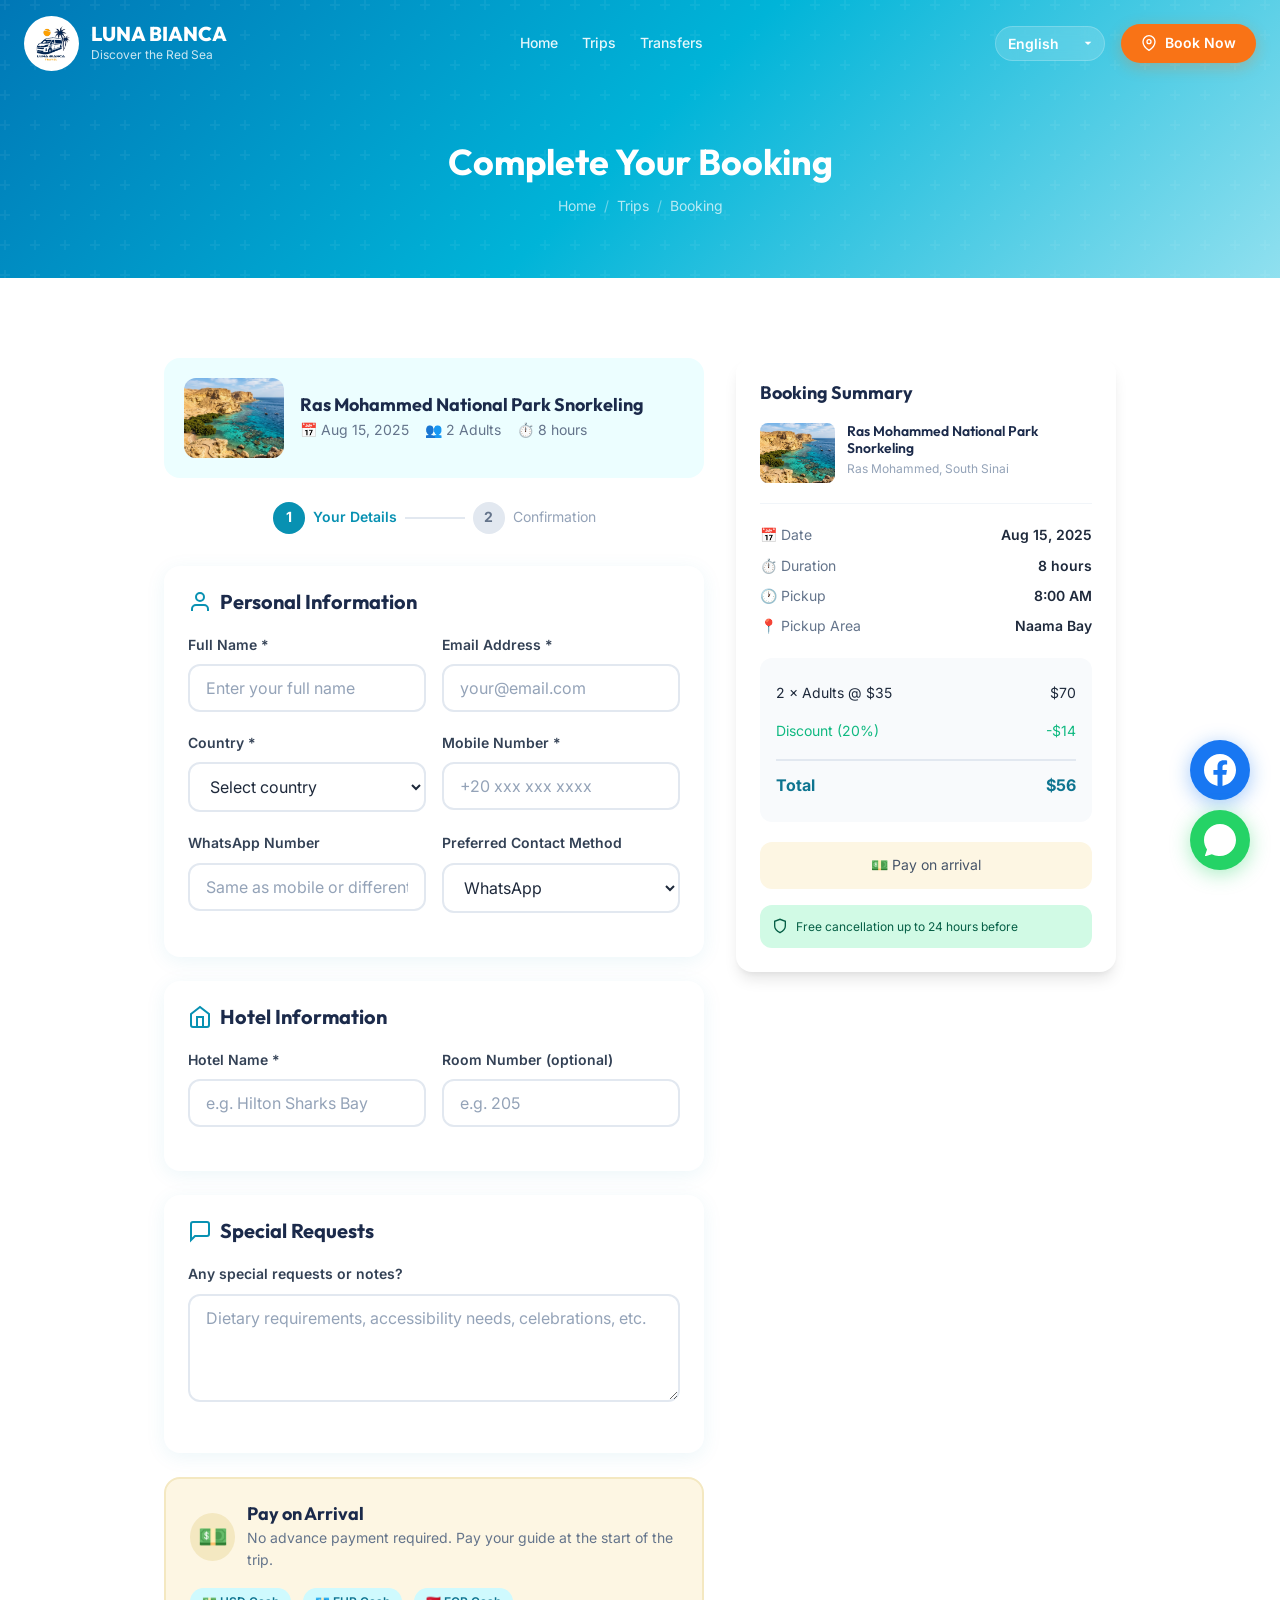
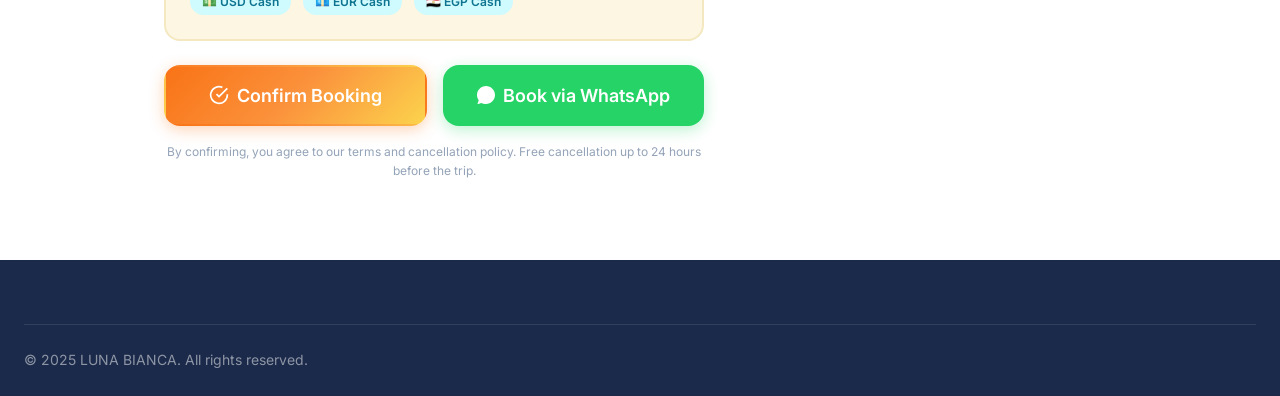
==== commit 1667c700: "Add files via upload" ====
--- a/book.html
+++ b/book.html
@@ -26,7 +26,7 @@
 
       <div class="navbar-menu" id="navbarMenu">
         <div class="navbar-links">
-          <a href="index.html">Home</a><a href="trips.html">Trips</a><a href="transfers.html">Transfers</a><a href="index.html#contact">Contact</a>
+          <a href="index.html">Home</a><a href="trips.html">Trips</a><a href="transfers.html">Transfers</a>
         </div>
       </div>
 
@@ -49,11 +49,7 @@
           <span data-lang-en="Book Now" data-lang-ar="احجز الآن" class="cta-text">Book Now</span>
         </a>
 
-        <button class="navbar-toggle" id="navbarToggle" aria-label="Toggle navigation">
-          <span></span>
-          <span></span>
-          <span></span>
-        </button>
+        
       </div>
     </div>
   </nav>
--- a/assets/css/style.css
+++ b/assets/css/style.css
@@ -3055,3 +3055,239 @@
   opacity: 1;
   transform: translateY(0);
 }
+
+
+/* ==========================================================
+   TRANSFER WIDGET STYLES
+   ========================================================== */
+.hero-container-redesign {
+  z-index: 2;
+  position: relative;
+  width: 100%;
+}
+
+.transfer-widget-container {
+  background: rgba(255, 255, 255, 0.95);
+  backdrop-filter: blur(10px);
+  -webkit-backdrop-filter: blur(10px);
+  border-radius: var(--radius-xl);
+  padding: 25px;
+  box-shadow: 0 20px 40px rgba(0,0,0,0.2);
+  margin-top: 30px;
+  text-align: left;
+  border: 1px solid rgba(255,255,255,0.4);
+}
+
+body[dir="rtl"] .transfer-widget-container {
+  text-align: right;
+}
+
+.transfer-widget .widget-row {
+  margin-bottom: 20px;
+}
+
+/* Radio Cards (Vehicle Type) */
+.transfer-type-selector {
+  display: grid;
+  grid-template-columns: repeat(3, 1fr);
+  gap: 15px;
+}
+
+.transfer-type-selector label {
+  cursor: pointer;
+  position: relative;
+}
+
+.transfer-type-selector input {
+  position: absolute;
+  opacity: 0;
+  cursor: pointer;
+}
+
+.transfer-type-selector .card-content {
+  background: var(--gray-100);
+  border: 2px solid transparent;
+  border-radius: var(--radius-lg);
+  padding: 15px 10px;
+  text-align: center;
+  transition: all var(--transition);
+  display: flex;
+  flex-direction: column;
+  align-items: center;
+  gap: 8px;
+  color: var(--gray-800);
+  font-weight: 600;
+  font-size: 0.95rem;
+}
+
+.transfer-type-selector .card-content .emoji {
+  font-size: 1.8rem;
+}
+
+.transfer-type-selector input:checked ~ .card-content {
+  background: var(--navy);
+  border-color: var(--navy);
+  color: var(--white);
+  box-shadow: var(--shadow-md);
+}
+
+/* Text Radio (Direction & Trip Type) */
+.direction-selector, .trip-type-selector {
+  display: flex;
+  gap: 20px;
+  border-bottom: 1px solid var(--gray-200);
+  padding-bottom: 15px;
+  flex-wrap: wrap;
+}
+
+.direction-selector label, .trip-type-selector label {
+  display: flex;
+  align-items: center;
+  gap: 8px;
+  cursor: pointer;
+  font-weight: 500;
+  color: var(--gray-800);
+  font-size: 0.95rem;
+}
+
+.direction-selector input[type="radio"], .trip-type-selector input[type="radio"] {
+  accent-color: var(--accent);
+  width: 18px;
+  height: 18px;
+}
+
+/* Grids */
+.locations-grid {
+  display: grid;
+  grid-template-columns: 1fr 1fr;
+  gap: 20px;
+}
+
+.details-grid {
+  display: grid;
+  grid-template-columns: repeat(5, 1fr);
+  gap: 15px;
+}
+
+.return-grid {
+  grid-template-columns: repeat(2, 1fr);
+  max-width: 40%;
+}
+
+.input-group {
+  display: flex;
+  flex-direction: column;
+  gap: 8px;
+}
+
+.input-group label {
+  font-size: 0.85rem;
+  font-weight: 600;
+  color: var(--gray-600);
+}
+
+.input-group input[type="text"],
+.input-group input[type="date"],
+.input-group input[type="time"],
+.input-group input[type="number"] {
+  width: 100%;
+  padding: 12px 15px;
+  border: 1px solid var(--gray-300);
+  border-radius: var(--radius-md);
+  font-size: 1rem;
+  background: var(--white);
+  color: var(--gray-800);
+  transition: border-color var(--transition);
+}
+
+.input-group input:focus {
+  border-color: var(--accent);
+  box-shadow: 0 0 0 3px rgba(251, 140, 0, 0.1);
+}
+
+.input-group input:disabled {
+  background: var(--gray-100);
+  cursor: not-allowed;
+  opacity: 0.8;
+}
+
+/* Custom Dropdown */
+.custom-dropdown {
+  position: relative;
+}
+
+.dropdown-list {
+  position: absolute;
+  top: 100%;
+  left: 0;
+  right: 0;
+  background: var(--white);
+  border: 1px solid var(--gray-200);
+  border-radius: var(--radius-md);
+  box-shadow: var(--shadow-lg);
+  max-height: 250px;
+  overflow-y: auto;
+  z-index: 100;
+  display: none;
+  margin-top: 5px;
+}
+
+.dropdown-list.active {
+  display: block;
+}
+
+.dropdown-group-label {
+  padding: 10px 15px;
+  font-weight: 700;
+  background: var(--gray-50);
+  color: var(--navy);
+  font-size: 0.85rem;
+  text-transform: uppercase;
+  letter-spacing: 0.5px;
+}
+
+.dropdown-item {
+  padding: 12px 15px;
+  cursor: pointer;
+  transition: background var(--transition);
+  font-size: 0.95rem;
+  color: var(--gray-800);
+  border-bottom: 1px solid var(--gray-100);
+}
+
+.dropdown-item:last-child {
+  border-bottom: none;
+}
+
+.dropdown-item:hover {
+  background: rgba(251, 140, 0, 0.1);
+  color: var(--accent);
+}
+
+/* Footer */
+.widget-footer {
+  display: flex;
+  justify-content: center;
+  gap: 25px;
+  margin-top: 20px;
+  color: var(--gray-600);
+  font-size: 0.85rem;
+  font-weight: 500;
+  flex-wrap: wrap;
+}
+
+.booking-success {
+  text-align: center;
+  padding: 30px;
+  color: var(--navy);
+}
+
+.booking-success svg {
+  margin-bottom: 15px;
+}
+
+.booking-success h3 {
+  font-size: 1.5rem;
+  margin-bottom: 10px;
+  color: var(--success);
+}
--- a/assets/css/responsive.css
+++ b/assets/css/responsive.css
@@ -650,38 +650,78 @@
     background: var(--gray-800);
   }
 
-  /* Drawer Navigation */
+  /* Horizontal Scroll Navigation (No Drawer) */
   .navbar-menu {
-    position: fixed;
-    top: 0;
-    right: -100%;
-    width: 280px;
-    height: 100vh;
-    background: var(--white);
-    flex-direction: column;
-    align-items: stretch;
-    padding: 80px var(--space-6) var(--space-8);
-    transition: right var(--transition);
-    box-shadow: var(--shadow-2xl);
-    z-index: 1000;
-    gap: var(--space-4);
+    position: static !important;
+    width: 100% !important;
+    height: auto !important;
+    background: transparent !important;
+    padding: 10px 0 0 0 !important;
+    box-shadow: none !important;
     display: flex !important;
-    overflow-y: auto;
-  }
-  
-  body[dir="rtl"] .navbar-menu {
-    right: auto;
-    left: -100%;
-    transition: left var(--transition);
-  }
-  
-  .navbar-menu.active {
-    right: 0 !important;
-  }
-  
-  body[dir="rtl"] .navbar-menu.active {
-    right: auto !important;
-    left: 0 !important;
+    flex-direction: row !important;
+    overflow-x: auto;
+    overflow-y: hidden;
+    white-space: nowrap;
+    -webkit-overflow-scrolling: touch;
+    gap: 15px !important;
+    margin-top: 10px;
+    border-top: 1px solid rgba(255,255,255,0.1);
+    transition: none !important;
+  }
+
+  .navbar.scrolled .navbar-menu {
+    border-top: 1px solid rgba(0,0,0,0.1);
+  }
+
+  /* Hide scrollbar */
+  .navbar-menu::-webkit-scrollbar {
+    display: none;
+  }
+  .navbar-menu {
+    -ms-overflow-style: none;
+    scrollbar-width: none;
+  }
+
+  .navbar-links {
+    display: flex;
+    flex-direction: row !important;
+    gap: 10px;
+    align-items: center;
+    width: max-content;
+    padding-bottom: 5px; /* for scroll area */
+  }
+
+  .navbar-links a {
+    font-size: 0.9rem !important;
+    padding: 6px 14px !important;
+    background: rgba(255,255,255,0.15);
+    border-radius: 20px;
+    color: var(--white);
+    border-bottom: none !important;
+    font-weight: 500;
+  }
+
+  .navbar.scrolled .navbar-links a {
+    background: var(--gray-100);
+    color: var(--gray-800);
+  }
+
+  .navbar-links a.active {
+    background: var(--primary) !important;
+    color: var(--white) !important;
+  }
+
+  /* Make navbar container allow wrapping */
+  .navbar .container {
+    flex-wrap: wrap !important;
+    height: auto !important;
+    padding-top: 10px;
+    padding-bottom: 5px;
+  }
+  
+  .navbar-toggle {
+    display: none !important;
   }
 }
 
@@ -713,7 +753,7 @@
   }
   
   .hero-content {
-    padding-top: 90px; 
+    padding-top: 130px; 
     padding-bottom: 40px;
   }
   
@@ -805,3 +845,161 @@
     height: 52px;
   }
 }
+
+/* ==========================================================
+   FORCE MOBILE NAVBAR LAYOUT
+   ========================================================== */
+@media (max-width: 992px) {
+  .navbar {
+    padding: 10px 0 0 0 !important;
+  }
+
+  .navbar .container {
+    display: grid !important;
+    grid-template-columns: 1fr auto !important;
+    grid-template-rows: auto auto !important;
+    align-items: center !important;
+    padding: 0 15px !important;
+    gap: 15px 0 !important;
+  }
+  
+  .navbar-brand {
+    grid-column: 1 !important;
+    grid-row: 1 !important;
+    justify-self: start !important;
+    margin: 0 !important;
+  }
+  
+  .header-right {
+    grid-column: 2 !important;
+    grid-row: 1 !important;
+    justify-self: end !important;
+    margin: 0 !important;
+  }
+  
+  .navbar-menu {
+    grid-column: 1 / -1 !important;
+    grid-row: 2 !important;
+    position: relative !important;
+    width: 100% !important;
+    height: auto !important;
+    background: transparent !important;
+    padding: 5px 0 10px 0 !important;
+    box-shadow: none !important;
+    display: flex !important;
+    flex-direction: row !important;
+    overflow-x: auto !important;
+    overflow-y: hidden !important;
+    white-space: nowrap !important;
+    -webkit-overflow-scrolling: touch !important;
+    gap: 10px !important;
+    margin: 5px 0 0 0 !important;
+    border-top: 1px solid rgba(255,255,255,0.1) !important;
+    transition: none !important;
+    right: auto !important;
+    left: auto !important;
+    top: auto !important;
+  }
+  
+  .navbar.scrolled .navbar-menu {
+    border-top: 1px solid rgba(0,0,0,0.1) !important;
+  }
+
+  .navbar-links {
+    display: flex !important;
+    flex-direction: row !important;
+    gap: 8px !important;
+    align-items: center !important;
+    width: max-content !important;
+    padding-bottom: 2px !important; 
+    margin: 0 !important;
+  }
+
+  .navbar-links a {
+    font-size: 0.85rem !important;
+    padding: 4px 12px !important;
+    background: rgba(255,255,255,0.15) !important;
+    border-radius: 20px !important;
+    color: var(--white) !important;
+    border-bottom: none !important;
+    font-weight: 500 !important;
+    display: inline-block !important;
+  }
+
+  .navbar.scrolled .navbar-links a {
+    background: var(--gray-100) !important;
+    color: var(--gray-800) !important;
+  }
+
+  .navbar-links a.active {
+    background: var(--primary) !important;
+    color: var(--white) !important;
+  }
+}
+
+
+/* ==========================================================
+   TRANSFER WIDGET MOBILE RESPONSIVE
+   ========================================================== */
+@media (max-width: 992px) {
+  .hero-container-redesign {
+    padding-top: 140px; /* clear the new navbar */
+  }
+
+  .transfer-widget-container {
+    padding: 15px;
+    margin-top: 15px;
+  }
+
+  .details-grid {
+    grid-template-columns: 1fr 1fr;
+  }
+  
+  .details-grid .input-group:last-child {
+    grid-column: 1 / -1; /* Flight number full width */
+  }
+
+  .return-grid {
+    max-width: 100%;
+  }
+}
+
+@media (max-width: 768px) {
+  .locations-grid {
+    grid-template-columns: 1fr;
+    gap: 15px;
+  }
+
+  .details-grid {
+    grid-template-columns: 1fr;
+  }
+  
+  .details-grid .input-group:last-child {
+    grid-column: auto;
+  }
+
+  .transfer-type-selector {
+    grid-template-columns: 1fr;
+  }
+  
+  .transfer-type-selector .card-content {
+    flex-direction: row;
+    justify-content: flex-start;
+    padding: 10px 15px;
+  }
+  
+  .transfer-type-selector .card-content .emoji {
+    font-size: 1.4rem;
+  }
+
+  .direction-selector, .trip-type-selector {
+    flex-direction: column;
+    gap: 10px;
+  }
+  
+  .widget-footer {
+    flex-direction: column;
+    gap: 10px;
+    align-items: center;
+  }
+}
